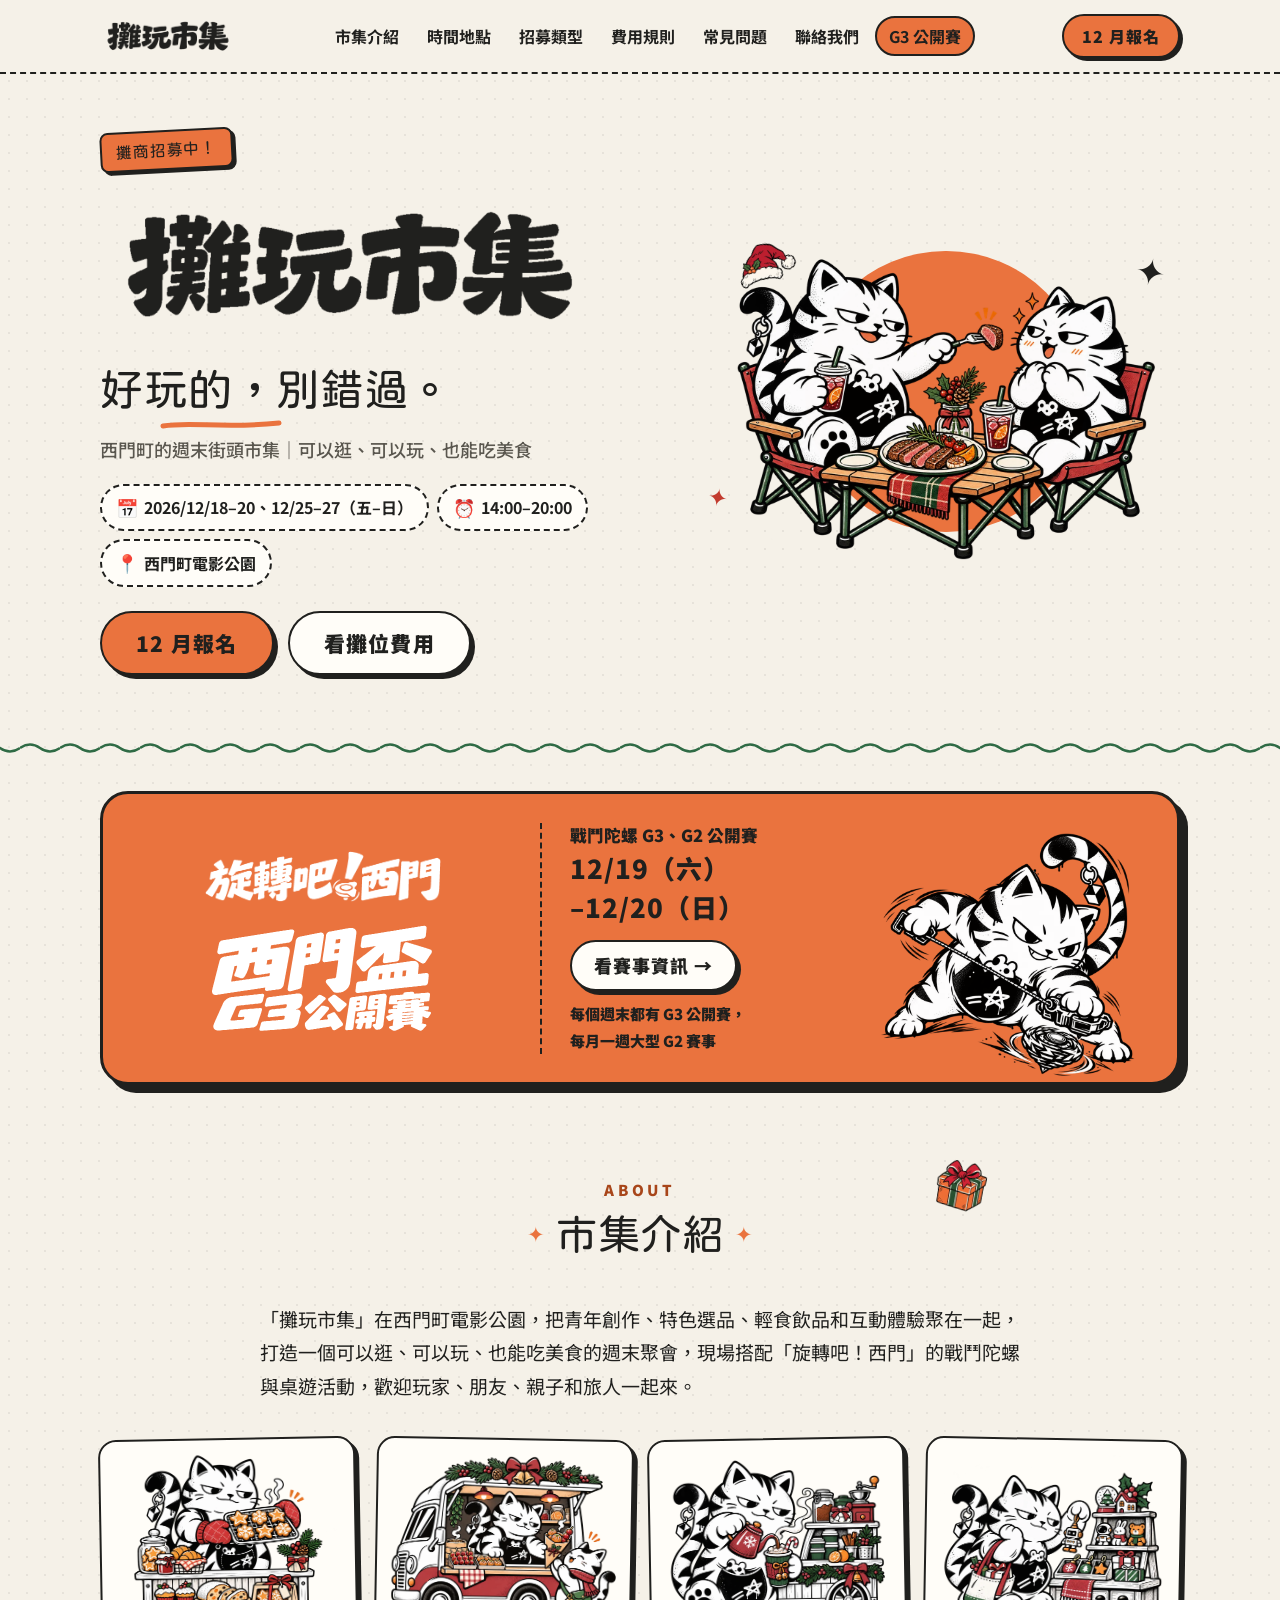
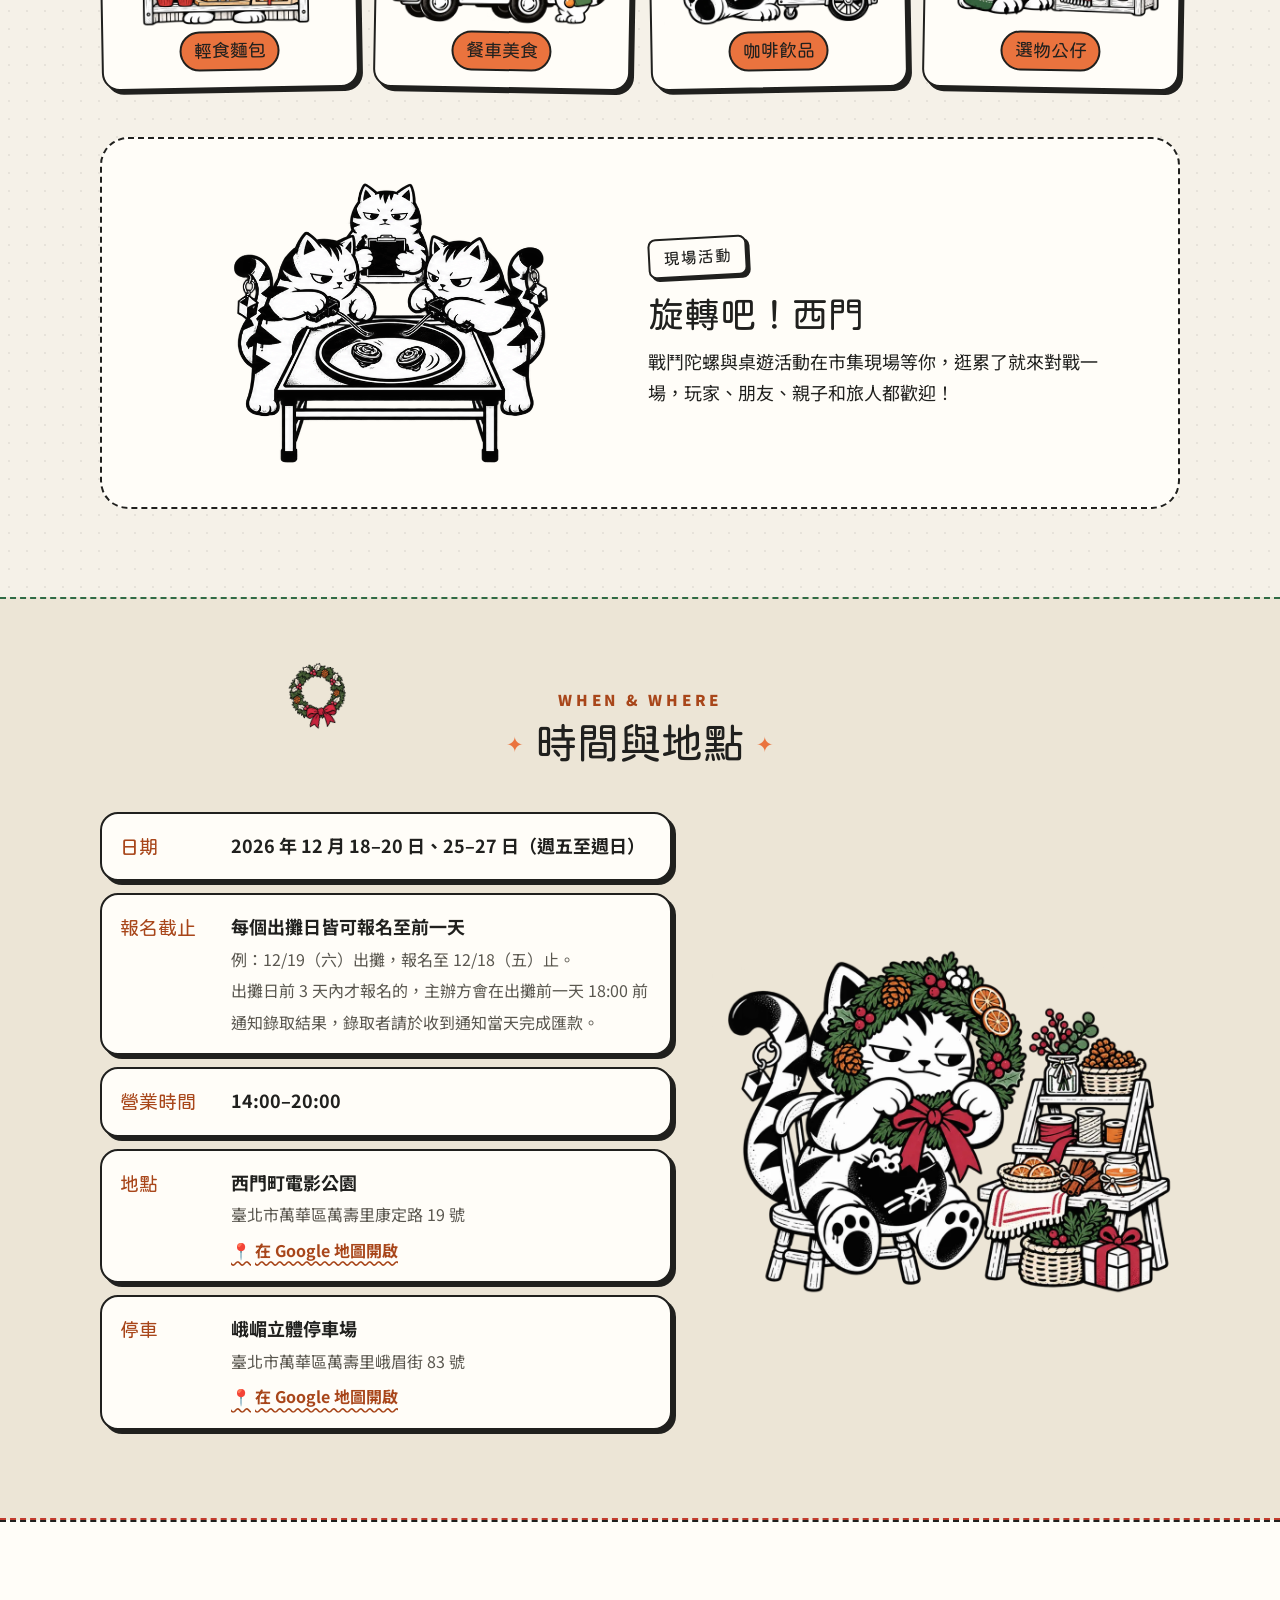
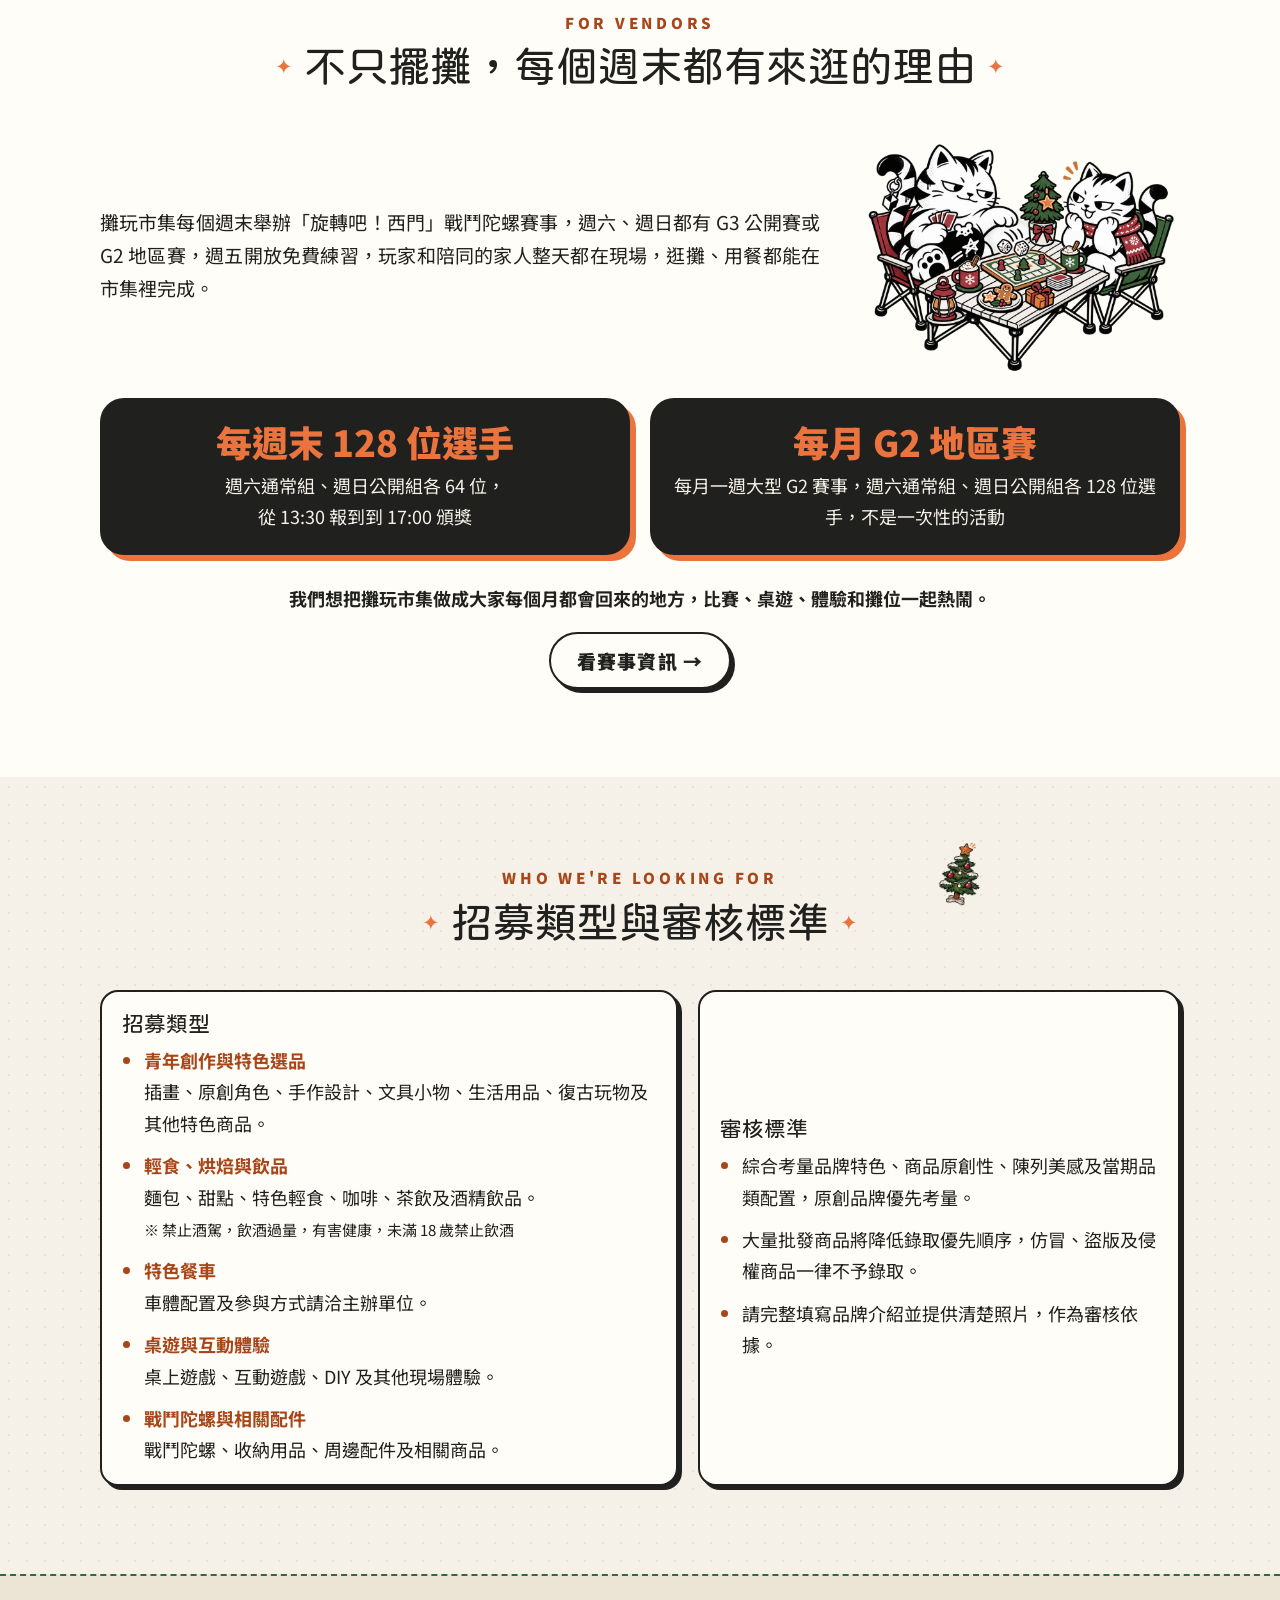
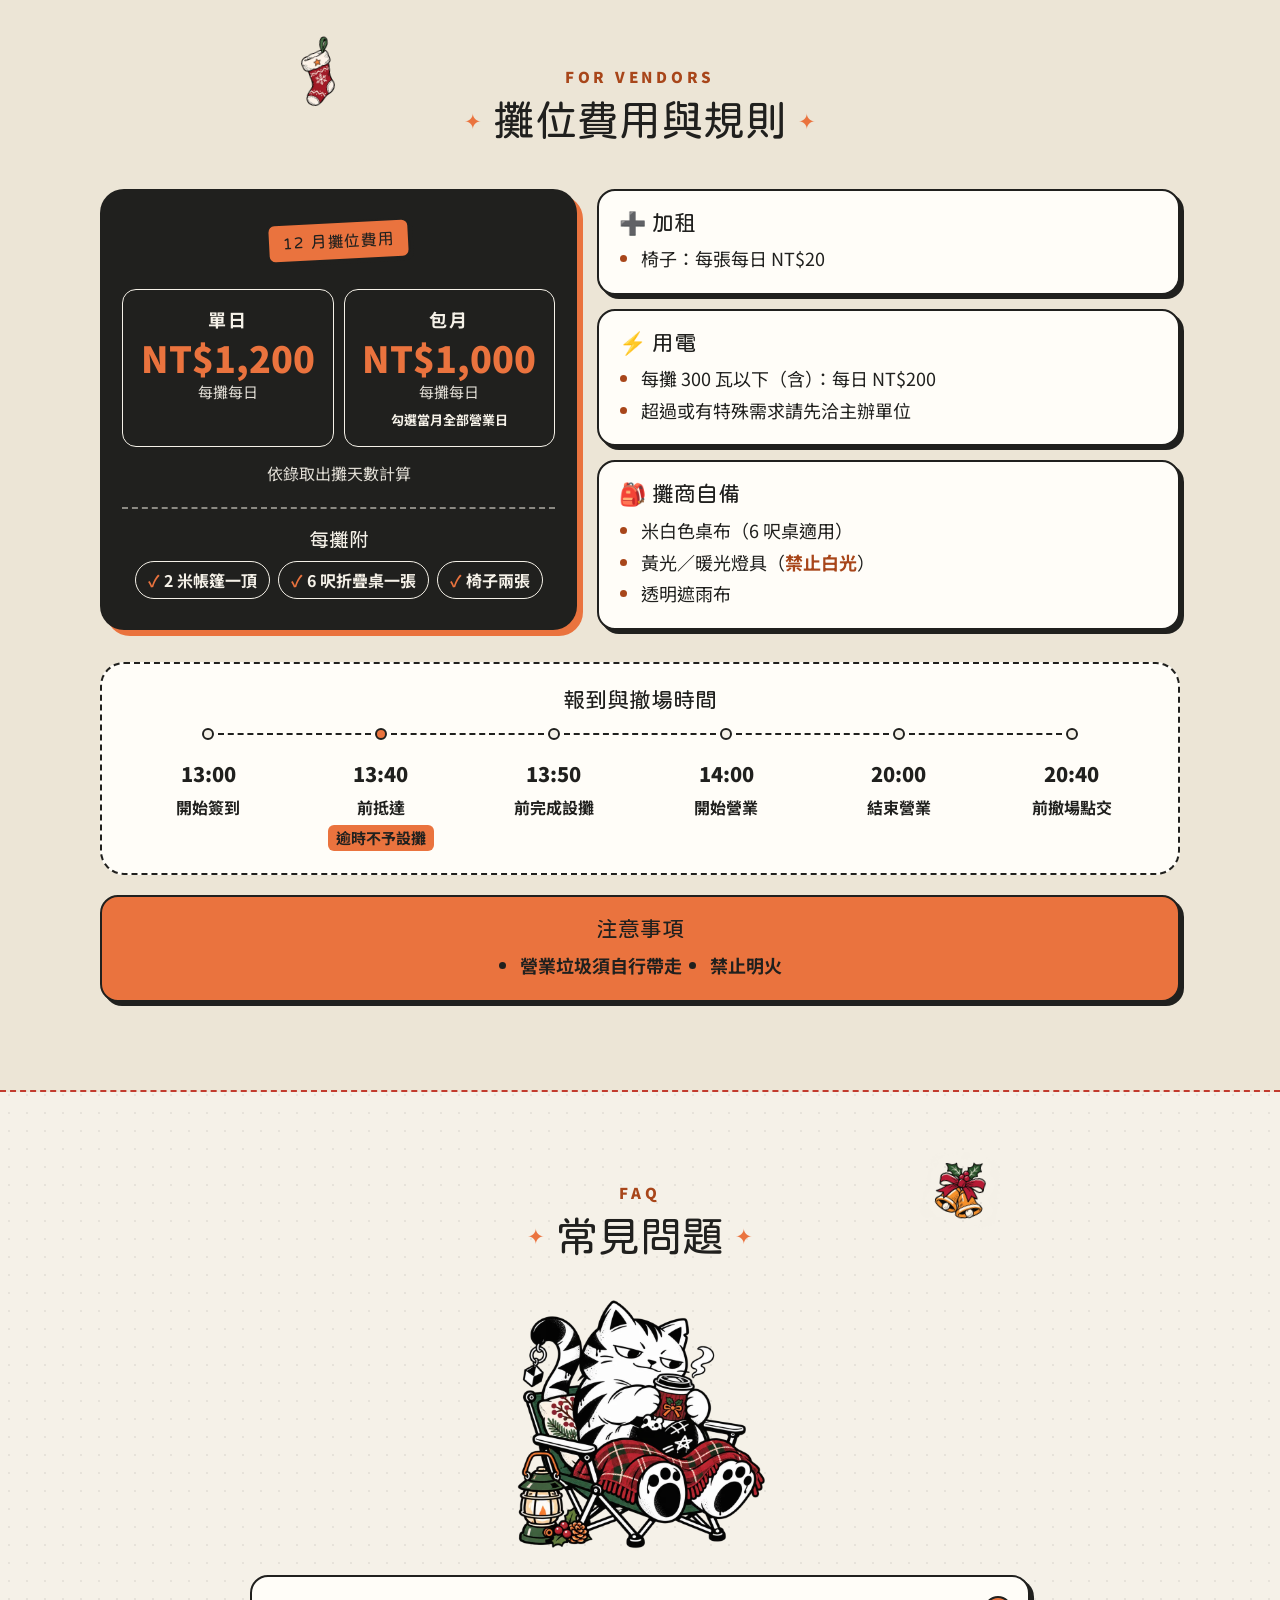
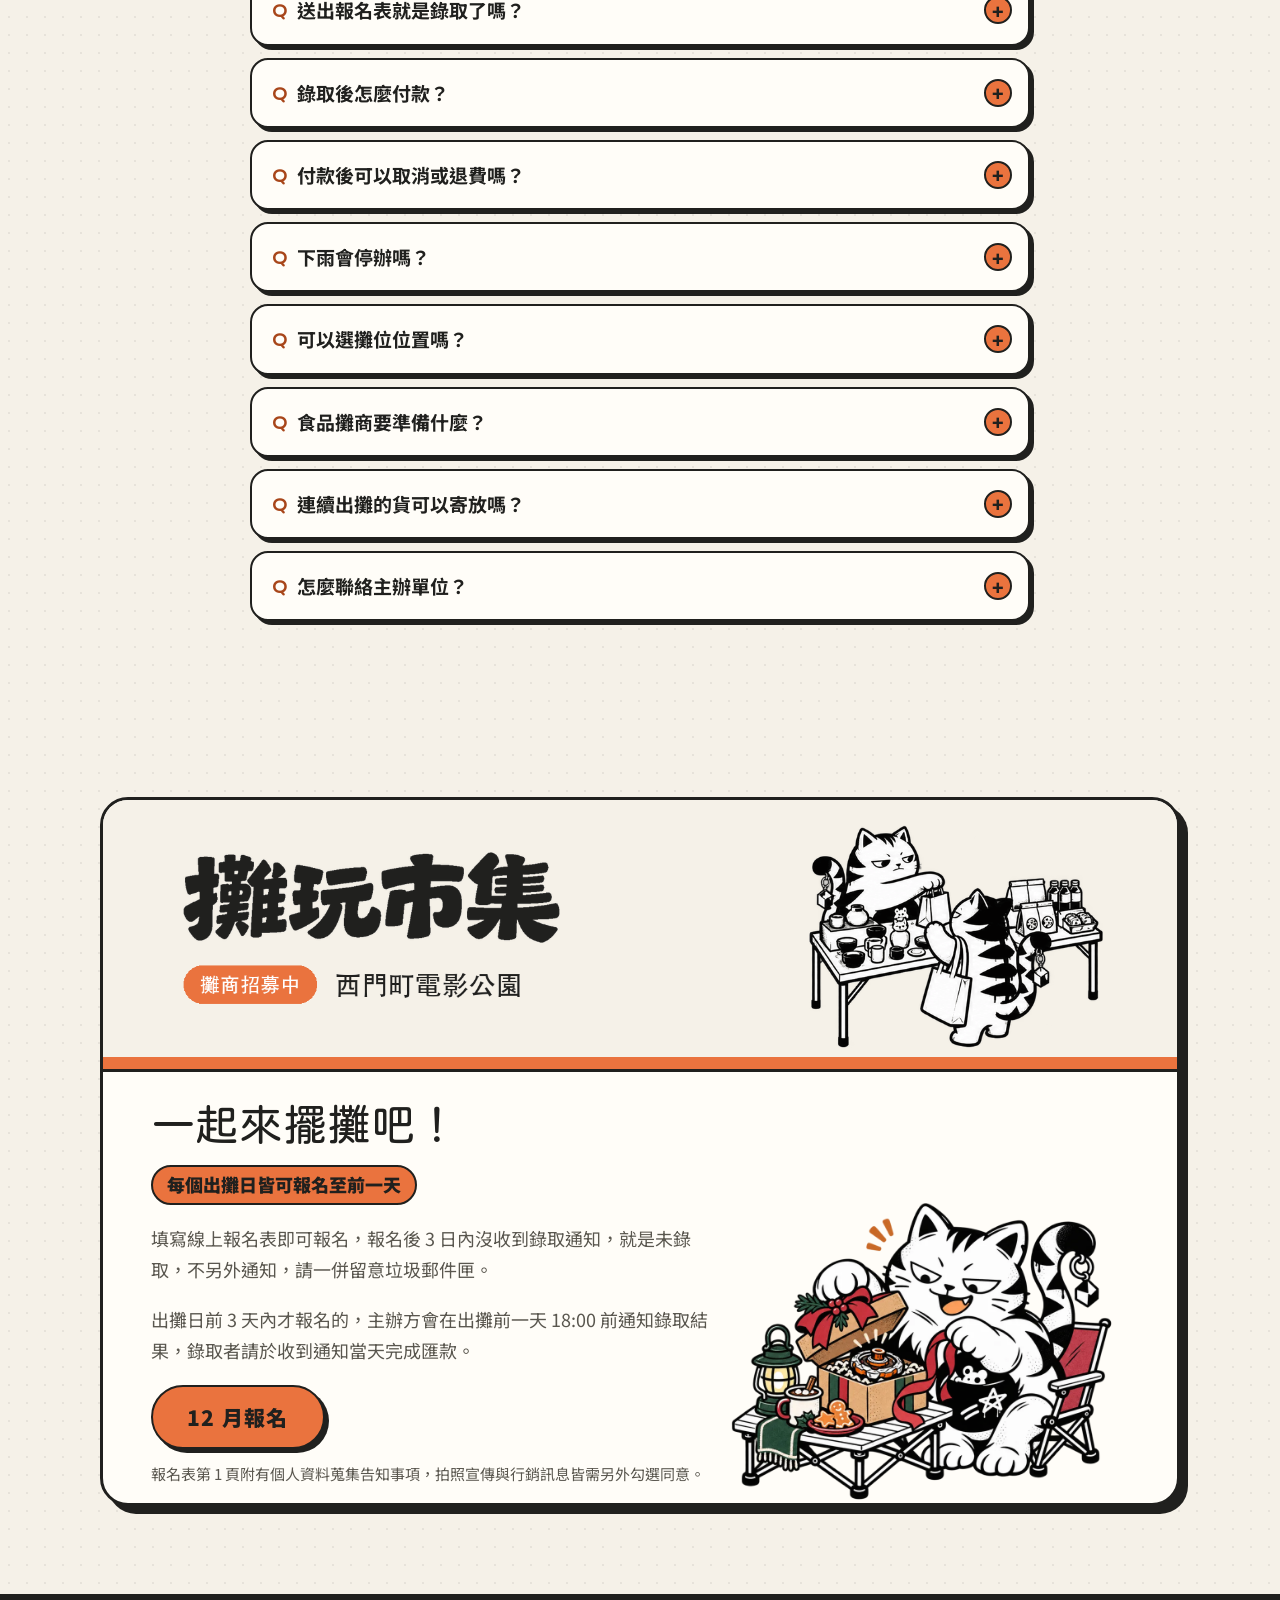
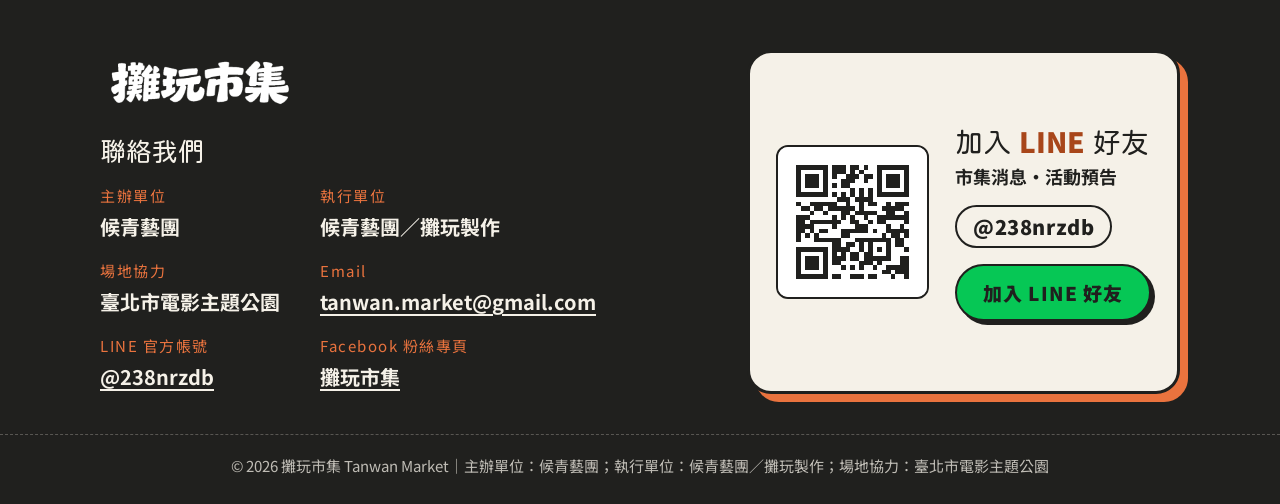
==== index.html @ 35f61343 "常見問題：食品攤商報名附上登錄證明文件 Co-Authored-By: Claude Opus 5.5 <noreply@anthropic.com>" ====
<!doctype html>
<html lang="zh-Hant-TW">
<head>
  <meta charset="utf-8">
  <meta name="viewport" content="width=device-width, initial-scale=1">

  <!-- ✏️ 改日期時：title、description、og:description、twitter:description 一起改 -->
  <title>攤玩市集｜西門町電影公園 12 月週末街頭市集・攤商招募中</title>
  <meta name="description" content="攤玩市集在西門町電影公園，集合青年創作、特色選品、輕食飲品與戰鬥陀螺互動體驗，2026/12/18–20、12/25–27（週五至週日）14:00–20:00，攤商招募中，立即線上報名！">
  <meta name="theme-color" content="#F5F1E8">
  <link rel="canonical" href="https://tanwanmarket.com/">

  <!-- Open Graph（分享到 LINE / Facebook 時顯示）：og:image 必須是完整網址 -->
  <meta property="og:type" content="website">
  <meta property="og:locale" content="zh_TW">
  <meta property="og:site_name" content="攤玩市集">
  <meta property="og:title" content="攤玩市集｜西門町週末街頭市集・攤商招募中">
  <meta property="og:description" content="2026/12/18–20、12/25–27 西門町電影公園｜青年創作、特色選品、輕食飲品，還有「旋轉吧！西門」戰鬥陀螺，攤商招募中，立即報名！">
  <meta property="og:url" content="https://tanwanmarket.com/">
  <meta property="og:image" content="https://tanwanmarket.com/assets/og-image.png">
  <meta property="og:image:width" content="1200">
  <meta property="og:image:height" content="630">
  <meta property="og:image:alt" content="攤玩市集字標與攤玩貓">
  <meta name="twitter:card" content="summary_large_image">
  <meta name="twitter:title" content="攤玩市集｜西門町週末街頭市集・攤商招募中">
  <meta name="twitter:description" content="2026/12/18–20、12/25–27 西門町電影公園｜攤商招募中，立即報名！">
  <meta name="twitter:image" content="https://tanwanmarket.com/assets/og-image.png">

  <link rel="icon" type="image/png" href="assets/favicon.png">
  <link rel="apple-touch-icon" href="assets/favicon.png">

  <link rel="preconnect" href="https://fonts.googleapis.com">
  <link rel="preconnect" href="https://fonts.gstatic.com" crossorigin>
  <link href="https://fonts.googleapis.com/css2?family=Huninn&family=Noto+Sans+TC:wght@400;500;700;900&display=swap" rel="stylesheet">
  <link rel="stylesheet" href="styles.css">
  <script src="scroll-top.js"></script>
</head>
<body class="xmas">
  <a class="skip-link" href="#main">跳到主要內容</a>

  <header class="site-header">
    <div class="container header-inner">
      <a class="header-logo" href="#top" aria-label="攤玩市集 回到頁首">
        <img src="assets/logo-black.png" alt="攤玩市集" width="1200" height="391">
      </a>
      <nav class="header-nav" aria-label="主選單">
        <ul>
          <li><a href="#about">市集介紹</a></li>
          <li><a href="#info">時間地點</a></li>
          <li><a href="#recruit">招募類型</a></li>
          <li><a href="#fees">費用規則</a></li>
          <li><a href="#faq">常見問題</a></li>
          <li><a href="#contact">聯絡我們</a></li>
          <li class="nav-cup"><a href="cup/">G3 公開賽</a></li>
        </ul>
      </nav>
      <a class="btn btn-sm" href="https://forms.gle/8Fhi1L7nHp1qh5zT6" target="_blank" rel="noopener">12 月報名<span class="sr-only">（另開新分頁）</span></a>
    </div>
  </header>

  <main id="main">

    <!-- ===================== 1. 主視覺 ===================== -->
    <section class="hero" id="top">
      <div class="container hero-inner">
        <div class="hero-text">
          <p class="sticker sticker-orange">攤商招募中！</p>
          <h1 class="hero-title">
            <img src="assets/logo-black.png" alt="攤玩市集" width="1200" height="391" fetchpriority="high">
          </h1>
          <p class="hero-tagline">好玩的，別錯過。</p>
          <p class="hero-sub">西門町的週末街頭市集｜可以逛、可以玩、也能吃美食</p>

          <!-- ✏️ 日期地點（主視覺）：改日期時記得這裡也要改 -->
          <ul class="hero-facts">
            <li><span class="fact-icon" aria-hidden="true">📅</span><span><span class="nobr">2026/12/18–20、</span><span class="nobr">12/25–27（五–日）</span></span></li>
            <li><span class="fact-icon" aria-hidden="true">⏰</span>14:00–20:00</li>
            <li><span class="fact-icon" aria-hidden="true">📍</span>西門町電影公園</li>
          </ul>

          <div class="hero-actions">
            <a class="btn btn-lg" href="https://forms.gle/8Fhi1L7nHp1qh5zT6" target="_blank" rel="noopener">12 月報名<span class="sr-only">（另開新分頁）</span></a>
            <a class="btn btn-ghost btn-lg" href="#fees">看攤位費用</a>
          </div>
        </div>
        <div class="hero-art">
          <img src="assets/xmas/cat-xmas-camp-dinner.webp" alt="兩隻攤玩貓在露營桌旁吃聖誕晚餐" width="1200" height="900" fetchpriority="high">
          <img class="xmas-deco xmas-deco-hero" src="assets/xmas/deco-hat.webp" alt="" aria-hidden="true" width="360" height="360">
          <span class="hero-burst" aria-hidden="true">✦</span>
          <span class="hero-burst hero-burst-2" aria-hidden="true">✦</span>
        </div>
      </div>
    </section>

    <!-- ===================== 西門盃橫幅（連到 /cup/） ===================== -->
    <section class="cup-promo" aria-label="西門盃 G3 公開賽">
      <div class="container">
        <a class="cup-promo-card" href="cup/">
          <div class="cup-promo-text">
            <p class="cup-promo-title">
              <img class="cup-promo-event" src="assets/cup/spin-ximen-white.webp" alt="旋轉吧！西門" width="1200" height="346" loading="lazy">
              <picture>
                <source srcset="assets/cup/ximen-cup-g3-white.svg" type="image/svg+xml">
                <img src="assets/cup/ximen-cup-g3-white.webp" alt="西門盃 G3 公開賽" width="1200" height="400" loading="lazy">
              </picture>
            </p>
            <div class="cup-promo-info">
              <p class="cup-promo-meta"><span>戰鬥陀螺 G3、G2 公開賽</span><span class="cup-promo-date"><span class="nobr">12/19（六）</span><span class="nobr">–12/20（日）</span></span></p>
              <span class="cup-promo-cta">看賽事資訊 →</span>
              <p class="cup-promo-monthly"><span class="nobr">每個週末都有 G3 公開賽，</span><span class="nobr">每月一週大型 G2 賽事</span></p>
            </div>
          </div>
          <img class="cup-promo-cat" src="assets/cup/cat-low-launch.webp" alt="" width="800" height="800" loading="lazy">
        </a>
      </div>
    </section>

    <!-- ===================== 2. 市集介紹 ===================== -->
    <section class="section" id="about" aria-labelledby="about-title">
      <div class="container">
        <header class="section-head">
          <p class="eyebrow">ABOUT</p>
          <h2 id="about-title">市集介紹</h2>
          <img class="xmas-deco xmas-deco-right" src="assets/xmas/deco-gift.webp" alt="" aria-hidden="true" width="360" height="360" loading="lazy">
        </header>
        <p class="lead">
          「攤玩市集」在西門町電影公園，把青年創作、特色選品、輕食飲品和互動體驗聚在一起，打造一個可以逛、可以玩、也能吃美食的週末聚會，現場搭配「旋轉吧！西門」的戰鬥陀螺與桌遊活動，歡迎玩家、朋友、親子和旅人一起來。
        </p>

        <ul class="vendor-grid">
          <li class="vendor-card">
            <img src="assets/xmas/cat-xmas-cookies.webp" alt="攤玩貓端出剛出爐的雪花餅乾" width="1000" height="750" loading="lazy">
            <span class="vendor-label">輕食麵包</span>
          </li>
          <li class="vendor-card">
            <img src="assets/xmas/cat-xmas-foodtruck.webp" alt="攤玩貓開著聖誕餐車賣美食" width="1000" height="750" loading="lazy">
            <span class="vendor-label">餐車美食</span>
          </li>
          <li class="vendor-card">
            <img src="assets/xmas/cat-xmas-cocoa.webp" alt="攤玩貓在熱可可攤倒熱可可" width="1000" height="750" loading="lazy">
            <span class="vendor-label">咖啡飲品</span>
          </li>
          <li class="vendor-card">
            <img src="assets/xmas/cat-xmas-gift-shop.webp" alt="攤玩貓在交換禮物選物攤挑禮物" width="1000" height="750" loading="lazy">
            <span class="vendor-label">選物公仔</span>
          </li>
        </ul>

        <div class="feature">
          <div class="feature-art">
            <img src="assets/scene-beyblade.png" alt="三隻攤玩貓圍著對戰盤比賽戰鬥陀螺" width="659" height="590" loading="lazy">
          </div>
          <div class="feature-text">
            <p class="sticker">現場活動</p>
            <h3>旋轉吧！西門</h3>
            <p>戰鬥陀螺與桌遊活動在市集現場等你，逛累了就來對戰一場，玩家、朋友、親子和旅人都歡迎！</p>
          </div>
        </div>
      </div>
    </section>

    <!-- ===================== 3. 時間與地點 ===================== -->
    <!-- ✏️ 日期、營業時間、地點：改這一段 -->
    <section class="section section-alt" id="info" aria-labelledby="info-title">
      <div class="container">
        <header class="section-head">
          <p class="eyebrow">WHEN &amp; WHERE</p>
          <h2 id="info-title">時間與地點</h2>
          <img class="xmas-deco xmas-deco-left" src="assets/xmas/deco-wreath.webp" alt="" aria-hidden="true" width="360" height="360" loading="lazy">
        </header>

        <div class="info-layout">
          <dl class="info-list">
            <div class="info-item">
              <dt>日期</dt>
              <dd>2026 年 12 月 18–20 日、25–27 日（週五至週日）</dd>
            </div>
            <div class="info-item">
              <dt>報名截止</dt>
              <dd>每個出攤日皆可報名至前一天<br><span class="muted">例：12/19（六）出攤，報名至 12/18（五）止。<br>出攤日前 3 天內才報名的，主辦方會在出攤前一天 18:00 前通知錄取結果，錄取者請於收到通知當天完成匯款。</span></dd>
            </div>
            <div class="info-item">
              <dt>營業時間</dt>
              <dd>14:00–20:00</dd>
            </div>
            <div class="info-item">
              <dt>地點</dt>
              <dd>
                西門町電影公園<br>
                <span class="muted">臺北市萬華區萬壽里康定路 19 號</span><br>
                <a class="map-link" href="https://www.google.com/maps/search/?api=1&amp;query=%E8%87%BA%E5%8C%97%E5%B8%82%E8%90%AC%E8%8F%AF%E5%8D%80%E5%BA%B7%E5%AE%9A%E8%B7%AF19%E8%99%9F%20%E8%A5%BF%E9%96%80%E7%94%BA%E9%9B%BB%E5%BD%B1%E5%85%AC%E5%9C%92" target="_blank" rel="noopener">在 Google 地圖開啟<span class="sr-only">（另開新分頁）</span></a>
              </dd>
            </div>
            <div class="info-item">
              <dt>停車</dt>
              <dd>
                峨嵋立體停車場<br>
                <span class="muted">臺北市萬華區萬壽里峨眉街 83 號</span><br>
                <a class="map-link" href="https://www.google.com/maps/search/?api=1&amp;query=%E8%87%BA%E5%8C%97%E5%B8%82%E8%90%AC%E8%8F%AF%E5%8D%80%E5%B3%A8%E7%9C%89%E8%A1%9783%E8%99%9F%20%E5%B3%A8%E5%B5%8B%E7%AB%8B%E9%AB%94%E5%81%9C%E8%BB%8A%E5%A0%B4" target="_blank" rel="noopener">在 Google 地圖開啟<span class="sr-only">（另開新分頁）</span></a>
              </dd>
            </div>
          </dl>
          <div class="info-art">
            <img src="assets/xmas/cat-xmas-wreath.webp" alt="攤玩貓在攤位上手作聖誕花圈" width="1000" height="750" loading="lazy">
          </div>
        </div>
      </div>
    </section>

    <!-- ===================== 給攤商：每個週末都有來逛的理由 ===================== -->
    <section class="section vendors-why" id="vendors-why" aria-labelledby="vendors-why-title">
      <div class="container">
        <header class="section-head">
          <p class="eyebrow">FOR VENDORS</p>
          <h2 id="vendors-why-title"><span class="nobr">不只擺攤，</span><span class="nobr">每個週末都有來逛的理由</span></h2>
        </header>

        <div class="vendors-why-intro">
          <p class="lead">攤玩市集每個週末舉辦「旋轉吧！西門」戰鬥陀螺賽事，週六、週日都有 G3 公開賽或 G2 地區賽，週五開放免費練習，玩家和陪同的家人整天都在現場，逛攤、用餐都能在市集裡完成。</p>
          <img class="vendors-why-cat" src="assets/xmas/cat-xmas-boardgame.webp" alt="" width="1000" height="750" loading="lazy">
        </div>

        <ul class="vendors-why-cards">
          <li class="vendors-why-card">
            <strong>每週末 128 位選手</strong>
            <span>週六通常組、週日公開組各 64 位，<span class="nobr">從 13:30 報到到 17:00 頒獎</span></span>
          </li>
          <li class="vendors-why-card">
            <strong>每月 G2 地區賽</strong>
            <span>每月一週大型 G2 賽事，週六通常組、週日公開組各 128 位選手，<span class="nobr">不是一次性的活動</span></span>
          </li>
        </ul>

        <div class="vendors-why-outro">
          <p><span class="nobr">我們想把攤玩市集做成大家</span><span class="nobr">每個月都會回來的地方，</span><span class="nobr">比賽、桌遊、體驗和攤位一起熱鬧。</span></p>
          <a class="btn btn-ghost" href="cup/">看賽事資訊 →</a>
        </div>
      </div>
    </section>

    <!-- ===================== 4. 招募類型與審核標準 ===================== -->
    <section class="section" id="recruit" aria-labelledby="recruit-title">
      <div class="container">
        <header class="section-head">
          <p class="eyebrow">WHO WE'RE LOOKING FOR</p>
          <h2 id="recruit-title">招募類型與審核標準</h2>
          <img class="xmas-deco xmas-deco-right" src="assets/xmas/deco-tree.webp" alt="" aria-hidden="true" width="360" height="360" loading="lazy">
        </header>

        <div class="recruit-layout">
          <article class="rule-card recruit-card">
            <h3>招募類型</h3>
            <ul class="recruit-list">
              <li><strong>青年創作與特色選品</strong>插畫、原創角色、手作設計、文具小物、生活用品、復古玩物及其他特色商品。</li>
              <li><strong>輕食、烘焙與飲品</strong>麵包、甜點、特色輕食、咖啡、茶飲及酒精飲品。<br><small>※ 禁止酒駕，飲酒過量，有害健康，未滿 18 歲禁止飲酒</small></li>
              <li><strong>特色餐車</strong>車體配置及參與方式請洽主辦單位。</li>
              <li><strong>桌遊與互動體驗</strong>桌上遊戲、互動遊戲、DIY 及其他現場體驗。</li>
              <li><strong>戰鬥陀螺與相關配件</strong>戰鬥陀螺、收納用品、周邊配件及相關商品。</li>
            </ul>
          </article>
          <article class="rule-card recruit-card">
            <h3>審核標準</h3>
            <ul>
              <li>綜合考量品牌特色、商品原創性、陳列美感及當期品類配置，原創品牌優先考量。</li>
              <li>大量批發商品將降低錄取優先順序，仿冒、盜版及侵權商品一律不予錄取。</li>
              <li>請完整填寫品牌介紹並提供清楚照片，作為審核依據。</li>
            </ul>
          </article>
        </div>
      </div>
    </section>

    <!-- ===================== 5. 攤位費用與規則 ===================== -->
    <!-- ✏️ 攤位費用：改這一段（單日／包月價格） -->
    <section class="section section-alt" id="fees" aria-labelledby="fees-title">
      <div class="container">
        <header class="section-head">
          <p class="eyebrow">FOR VENDORS</p>
          <h2 id="fees-title">攤位費用與規則</h2>
          <img class="xmas-deco xmas-deco-left" src="assets/xmas/deco-stocking.webp" alt="" aria-hidden="true" width="360" height="360" loading="lazy">
        </header>

        <div class="fee-layout">
          <div class="price-card">
            <p class="sticker sticker-orange">12 月攤位費用</p>
            <ul class="price-next-list price-plans">
              <li><span class="price-next-plan">單日</span><span class="price-next-amount">NT$1,200</span><span class="price-next-unit">每攤每日</span></li>
              <li><span class="price-next-plan">包月</span><span class="price-next-amount">NT$1,000</span><span class="price-next-unit">每攤每日</span><span class="price-next-cond">勾選當月全部營業日</span></li>
            </ul>
            <p class="price-note">依錄取出攤天數計算</p>
            <div class="price-included">
              <h3>每攤附</h3>
              <ul class="check-list">
                <li>2 米帳篷一頂</li>
                <li>6 呎折疊桌一張</li>
                <li>椅子兩張</li>
              </ul>
            </div>
          </div>

          <div class="rule-cards">
            <article class="rule-card">
              <h3><span aria-hidden="true">➕</span> 加租</h3>
              <ul>
                <li>椅子：每張每日 NT$20</li>
              </ul>
            </article>
            <article class="rule-card">
              <h3><span aria-hidden="true">⚡</span> 用電</h3>
              <ul>
                <li>每攤 300 瓦以下（含）：每日 NT$200</li>
                <li>超過或有特殊需求請先洽主辦單位</li>
              </ul>
            </article>
            <article class="rule-card">
              <h3><span aria-hidden="true">🎒</span> 攤商自備</h3>
              <ul>
                <li>米白色桌布（6 呎桌適用）</li>
                <li>黃光／暖光燈具（<strong>禁止白光</strong>）</li>
                <li>透明遮雨布</li>
              </ul>
            </article>
          </div>
        </div>

        <div class="schedule">
          <h3>報到與撤場時間</h3>
          <ol class="timeline">
            <li><time>13:00</time><span>開始簽到</span></li>
            <li class="is-key"><time>13:40</time><span>前抵達<small>逾時不予設攤</small></span></li>
            <li><time>13:50</time><span>前完成設攤</span></li>
            <li><time>14:00</time><span>開始營業</span></li>
            <li><time>20:00</time><span>結束營業</span></li>
            <li><time>20:40</time><span>前撤場點交</span></li>
          </ol>
        </div>

        <div class="notice">
          <h3>注意事項</h3>
          <ul>
            <li>營業垃圾須自行帶走</li>
            <li>禁止明火</li>
          </ul>
        </div>
      </div>
    </section>

    <!-- ===================== 6. 常見問題 ===================== -->
    <section class="section" id="faq" aria-labelledby="faq-title">
      <div class="container container-narrow">
        <header class="section-head">
          <p class="eyebrow">FAQ</p>
          <h2 id="faq-title">常見問題</h2>
          <img class="xmas-deco xmas-deco-right" src="assets/xmas/deco-bells.webp" alt="" aria-hidden="true" width="360" height="360" loading="lazy">
        </header>
        <img class="faq-art" src="assets/xmas/cat-xmas-camp-chair.webp" alt="攤玩貓蓋著格紋毯坐在露營椅上喝熱飲" width="1000" height="750" loading="lazy">

        <div class="faq-list">
          <details class="faq">
            <summary>送出報名表就是錄取了嗎？</summary>
            <div class="faq-body"><p>不是，報名後 3 日內沒收到錄取通知，就是未錄取，不另外通知，請一併留意垃圾郵件匣。</p><p>出攤日前 3 天內才報名的，會在出攤前一天 18:00 前通知錄取結果；到時沒收到通知，就是未錄取。</p></div>
          </details>
          <details class="faq">
            <summary>錄取後怎麼付款？</summary>
            <div class="faq-body"><p>收到錄取通知後 3 日內匯款，並填寫匯款回傳單。</p><p>出攤日前 3 天內才報名、在出攤前一天收到錄取通知的，請於收到通知當天完成匯款並填寫匯款回傳單。</p></div>
          </details>
          <details class="faq">
            <summary>付款後可以取消或退費嗎？</summary>
            <div class="faq-body"><p>完成匯款後，個人因素不能取消或退費，改期要在出攤日 15 日前申請，限當月調整一次，需主辦方確認。</p></div>
          </details>
          <details class="faq">
            <summary>下雨會停辦嗎？</summary>
            <div class="faq-body"><p>一般降雨照常舉辦，請自備透明遮雨布，只有臺北市政府宣布停班停課時才停辦，這時可以選擇順延或退費。</p></div>
          </details>
          <details class="faq">
            <summary>可以選攤位位置嗎？</summary>
            <div class="faq-body"><p>不行，攤位由主辦方依品類、動線和用電統一安排。</p></div>
          </details>
          <details class="faq">
            <summary>食品攤商要準備什麼？</summary>
            <div class="faq-body"><p>依法應登錄的業者，要完成食品業者登錄才能營業，報名時請附上登錄證明文件（登錄字號與登錄資料截圖的雲端連結），未附者須於錄取前補齊。</p></div>
          </details>
          <details class="faq">
            <summary>連續出攤的貨可以寄放嗎？</summary>
            <div class="faq-body"><p>當週連續出攤的攤商可以免費使用寄物帳篷，20:00–20:30 寄放，隔日 13:45 前領回；週日不提供寄物，寄物空間有限，放滿即不再受理，主辦方不負保管與賠償責任。</p></div>
          </details>
          <details class="faq">
            <summary>怎麼聯絡主辦單位？</summary>
            <div class="faq-body"><p>Email：<a href="mailto:tanwan.market@gmail.com">tanwan.market@gmail.com</a>；LINE 官方帳號：<a href="https://line.me/R/ti/p/@238nrzdb" target="_blank" rel="noopener">@238nrzdb<span class="sr-only">（另開新分頁）</span></a></p></div>
          </details>
        </div>
      </div>
    </section>

    <!-- ===================== 7. 報名區塊 ===================== -->
    <section class="section signup" id="signup" aria-labelledby="signup-title">
      <div class="container">
        <div class="signup-card">
          <img class="signup-banner" src="assets/banner.png" alt="攤玩市集 攤商招募中 西門町電影公園" width="1600" height="400" loading="lazy">
          <div class="signup-body">
            <div class="signup-text">
              <h2 id="signup-title">一起來擺攤吧！</h2>
              <!-- ✏️ 報名截止日 -->
              <p class="signup-deadline">每個出攤日皆可報名至前一天</p>
              <p>填寫線上報名表即可報名，報名後 3 日內沒收到錄取通知，就是未錄取，不另外通知，請一併留意垃圾郵件匣。</p>
              <p>出攤日前 3 天內才報名的，主辦方會在出攤前一天 18:00 前通知錄取結果，錄取者請於收到通知當天完成匯款。</p>
              <div class="signup-actions">
                <a class="btn btn-lg" href="https://forms.gle/8Fhi1L7nHp1qh5zT6" target="_blank" rel="noopener">12 月報名<span class="sr-only">（另開新分頁）</span></a>
              </div>
              <p class="signup-privacy">報名表第 1 頁附有個人資料蒐集告知事項，拍照宣傳與行銷訊息皆需另外勾選同意。</p>
            </div>
            <img class="signup-cat" src="assets/xmas/cat-xmas-unwrap.webp" alt="攤玩貓在露營桌上拆開聖誕禮物" width="1000" height="750" loading="lazy">
          </div>
        </div>
      </div>
    </section>

  </main>

  <!-- ===================== 8. 頁尾／聯絡 ===================== -->
  <footer class="site-footer" id="contact" aria-labelledby="contact-title">
    <div class="container footer-inner">
      <div class="footer-info">
        <img class="footer-logo" src="assets/logo-white.png" alt="攤玩市集" width="1200" height="391" loading="lazy">
        <h2 id="contact-title">聯絡我們</h2>
        <ul class="contact-list">
          <li>
            <span class="contact-label">主辦單位</span>
            <span class="contact-value">候青藝團</span>
          </li>
          <li>
            <span class="contact-label">執行單位</span>
            <span class="contact-value">候青藝團／攤玩製作</span>
          </li>
          <li>
            <span class="contact-label">場地協力</span>
            <span class="contact-value">臺北市電影主題公園</span>
          </li>
          <li>
            <span class="contact-label">Email</span>
            <a href="mailto:tanwan.market@gmail.com">tanwan.market@gmail.com</a>
          </li>
          <li>
            <span class="contact-label">LINE 官方帳號</span>
            <a href="https://line.me/R/ti/p/@238nrzdb" target="_blank" rel="noopener">@238nrzdb<span class="sr-only">（另開新分頁）</span></a>
          </li>
          <li>
            <span class="contact-label">Facebook 粉絲專頁</span>
            <a href="https://www.facebook.com/profile.php?id=61596395473919" target="_blank" rel="noopener">攤玩市集<span class="sr-only">（另開新分頁）</span></a>
          </li>
        </ul>
      </div>
      <!-- LINE 加好友卡片：QR code 內容為 https://lin.ee/N8RTbE3（assets/line-qr-code.svg）；手機版不顯示 QR code -->
      <div class="line-card">
        <img class="line-card-qr" src="assets/line-qr-code.svg" alt="攤玩市集 LINE 官方帳號加好友 QR code，ID：@238nrzdb" width="168" height="168" loading="lazy">
        <div class="line-card-body">
          <p class="line-card-title">加入 <span>LINE</span> 好友</p>
          <p class="line-card-sub">市集消息・活動預告</p>
          <a class="line-card-id" href="https://line.me/R/ti/p/@238nrzdb" target="_blank" rel="noopener">@238nrzdb<span class="sr-only">（另開新分頁）</span></a>
          <a class="btn btn-line" href="https://line.me/R/ti/p/@238nrzdb" target="_blank" rel="noopener">加入 LINE 好友<span class="sr-only">（另開新分頁）</span></a>
        </div>
      </div>
    </div>
    <p class="copyright"><span class="nobr">© 2026 攤玩市集 Tanwan Market</span>｜<span class="nobr">主辦單位：候青藝團；</span><span class="nobr">執行單位：候青藝團／攤玩製作；</span><span class="nobr">場地協力：臺北市電影主題公園</span></p>
  </footer>
</body>
</html>
---- styles.css ----
/* =========================================================
   攤玩市集 — 溫暖、有玩心的街頭市集風
   品牌色：品牌黑 #20201E／暖米白 #F5F1E8／活動橘 #EA733E
   ========================================================= */

:root {
  --ink: #20201E;
  --paper: #F5F1E8;
  --paper-deep: #ECE5D6;
  --white: #FFFDF8;
  --orange: #EA733E;
  --orange-ink: #A8461A;      /* 米白底上的橘色小字，對比 ≥ 4.5 */
  --muted: #5A574F;
  --line: #20201E;

  --font-body: "Noto Sans TC", "PingFang TC", "Microsoft JhengHei", system-ui, sans-serif;
  --font-fun: "Huninn", "Noto Sans TC", "PingFang TC", "Microsoft JhengHei", sans-serif;

  --radius: 18px;
  --shadow: 4px 4px 0 var(--ink);
  --shadow-lg: 6px 6px 0 var(--ink);
  --header-h: 64px;
}

/* ---------- base ---------- */
*,
*::before,
*::after { box-sizing: border-box; }

html {
  scroll-behavior: smooth;
  scroll-padding-top: calc(var(--header-h) + 12px);
  -webkit-text-size-adjust: 100%;
}

body {
  margin: 0;
  background: var(--paper);
  color: var(--ink);
  font-family: var(--font-body);
  font-size: 1.125rem;
  line-height: 1.75;
  /* 淡淡的紙張點點紋理 */
  background-image: radial-gradient(rgba(32, 32, 30, .07) 1px, transparent 1px);
  background-size: 18px 18px;
}

img { max-width: 100%; height: auto; display: block; }

h1, h2, h3 { line-height: 1.3; margin: 0; text-wrap: balance; }
h2, h3 { font-family: var(--font-fun); font-weight: 400; }

p { margin: 0 0 1em; }

a { color: inherit; }

:focus-visible {
  outline: 3px solid var(--orange);
  outline-offset: 3px;
  border-radius: 6px;
}

.sr-only {
  position: absolute !important;
  width: 1px; height: 1px;
  padding: 0; margin: -1px;
  overflow: hidden; clip: rect(0 0 0 0);
  white-space: nowrap; border: 0;
}

.skip-link {
  position: absolute;
  left: 12px; top: -60px;
  z-index: 100;
  background: var(--ink);
  color: var(--paper);
  padding: 10px 16px;
  border-radius: 10px;
  text-decoration: none;
  font-weight: 700;
}
.skip-link:focus { top: 12px; }

.container {
  width: 100%;
  max-width: 1120px;
  margin: 0 auto;
  padding: 0 20px;
}
.container-narrow { max-width: 820px; }

.muted { color: var(--muted); }

/* ---------- buttons ---------- */
.btn {
  display: inline-flex;
  align-items: center;
  justify-content: center;
  gap: .4em;
  min-height: 48px;
  padding: 10px 26px;
  border: 2.5px solid var(--ink);
  border-radius: 999px;
  background: var(--orange);
  color: var(--ink);
  font-family: var(--font-body);
  font-size: 1.1875rem;
  font-weight: 900;
  letter-spacing: .06em;
  text-decoration: none;
  box-shadow: var(--shadow);
  transition: transform .15s ease, box-shadow .15s ease, background-color .15s ease;
}
.btn:hover {
  transform: translate(-2px, -2px);
  box-shadow: var(--shadow-lg);
}
.btn:active {
  transform: translate(3px, 3px);
  box-shadow: 1px 1px 0 var(--ink);
}
.btn-lg { min-height: 56px; padding: 12px 34px; font-size: 1.3125rem; }
.btn-sm { min-height: 40px; padding: 6px 18px; font-size: 1rem; box-shadow: 3px 3px 0 var(--ink); }
.btn-ghost { background: var(--white); }
.btn-line { background: #06C755; color: var(--ink); }
.btn-disabled,
.btn-disabled:hover {
  background: #D9D3C7;
  color: var(--ink);
  box-shadow: none;
  transform: none;
  cursor: not-allowed;
}

/* ---------- sticker label ---------- */
.sticker {
  display: inline-block;
  margin: 0 0 14px;
  padding: 4px 14px;
  background: var(--white);
  border: 2px solid var(--ink);
  border-radius: 8px;
  font-family: var(--font-fun);
  font-size: 1rem;
  letter-spacing: .05em;
  transform: rotate(-3deg);
  box-shadow: 3px 3px 0 var(--ink);
}
.sticker-orange { background: var(--orange); }

/* ---------- header ---------- */
.site-header {
  position: sticky;
  top: 0;
  z-index: 50;
  background: rgba(245, 241, 232, .94);
  backdrop-filter: blur(6px);
  border-bottom: 2px dashed var(--ink);
}
.header-inner {
  display: flex;
  align-items: center;
  justify-content: space-between;
  gap: 16px;
  height: var(--header-h);
}
.header-logo img { width: 120px; }
.header-nav { display: none; }
.header-nav ul {
  display: flex;
  gap: 4px;
  list-style: none;
  margin: 0; padding: 0;
}
.header-nav a {
  display: block;
  padding: 6px 12px;
  border-radius: 999px;
  font-weight: 700;
  font-size: 1rem;
  text-decoration: none;
}
.header-nav a:hover { background: var(--paper-deep); }

/* ---------- hero ---------- */
.hero {
  position: relative;
  padding: 36px 0 56px;
  overflow: hidden;
}
.hero::after {
  /* 底部手繪波浪 */
  content: "";
  position: absolute;
  left: 0; right: 0; bottom: 0;
  height: 14px;
  background: url("data:image/svg+xml,%3Csvg xmlns='http://www.w3.org/2000/svg' width='40' height='14' viewBox='0 0 40 14'%3E%3Cpath d='M0 7 Q10 0 20 7 T40 7' fill='none' stroke='%2320201E' stroke-width='2.5'/%3E%3C/svg%3E") repeat-x center / 40px 14px;
}
.hero-inner {
  display: grid;
  gap: 8px;
  align-items: center;
}
.hero-text { text-align: center; }
.hero-title img {
  width: min(88%, 460px);
  margin: 0 auto;
}
.hero-tagline {
  margin: 14px 0 4px;
  font-family: var(--font-fun);
  font-size: clamp(1.875rem, 6.5vw, 2.75rem);
  line-height: 1.3;
}
.hero-tagline::after {
  content: "";
  display: block;
  width: 5.5em;
  height: 10px;
  margin: 2px auto 0;
  background: url("data:image/svg+xml,%3Csvg xmlns='http://www.w3.org/2000/svg' width='120' height='10' viewBox='0 0 120 10'%3E%3Cpath d='M2 6 C30 1 60 9 118 3' fill='none' stroke='%23EA733E' stroke-width='5' stroke-linecap='round'/%3E%3C/svg%3E") no-repeat center / 100% 100%;
}
.hero-sub {
  color: var(--muted);
  font-weight: 500;
  margin-bottom: 18px;
}
.hero-facts {
  display: flex;
  flex-wrap: wrap;
  justify-content: center;
  gap: 8px;
  list-style: none;
  margin: 0 0 24px;
  padding: 0;
}
.hero-facts li {
  display: inline-flex;
  align-items: center;
  gap: 6px;
  padding: 6px 14px;
  background: var(--white);
  border: 2px dashed var(--ink);
  border-radius: 999px;
  font-weight: 700;
  font-size: 1rem;
}
.fact-icon { font-size: 1.125rem; }
.hero-actions {
  display: flex;
  flex-wrap: wrap;
  justify-content: center;
  gap: 14px;
}
.hero-art {
  position: relative;
  order: -1;
  width: min(72%, 300px);
  margin: 0 auto;
}
.hero-art::before {
  /* 橘色太陽背景，呼應 LINE 海報 */
  content: "";
  position: absolute;
  inset: 10% 6% 4% 10%;
  background: var(--orange);
  border-radius: 50%;
  z-index: -1;
}
.hero-art img { position: relative; }
.hero-burst {
  position: absolute;
  top: 4%;
  right: 0;
  font-size: 2.25rem;
  line-height: 1;
  color: var(--ink);
  transform: rotate(12deg);
}
.hero-burst-2 { top: auto; bottom: 18%; left: -4%; right: auto; font-size: 1.5rem; color: var(--orange-ink); }

/* ---------- 西門盃：字卡徽章（首頁橫幅與 /cup/ 共用） ---------- */
.cup-badge {
  display: inline-flex;
  align-items: center;
  gap: .35em;
  margin: 0;
  padding: 4px 14px 4px 10px;
  background: var(--ink);
  color: var(--paper);
  border: 2px solid var(--ink);
  border-radius: 999px;
  font-weight: 900;
  font-size: .9375rem;
  letter-spacing: .1em;
  transform: rotate(-2deg);
  box-shadow: 3px 3px 0 var(--white);
}
.cup-badge::before { content: "★"; color: var(--orange); letter-spacing: 0; }

/* ---------- 首頁：西門盃橫幅 ---------- */
.cup-promo { padding: 36px 0 4px; }
.cup-promo-card {
  display: grid;
  align-items: center;
  gap: 4px;
  padding: 24px 20px 0;
  background: var(--orange);
  color: var(--ink);
  border: 3px solid var(--ink);
  border-radius: 28px;
  box-shadow: 8px 8px 0 var(--ink);
  text-align: center;
  text-decoration: none;
  overflow: hidden;
  transition: transform .15s ease, box-shadow .15s ease;
}
.cup-promo-card:hover { transform: translate(-2px, -2px); box-shadow: 10px 10px 0 var(--ink); }
.cup-promo-text p { margin: 0; }
.cup-promo-title { margin: 14px auto 6px; }
.cup-promo-title img { width: min(100%, 440px); margin: 0 auto; }
.cup-promo-meta { font-weight: 900; font-size: 1.1875rem; line-height: 1.5; }
.cup-promo-meta > span { display: block; }
.cup-promo-date { font-size: 1.625rem; letter-spacing: .04em; }
.cup-promo-cta {
  display: inline-block;
  margin: 14px 0 10px;
  padding: 8px 22px;
  background: var(--white);
  border: 2.5px solid var(--ink);
  border-radius: 999px;
  box-shadow: var(--shadow);
  font-weight: 900;
  letter-spacing: .06em;
}
.cup-promo-monthly { font-size: .9375rem; font-weight: 900; }
.cup-promo-co { font-size: .9375rem; font-weight: 700; }
.cup-promo-cat { width: min(70%, 260px); margin: 4px auto 0; }
.header-nav .nav-cup a { background: var(--orange); border: 2px solid var(--ink); padding: 4px 12px; }
.header-nav .nav-cup a:hover { background: var(--orange); }

/* ---------- 旋轉吧！西門 活動字標（首頁橫幅） ---------- */
.cup-promo-title .cup-promo-event { width: min(72%, 320px); margin: 0 auto 4px; }

/* 不在中間斷行的文字片段（首頁與 /cup/ 共用） */
.nobr { display: inline-block; }

/* ---------- 首頁：給攤商｜每個週末都有來逛的理由 ---------- */
.vendors-why {
  background-color: var(--white);
  border-top: 2px dashed var(--ink);
}
.vendors-why-intro { display: grid; gap: 12px; align-items: center; margin-bottom: 24px; }
.vendors-why-intro .lead { margin: 0; }
.vendors-why-cat { width: min(55%, 220px); margin: 0 auto; }
.vendors-why-cards {
  list-style: none;
  margin: 0 0 28px;
  padding: 0;
  display: grid;
  grid-auto-rows: 1fr;
  gap: 16px;
}
.vendors-why-card {
  display: flex;
  flex-direction: column;
  justify-content: center;
  gap: 6px;
  padding: 22px 20px;
  background: var(--ink);
  color: var(--paper);
  border-radius: 24px;
  box-shadow: 6px 6px 0 var(--orange);
  text-align: center;
}
.vendors-why-card strong {
  font-weight: 900;
  font-size: clamp(1.75rem, 7vw, 2.25rem);
  line-height: 1.2;
  color: var(--orange);
}
.vendors-why-outro { text-align: center; }
.vendors-why-outro p { font-weight: 700; }
@media (max-width: 959px) {
  .vendors-why .section-head h2 { font-size: min(clamp(1.875rem, 5.5vw, 2.625rem), 7vw); }
}
@media (min-width: 960px) {
  .vendors-why-intro { grid-template-columns: 1fr 220px; gap: 40px; }
  .vendors-why-cat { width: 100%; }
  .vendors-why-cards { grid-template-columns: repeat(2, 1fr); align-items: stretch; gap: 20px; }
}

/* ---------- sections ---------- */
.section { padding: 64px 0; }
.section-alt {
  background-color: var(--paper-deep);
  border-top: 2px dashed var(--ink);
  border-bottom: 2px dashed var(--ink);
}
.section-head { text-align: center; margin-bottom: 28px; }
.eyebrow {
  margin: 0 0 4px;
  color: var(--orange-ink);
  font-weight: 900;
  font-size: .9375rem;
  letter-spacing: .25em;
}
.section-head h2 {
  display: inline-block;
  position: relative;
  font-size: clamp(1.875rem, 5.5vw, 2.625rem);
  padding: 0 .4em;
}
.section-head h2::before,
.section-head h2::after {
  content: "✦";
  position: absolute;
  top: 50%;
  font-size: .5em;
  color: var(--orange);
  transform: translateY(-50%);
}
.section-head h2::before { left: -.6em; }
.section-head h2::after { right: -.6em; }

.lead {
  max-width: 760px;
  margin: 0 auto 36px;
  font-size: 1.1875rem;
  text-align: justify;
}

/* ---------- about: vendors ---------- */
.vendor-grid {
  display: grid;
  grid-template-columns: repeat(2, 1fr);
  gap: 14px;
  list-style: none;
  margin: 0 0 48px;
  padding: 0;
}
.vendor-card {
  position: relative;
  display: flex;
  flex-direction: column;
  align-items: center;
  padding: 14px 12px 16px;
  background: var(--white);
  border: 2.5px solid var(--ink);
  border-radius: var(--radius);
  box-shadow: var(--shadow);
}
.vendor-card:nth-child(odd) { transform: rotate(-1deg); }
.vendor-card:nth-child(even) { transform: rotate(1deg); }
.vendor-card img {
  width: 100%;
  aspect-ratio: 1 / 1;
  object-fit: contain;
}
.vendor-label {
  margin-top: 6px;
  padding: 2px 12px;
  background: var(--orange);
  border: 2px solid var(--ink);
  border-radius: 999px;
  font-family: var(--font-fun);
  font-size: 1.125rem;
}

.feature {
  display: grid;
  gap: 16px;
  align-items: center;
  padding: 24px 20px;
  background: var(--white);
  border: 2.5px dashed var(--ink);
  border-radius: 28px;
}
.feature-art img { width: min(80%, 340px); margin: 0 auto; }
.feature-text { text-align: center; }
.feature-text h3 { font-size: clamp(1.625rem, 5.5vw, 2.25rem); margin-bottom: 8px; }
.feature-text p:last-child { margin-bottom: 0; }

/* ---------- info ---------- */
.info-layout {
  display: grid;
  gap: 24px;
  align-items: center;
}
.info-list {
  margin: 0;
  display: grid;
  gap: 12px;
}
.info-item {
  display: grid;
  grid-template-columns: 5.5em 1fr;
  gap: 12px;
  padding: 16px 18px;
  background: var(--white);
  border: 2.5px solid var(--ink);
  border-radius: var(--radius);
  box-shadow: var(--shadow);
}
.info-item dt {
  font-family: var(--font-fun);
  font-size: 1.1875rem;
  color: var(--orange-ink);
}
.info-item dd { margin: 0; font-weight: 700; }
.info-item .muted { font-weight: 400; font-size: 1rem; }
.map-link {
  display: inline-flex;
  align-items: center;
  gap: 4px;
  margin-top: 6px;
  font-size: 1rem;
  font-weight: 700;
  color: var(--orange-ink);
  text-decoration: underline;
  text-decoration-style: wavy;
  text-underline-offset: 4px;
}
.map-link::before { content: "📍"; text-decoration: none; display: inline-block; }
.info-art img { width: min(80%, 380px); margin: 0 auto; }

/* ---------- fees ---------- */
.fee-layout {
  display: grid;
  gap: 20px;
  margin-bottom: 32px;
}
.price-card {
  position: relative;
  padding: 26px 22px 24px;
  background: var(--ink);
  color: var(--paper);
  border-radius: 24px;
  box-shadow: 6px 6px 0 var(--orange);
  text-align: center;
}
.price-card .sticker { color: var(--ink); align-self: center; }
.price { margin: 4px 0 0; display: flex; flex-direction: column; }
.price-unit { font-weight: 700; letter-spacing: .1em; }
.price-amount {
  font-family: var(--font-body);
  font-weight: 900;
  font-size: clamp(3rem, 13vw, 4rem);
  line-height: 1.1;
  color: var(--orange);
  letter-spacing: .02em;
}
.price-note { margin: 6px 0 20px; font-size: 1rem; opacity: .9; }
.price-next {
  margin-bottom: 20px;
  padding-top: 18px;
  border-top: 2px dashed rgba(245, 241, 232, .5);
}
.price-next h3 { font-size: 1.25rem; margin-bottom: 10px; }
.price-next-list {
  display: grid;
  grid-template-columns: 1fr 1fr;
  gap: 10px;
  list-style: none;
  margin: 0; padding: 0;
}
.price-next-list li {
  display: flex;
  flex-direction: column;
  padding: 10px 8px;
  border: 1.5px solid var(--paper);
  border-radius: 14px;
}
.price-next-plan { font-weight: 700; letter-spacing: .1em; }
.price-next-amount {
  font-weight: 900;
  font-size: 1.625rem;
  line-height: 1.2;
  color: var(--orange);
}
.price-next-unit { font-size: .9375rem; opacity: .9; }
.price-next-cond {
  margin-top: 4px;
  font-size: .9375rem;
  font-weight: 700;
}
.price-next-btn { margin-top: 14px; }
.price-plans { margin-top: 14px; grid-template-columns: repeat(2, minmax(0, 1fr)); }
.price-plans li { padding: 14px 8px; }
.price-plans .price-next-amount { font-size: clamp(1.5rem, 6.8vw, 2.25rem); }
.price-plans + .price-note { margin-top: 12px; }
.price-plans .price-next-cond { font-size: .8125rem; }
.price-included {
  padding-top: 18px;
  border-top: 2px dashed rgba(245, 241, 232, .5);
}
.price-included h3 { font-size: 1.25rem; margin-bottom: 8px; }
.check-list {
  display: flex;
  flex-wrap: wrap;
  justify-content: center;
  gap: 8px;
  list-style: none;
  margin: 0; padding: 0;
}
.check-list li {
  padding: 4px 12px;
  border: 1.5px solid var(--paper);
  border-radius: 999px;
  font-weight: 700;
  font-size: 1rem;
}
.check-list li::before { content: "✓ "; color: var(--orange); }

/* ---------- recruit ---------- */
.recruit-layout { display: grid; gap: 20px; }
.recruit-card h3 { margin-bottom: 10px; }
.recruit-card li + li { margin-top: .6em; }
.recruit-list strong { display: block; }

.rule-cards { display: grid; gap: 14px; }
.rule-card {
  padding: 18px 20px;
  background: var(--white);
  border: 2.5px solid var(--ink);
  border-radius: var(--radius);
  box-shadow: var(--shadow);
}
.rule-card h3 { font-size: 1.375rem; margin-bottom: 6px; }
.rule-card ul, .notice ul {
  margin: 0;
  padding-left: 1.2em;
}
.rule-card li::marker, .notice li::marker { color: var(--orange-ink); }
.rule-card strong { color: var(--orange-ink); }

.schedule {
  padding: 22px 20px;
  margin-bottom: 20px;
  background: var(--white);
  border: 2.5px dashed var(--ink);
  border-radius: 24px;
}
.schedule h3, .notice h3 { font-size: 1.375rem; margin-bottom: 14px; text-align: center; }
.timeline {
  list-style: none;
  margin: 0; padding: 0;
  display: grid;
  gap: 0;
  position: relative;
}
.timeline li {
  position: relative;
  display: grid;
  grid-template-columns: 4.2em 1fr;
  gap: 12px;
  align-items: baseline;
  padding: 8px 0 8px 22px;
}
.timeline li::before {
  /* 小圓點 */
  content: "";
  position: absolute;
  left: 0; top: 50%;
  width: 12px; height: 12px;
  margin-top: -6px;
  background: var(--paper);
  border: 2.5px solid var(--ink);
  border-radius: 50%;
}
.timeline li:not(:last-child)::after {
  /* 虛線連接 */
  content: "";
  position: absolute;
  left: 5px; top: calc(50% + 8px);
  height: calc(100% - 16px);
  border-left: 2px dashed var(--ink);
}
.timeline time {
  font-weight: 900;
  font-size: 1.25rem;
  font-variant-numeric: tabular-nums;
}
.timeline span { font-weight: 700; }
.timeline small {
  display: inline-block;
  margin-left: 8px;
  padding: 0 8px;
  background: var(--orange);
  border-radius: 6px;
  font-size: .9375rem;
  font-weight: 700;
}
.timeline .is-key::before { background: var(--orange); }

.notice {
  padding: 18px 20px;
  background: var(--orange);
  border: 2.5px solid var(--ink);
  border-radius: var(--radius);
  box-shadow: var(--shadow);
}
.notice h3 { margin-bottom: 6px; }
.notice ul {
  display: flex;
  flex-wrap: wrap;
  justify-content: center;
  gap: 4px 28px;
  font-weight: 700;
}
.notice li::marker { color: var(--ink); }

/* ---------- FAQ ---------- */
.faq-list { display: grid; gap: 12px; }
.faq {
  background: var(--white);
  border: 2.5px solid var(--ink);
  border-radius: var(--radius);
  box-shadow: var(--shadow);
  overflow: hidden;
}
.faq summary {
  position: relative;
  display: block;
  padding: 16px 52px 16px 20px;
  font-weight: 700;
  font-size: 1.1875rem;
  cursor: pointer;
  list-style: none;
}
.faq summary::-webkit-details-marker { display: none; }
.faq summary::before {
  content: "Q";
  margin-right: 10px;
  font-family: var(--font-fun);
  color: var(--orange-ink);
}
.faq summary::after {
  content: "+";
  position: absolute;
  right: 16px; top: 50%;
  width: 28px; height: 28px;
  margin-top: -14px;
  display: grid;
  place-items: center;
  background: var(--orange);
  border: 2px solid var(--ink);
  border-radius: 50%;
  font-weight: 900;
  line-height: 1;
  transition: transform .2s ease;
}
.faq[open] summary::after { transform: rotate(45deg); }
.faq summary:focus-visible { outline-offset: -4px; }
.faq-body {
  margin: 0 20px;
  padding: 12px 0 16px;
  border-top: 2px dashed var(--paper-deep);
}
.faq-body p { margin: 0; }
.faq-body p + p { margin-top: .6em; }
.faq-body a { color: var(--orange-ink); font-weight: 700; }

/* ---------- signup ---------- */
.signup-card {
  overflow: hidden;
  background: var(--white);
  border: 3px solid var(--ink);
  border-radius: 28px;
  box-shadow: 8px 8px 0 var(--ink);
}
.signup-banner {
  width: 100%;
  border-bottom: 3px solid var(--ink);
}
.signup-body {
  display: grid;
  gap: 8px;
  align-items: center;
  padding: 28px 22px 8px;
}
.signup-text { text-align: center; }
.signup-text h2 { font-size: clamp(1.875rem, 6.5vw, 2.75rem); margin-bottom: 12px; }
.signup-text p { color: var(--muted); }
.signup-text .signup-deadline {
  display: inline-block;
  padding: 2px 14px;
  background: var(--orange);
  border: 2px solid var(--ink);
  border-radius: 999px;
  color: var(--ink);
  font-weight: 900;
}
.signup-actions {
  display: flex;
  flex-wrap: wrap;
  justify-content: center;
  gap: 14px;
}
.signup-text .signup-privacy { margin-top: 12px; font-size: .9375rem; }
.signup-cat { width: min(70%, 280px); margin: 0 auto; }

/* ---------- footer ---------- */
.site-footer {
  background: var(--ink);
  color: var(--paper);
  padding: 56px 0 24px;
}
.footer-inner {
  display: grid;
  gap: 32px;
  align-items: center;
}
.footer-info { text-align: center; }
.footer-logo { width: 200px; margin: 0 auto 20px; }
.site-footer h2 { font-size: 1.625rem; margin-bottom: 14px; }
.contact-list {
  list-style: none;
  margin: 0 0 22px; padding: 0;
  display: grid;
  gap: 10px;
}
.contact-label {
  display: block;
  font-size: .9375rem;
  letter-spacing: .1em;
  color: var(--orange);
}
.contact-list a,
.contact-value {
  font-size: 1.25rem;
  font-weight: 700;
  color: var(--paper);
  text-underline-offset: 4px;
  word-break: break-all;
}
.line-card {
  display: flex;
  align-items: center;
  justify-content: center;
  gap: 28px;
  padding: 26px 22px;
  background: var(--paper);
  color: var(--ink);
  border: 3px solid var(--ink);
  border-radius: 24px;
  box-shadow: 8px 8px 0 var(--orange);
}
.line-card-qr { display: none; }
.line-card-body { text-align: center; }
.line-card-body p { margin: 0; }
.line-card-title {
  font-family: var(--font-fun);
  font-size: 1.75rem;
  line-height: 1.3;
}
.line-card-title span { color: var(--orange-ink); font-family: var(--font-body); font-weight: 900; }
.line-card-sub { margin-top: 4px; font-weight: 700; }
.line-card-id {
  display: inline-block;
  margin: 12px 0 16px !important;
  padding: 2px 16px;
  border: 2px solid var(--ink);
  border-radius: 999px;
  font-weight: 900;
  font-size: 1.25rem;
  letter-spacing: .03em;
  color: var(--ink);
  text-decoration: none;
  transition: background-color .15s ease;
}
.line-card-id:hover { background: var(--white); text-decoration: underline; text-underline-offset: 3px; }
.line-card .btn-line { display: flex; width: fit-content; margin: 0 auto; white-space: nowrap; }
.line-card-title { white-space: nowrap; }
.copyright {
  margin: 40px 0 0;
  padding-top: 18px;
  padding-left: 16px;
  padding-right: 16px;
  border-top: 1px dashed rgba(245, 241, 232, .35);
  text-align: center;
  font-size: .9375rem;
  opacity: .75;
}

/* =========================================================
   平板以上
   ========================================================= */
@media (min-width: 640px) {
  .vendor-grid { grid-template-columns: repeat(4, 1fr); gap: 18px; }
  .rule-cards { grid-template-columns: repeat(3, 1fr); }
  .timeline {
    grid-template-columns: repeat(6, 1fr);
    text-align: center;
  }
  .timeline li {
    grid-template-columns: 1fr;
    align-content: start;
    gap: 2px;
    padding: 28px 4px 0;
  }
  .timeline li::before { left: 50%; top: 0; margin: 0 0 0 -6px; }
  .timeline li:not(:last-child)::after {
    left: calc(50% + 10px); top: 5px;
    width: calc(100% - 20px); height: 0;
    border-left: 0;
    border-top: 2px dashed var(--ink);
  }
  .timeline small { display: block; margin: 4px auto 0; width: fit-content; }
  .timeline span { font-size: 1rem; }
}

/* =========================================================
   桌機
   ========================================================= */
@media (min-width: 960px) {
  :root { --header-h: 72px; }
  .header-logo img { width: 136px; }
  .header-nav { display: block; }

  .hero { padding: 56px 0 80px; }
  .hero-inner { grid-template-columns: 1.1fr .9fr; gap: 40px; }
  .hero-text { text-align: left; }
  .hero-title img { margin: 0; width: 500px; }
  .hero-tagline::after { margin-left: 0; }
  .hero-facts, .hero-actions { justify-content: flex-start; }
  .hero-art { order: 0; width: 100%; max-width: 460px; }

  .section { padding: 88px 0; }
  .section-head { margin-bottom: 40px; }

  .feature { grid-template-columns: 1fr 1fr; padding: 32px 48px; }
  .feature-text { text-align: left; }

  .cup-promo-card { grid-template-columns: 1fr 260px; gap: 24px; padding: 28px 40px 0; text-align: left; }
  .cup-promo-text {
    display: grid;
    grid-template-columns: 1.15fr 1fr;
    grid-template-areas: "badge badge" "title info";
    column-gap: 36px;
    align-items: center;
    padding-bottom: 28px;
  }
  .cup-promo-text .cup-badge { grid-area: badge; justify-self: start; }
  .cup-promo-title { grid-area: title; margin: 10px 0 0; }
  .cup-promo-title img { margin: 0; }
  .cup-promo-info { grid-area: info; padding-left: 28px; border-left: 2.5px dashed var(--ink); }
  .cup-promo-meta > span:first-child { white-space: nowrap; font-size: clamp(1rem, 1.3vw, 1.1875rem); }
  .cup-promo-cat { width: 100%; margin: 0; align-self: end; }
  .info-layout { grid-template-columns: 1.1fr .9fr; gap: 40px; }
  .info-art img { width: min(100%, 520px); }

  .recruit-layout { grid-template-columns: 1.2fr 1fr; align-items: stretch; }
  .recruit-card { display: flex; flex-direction: column; justify-content: center; }
  .fee-layout { grid-template-columns: .9fr 1.1fr; align-items: stretch; }
  .price-card { display: flex; flex-direction: column; justify-content: center; }
  .rule-cards { grid-template-columns: 1fr; }
  .rule-card { display: flex; flex-direction: column; justify-content: center; }

  .signup-body {
    grid-template-columns: 1.3fr .7fr;
    padding: 24px 48px 0;
  }
  .signup-text { text-align: left; }
  .signup-actions { justify-content: flex-start; }

  .footer-inner { grid-template-columns: minmax(0, 1fr) auto; align-items: stretch; gap: clamp(24px, 4vw, 56px); }
  .footer-info { text-align: left; }
  .footer-logo { margin-left: 0; }
  .contact-list { grid-template-columns: repeat(2, max-content); gap: 14px 40px; margin-bottom: 0; }
  .line-card { justify-content: flex-start; gap: clamp(18px, 2vw, 28px); padding: 24px clamp(20px, 2vw, 28px); }
  .line-card-qr {
    display: block;
    flex: none;
    width: clamp(140px, 12vw, 168px);
    height: clamp(140px, 12vw, 168px);
    border: 2px solid var(--ink);
    border-radius: 12px;
  }
  .line-card-body { text-align: left; }
  .line-card .btn-line { margin: 0; }
}

@media (prefers-reduced-motion: reduce) {
  html { scroll-behavior: auto; }
  *, *::before, *::after { transition: none !important; }
}

/* =========================================================
   聖誕版（只套用首頁 body.xmas；/cup/ 不受影響）
   聖誕節後：拿掉 index.html 的 class="xmas" 並換回原圖即可
   ========================================================= */
.xmas {
  --xmas-red: #C23B2E;
  --xmas-green: #2F6B45;
}
/* 少量紅綠點綴：主視覺波浪改綠、區塊分隔線上綠下紅 */
.xmas .hero::after {
  background-image: url("data:image/svg+xml,%3Csvg xmlns='http://www.w3.org/2000/svg' width='40' height='14' viewBox='0 0 40 14'%3E%3Cpath d='M0 7 Q10 0 20 7 T40 7' fill='none' stroke='%232F6B45' stroke-width='2.5'/%3E%3C/svg%3E");
}
.xmas .section-alt {
  border-top-color: var(--xmas-green);
  border-bottom-color: var(--xmas-red);
}
.xmas .hero-burst-2 { color: var(--xmas-red); }

/* 主視覺：4:3 橫式插畫 */
.xmas .hero-art { width: min(94%, 440px); }
.xmas .hero-art::before {
  inset: auto;
  left: 18%;
  top: 4%;
  width: 64%;
  aspect-ratio: 1 / 1;
}

/* 小配件：段落標題旁的角落點綴，不擋文字 */
.xmas .section-head { position: relative; }
.xmas-deco { position: absolute; pointer-events: none; }
.xmas .section-head .xmas-deco {
  top: -52px;
  width: 46px;
}
.xmas .xmas-deco-right { right: 2%; transform: rotate(10deg); }
.xmas .xmas-deco-left { left: 2%; transform: rotate(-10deg); }
.xmas .hero-art .xmas-deco-hero {
  position: absolute;
  top: -4%;
  left: 0;
  width: 17%;
  transform: rotate(-16deg);
}

/* 市集介紹：攤位卡改 4:3 */
.xmas .vendor-card img { aspect-ratio: 4 / 3; }

/* 給攤商、報名區、FAQ 插畫 */
.xmas .vendors-why-cat { width: min(80%, 320px); }
.xmas .signup-cat { width: min(88%, 360px); }
.faq-art { width: min(80%, 340px); margin: -8px auto 24px; }

@media (min-width: 960px) {
  .xmas .hero-art { max-width: 560px; }
  .xmas .section-head .xmas-deco { top: -30px; width: 76px; }
  .xmas .xmas-deco-right { right: calc(50% - 360px); }
  .xmas .xmas-deco-left { left: calc(50% - 360px); }
  .xmas .vendors-why-intro { grid-template-columns: 1fr 320px; }
  .xmas .vendors-why-cat { width: 100%; }
  .xmas .signup-body { grid-template-columns: 1.15fr .85fr; }
  .xmas .signup-cat { width: 100%; align-self: end; }
}
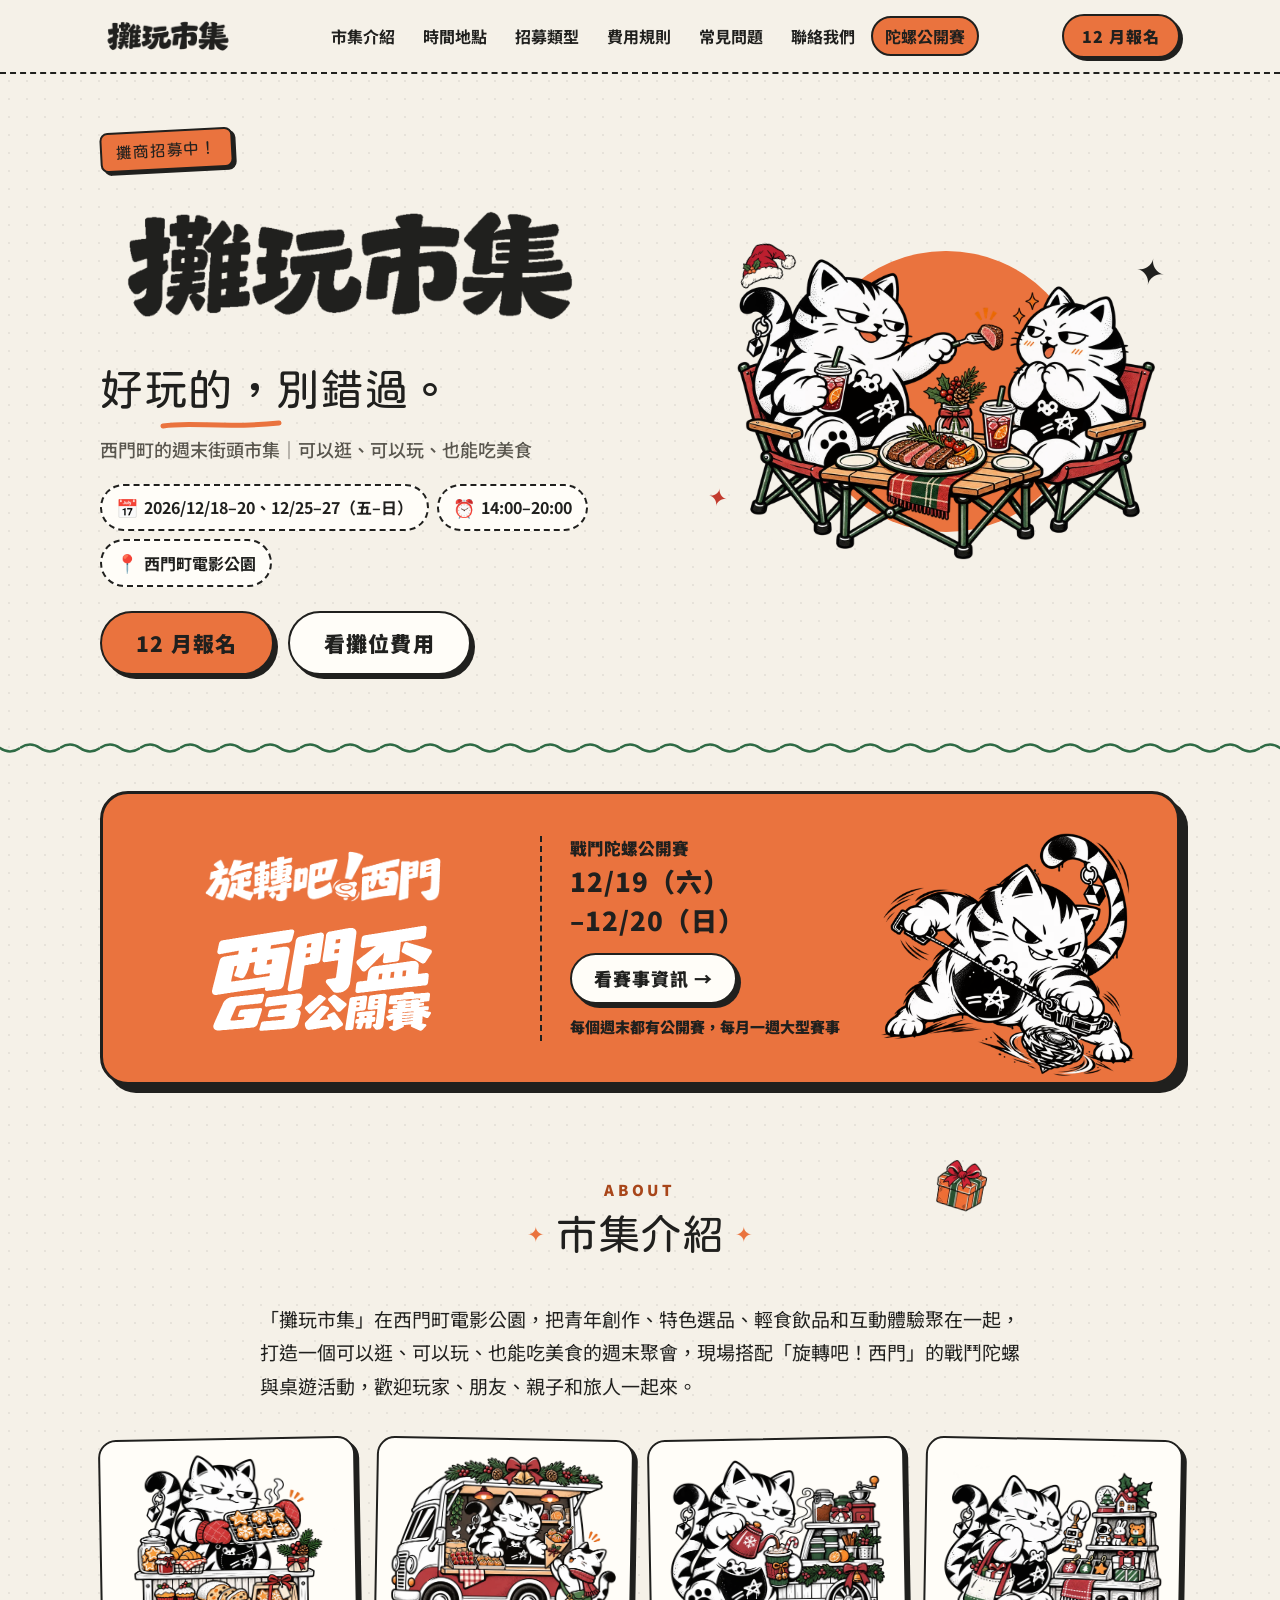
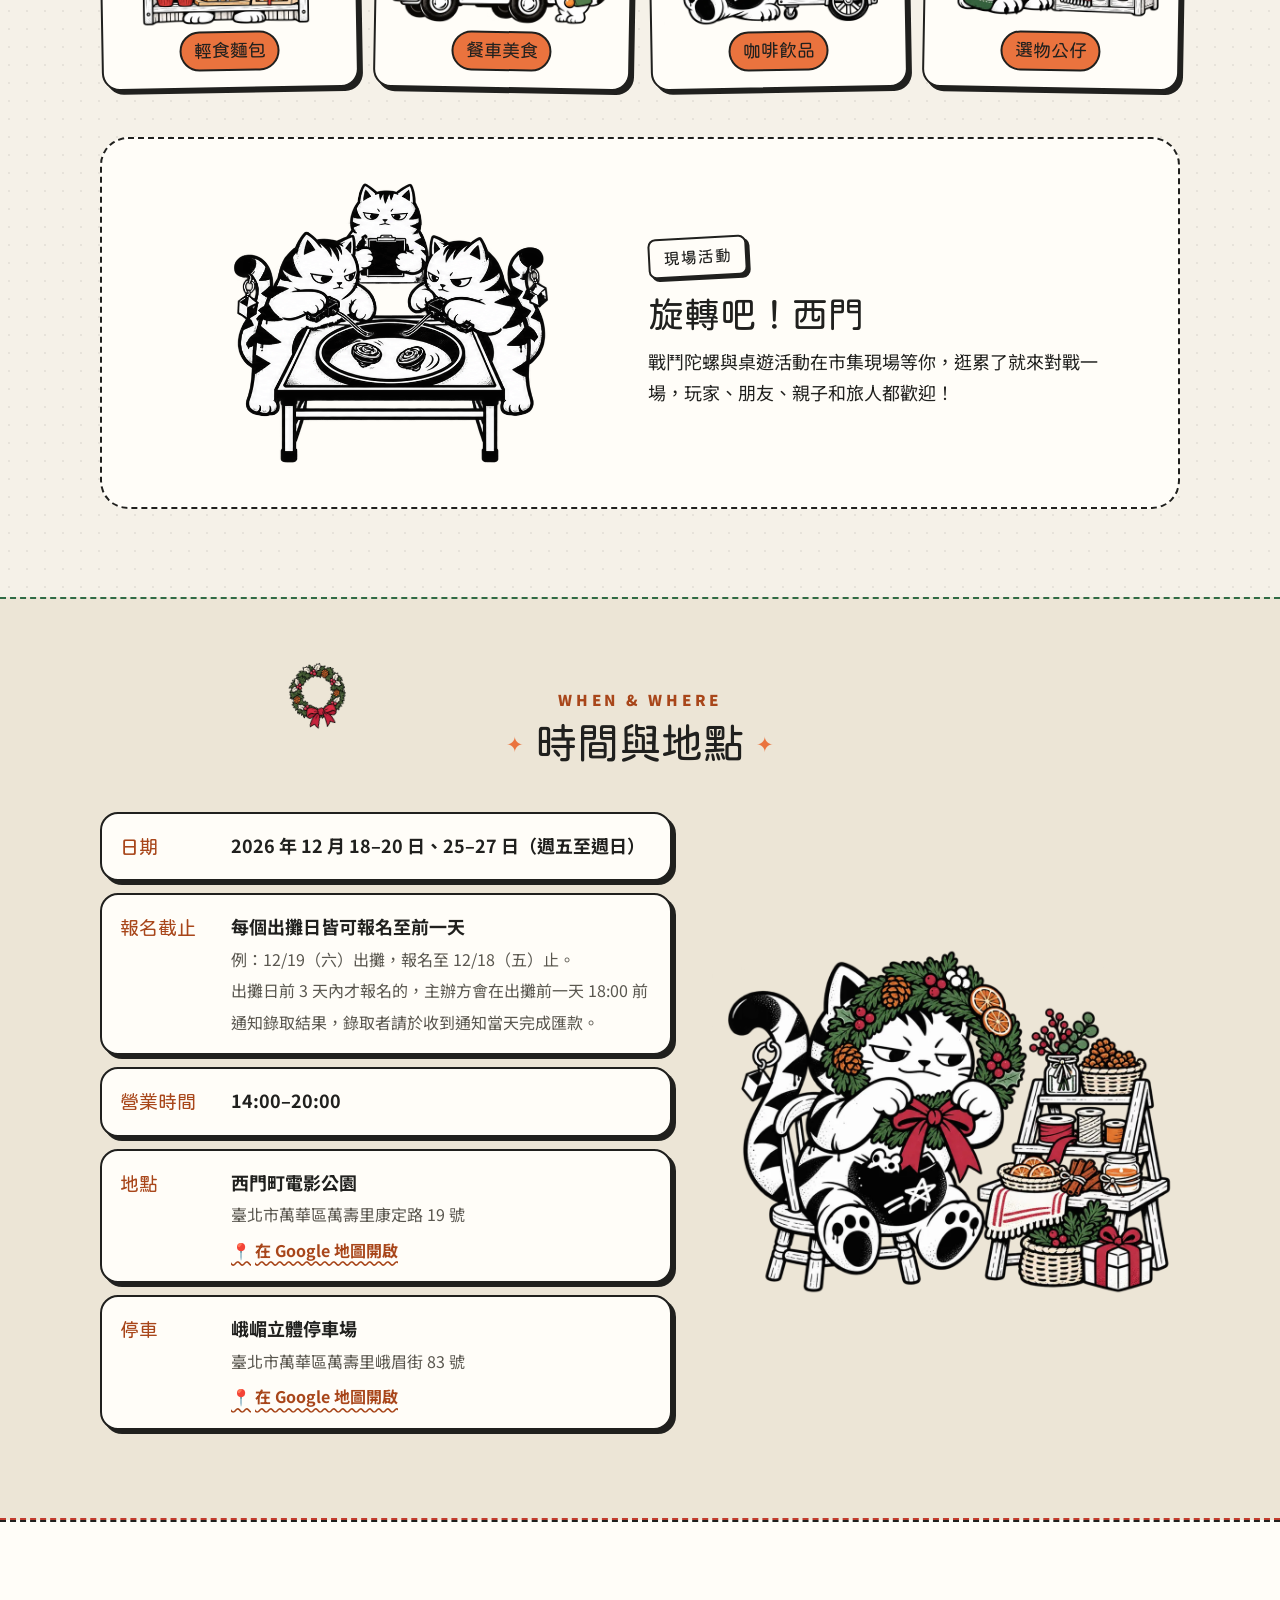
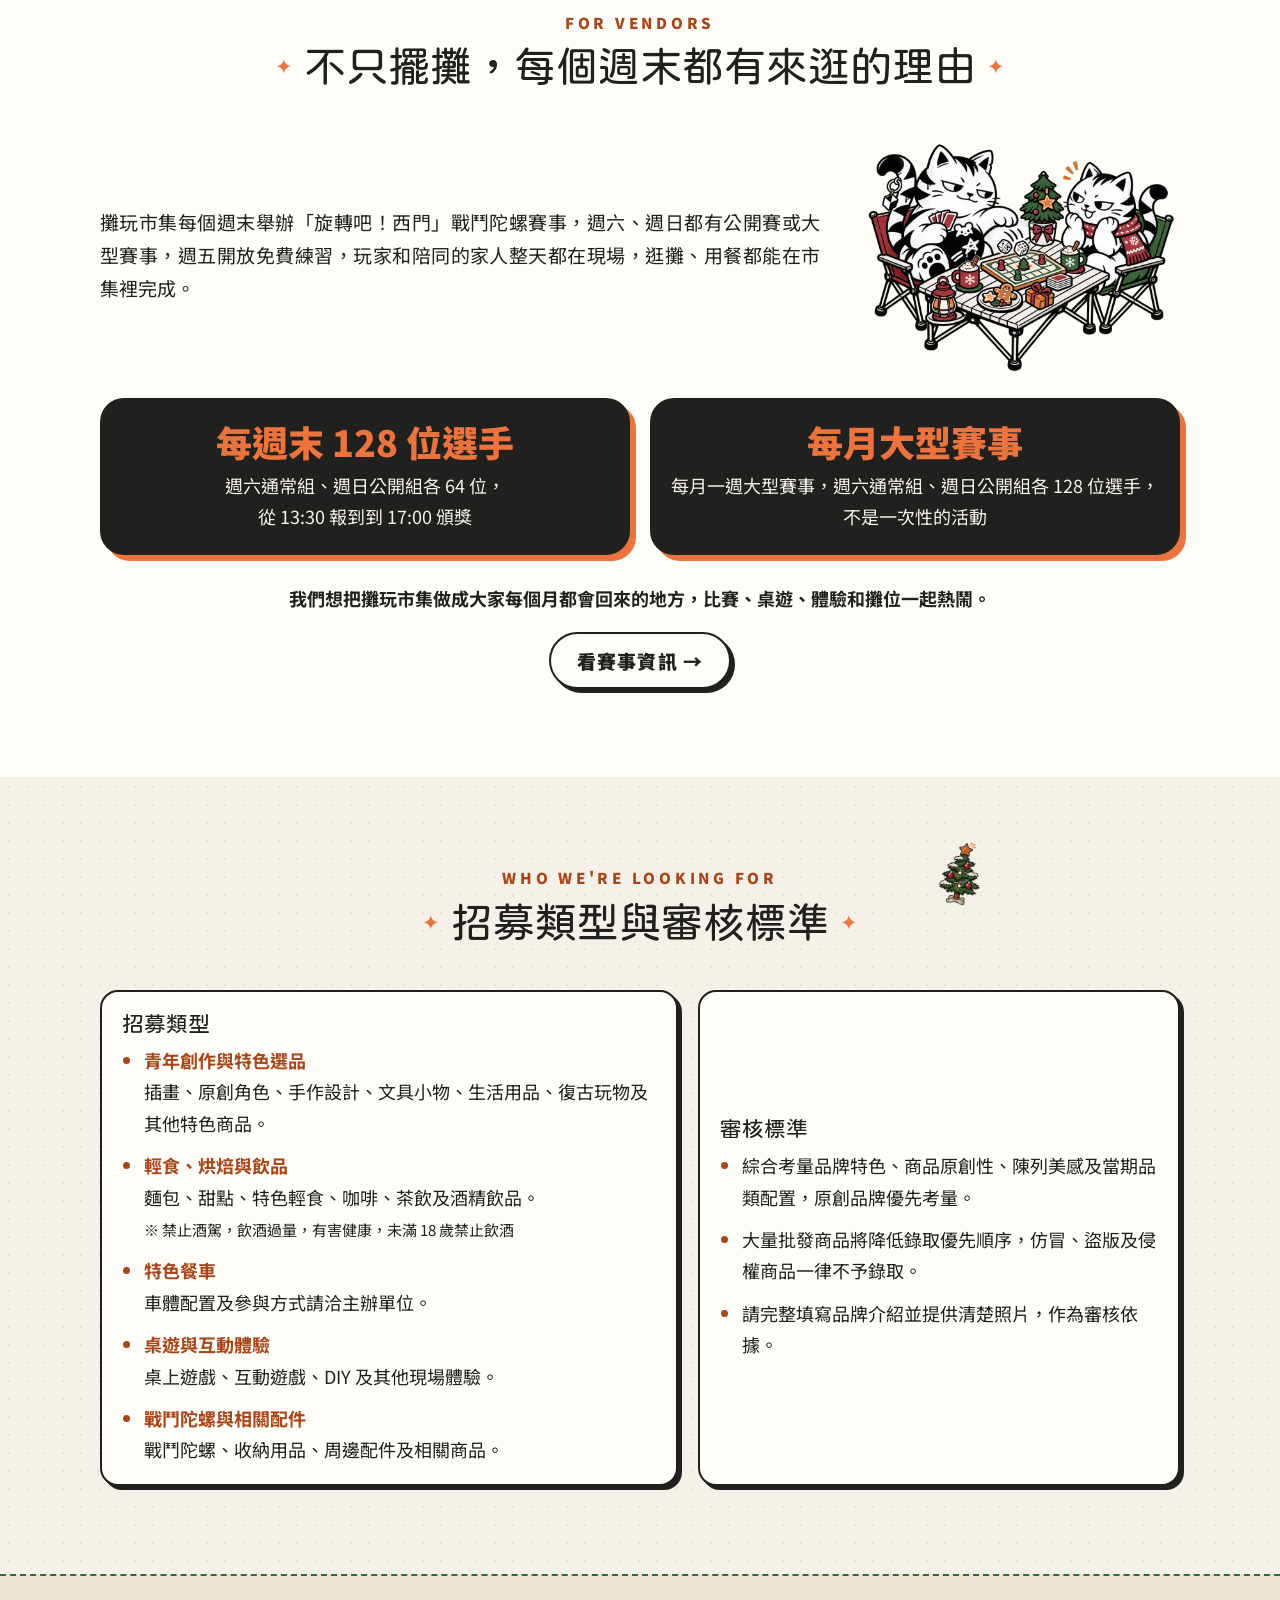
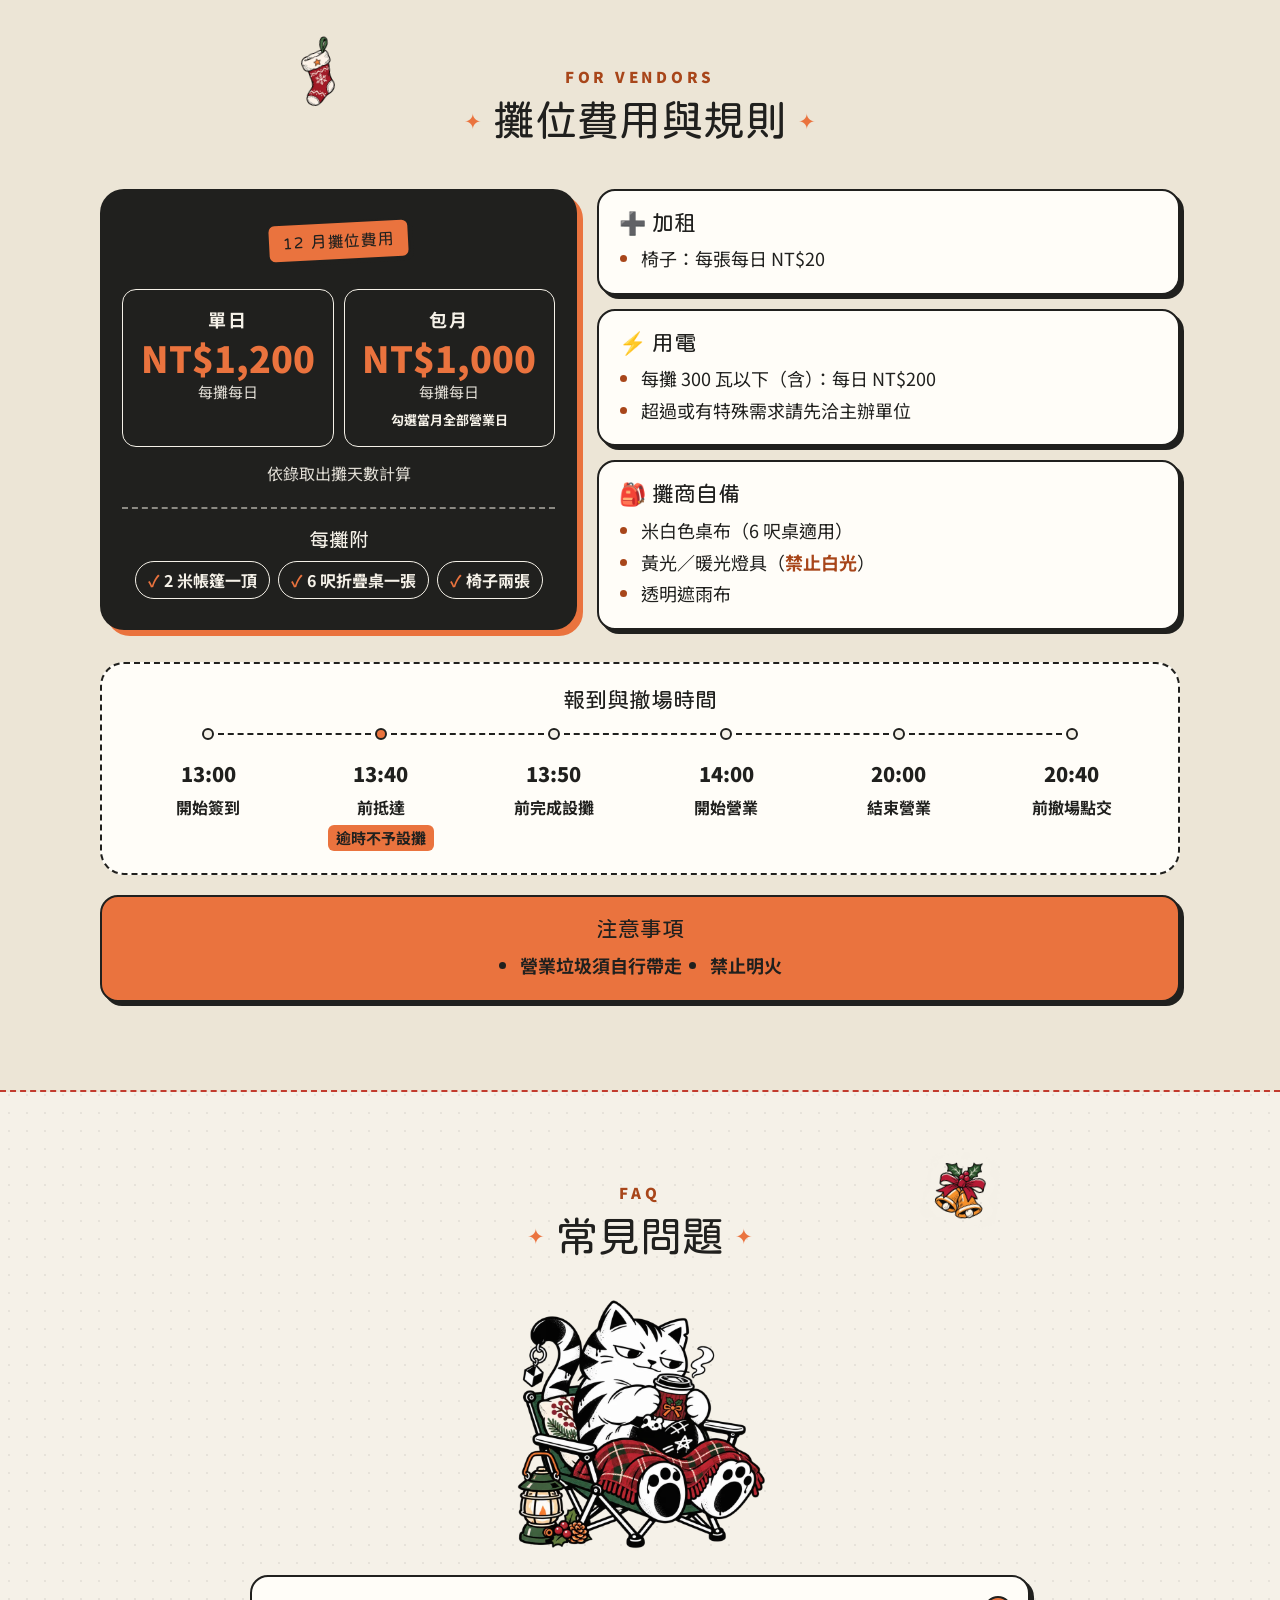
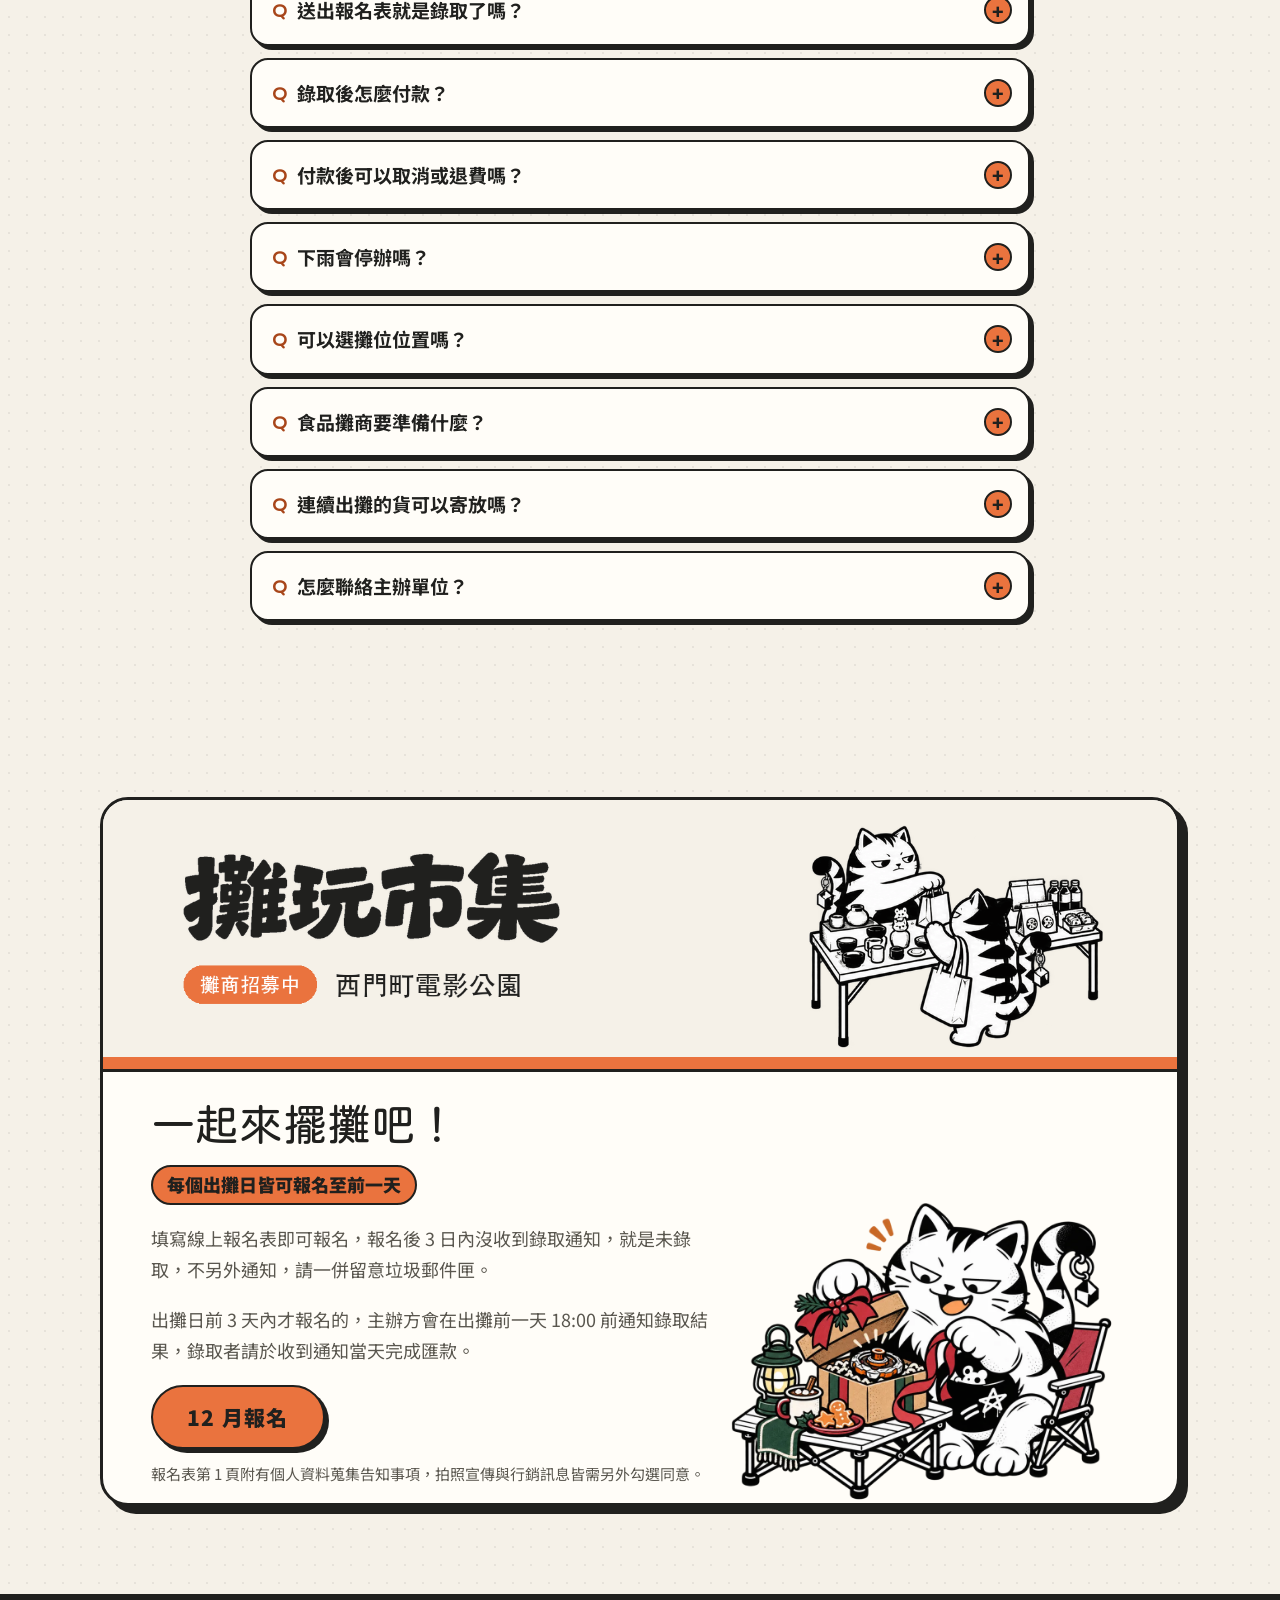
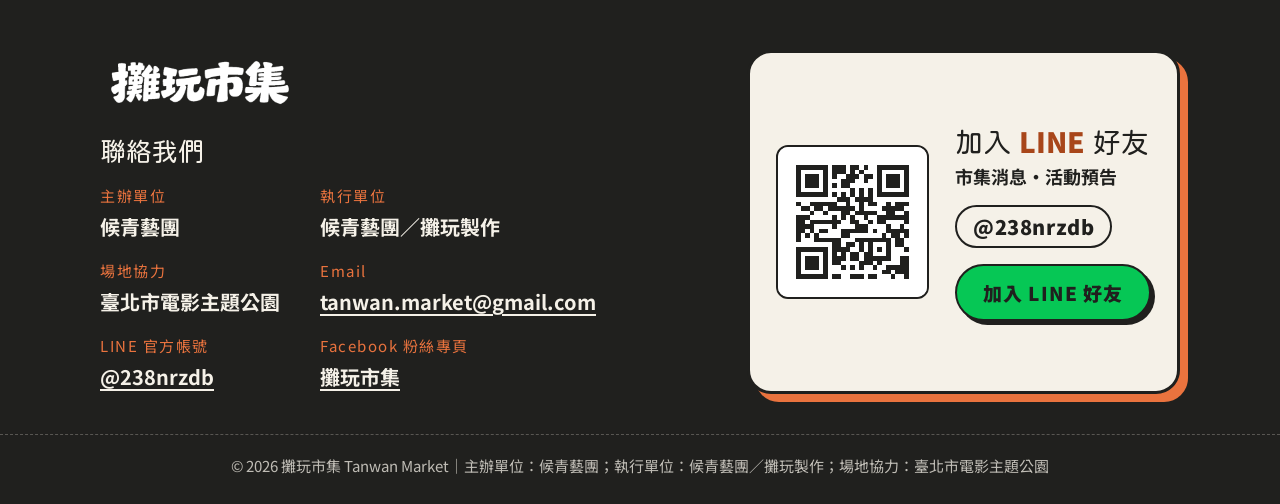
==== commit 3111b144: "賽事名稱改為公開賽、大型賽事 Co-Authored-By: Claude Opus 5.5 <noreply@anthropic.com>" ====
--- a/index.html
+++ b/index.html
@@ -51,7 +51,7 @@
           <li><a href="#fees">費用規則</a></li>
           <li><a href="#faq">常見問題</a></li>
           <li><a href="#contact">聯絡我們</a></li>
-          <li class="nav-cup"><a href="cup/">G3 公開賽</a></li>
+          <li class="nav-cup"><a href="cup/">陀螺公開賽</a></li>
         </ul>
       </nav>
       <a class="btn btn-sm" href="https://forms.gle/8Fhi1L7nHp1qh5zT6" target="_blank" rel="noopener">12 月報名<span class="sr-only">（另開新分頁）</span></a>
@@ -93,7 +93,7 @@
     </section>
 
     <!-- ===================== 西門盃橫幅（連到 /cup/） ===================== -->
-    <section class="cup-promo" aria-label="西門盃 G3 公開賽">
+    <section class="cup-promo" aria-label="西門盃公開賽">
       <div class="container">
         <a class="cup-promo-card" href="cup/">
           <div class="cup-promo-text">
@@ -101,13 +101,13 @@
               <img class="cup-promo-event" src="assets/cup/spin-ximen-white.webp" alt="旋轉吧！西門" width="1200" height="346" loading="lazy">
               <picture>
                 <source srcset="assets/cup/ximen-cup-g3-white.svg" type="image/svg+xml">
-                <img src="assets/cup/ximen-cup-g3-white.webp" alt="西門盃 G3 公開賽" width="1200" height="400" loading="lazy">
+                <img src="assets/cup/ximen-cup-g3-white.webp" alt="西門盃公開賽" width="1200" height="400" loading="lazy">
               </picture>
             </p>
             <div class="cup-promo-info">
-              <p class="cup-promo-meta"><span>戰鬥陀螺 G3、G2 公開賽</span><span class="cup-promo-date"><span class="nobr">12/19（六）</span><span class="nobr">–12/20（日）</span></span></p>
+              <p class="cup-promo-meta"><span>戰鬥陀螺公開賽</span><span class="cup-promo-date"><span class="nobr">12/19（六）</span><span class="nobr">–12/20（日）</span></span></p>
               <span class="cup-promo-cta">看賽事資訊 →</span>
-              <p class="cup-promo-monthly"><span class="nobr">每個週末都有 G3 公開賽，</span><span class="nobr">每月一週大型 G2 賽事</span></p>
+              <p class="cup-promo-monthly"><span class="nobr">每個週末都有公開賽，</span><span class="nobr">每月一週大型賽事</span></p>
             </div>
           </div>
           <img class="cup-promo-cat" src="assets/cup/cat-low-launch.webp" alt="" width="800" height="800" loading="lazy">
@@ -216,7 +216,7 @@
         </header>
 
         <div class="vendors-why-intro">
-          <p class="lead">攤玩市集每個週末舉辦「旋轉吧！西門」戰鬥陀螺賽事，週六、週日都有 G3 公開賽或 G2 地區賽，週五開放免費練習，玩家和陪同的家人整天都在現場，逛攤、用餐都能在市集裡完成。</p>
+          <p class="lead">攤玩市集每個週末舉辦「旋轉吧！西門」戰鬥陀螺賽事，週六、週日都有公開賽或大型賽事，週五開放免費練習，玩家和陪同的家人整天都在現場，逛攤、用餐都能在市集裡完成。</p>
           <img class="vendors-why-cat" src="assets/xmas/cat-xmas-boardgame.webp" alt="" width="1000" height="750" loading="lazy">
         </div>
 
@@ -226,8 +226,8 @@
             <span>週六通常組、週日公開組各 64 位，<span class="nobr">從 13:30 報到到 17:00 頒獎</span></span>
           </li>
           <li class="vendors-why-card">
-            <strong>每月 G2 地區賽</strong>
-            <span>每月一週大型 G2 賽事，週六通常組、週日公開組各 128 位選手，<span class="nobr">不是一次性的活動</span></span>
+            <strong>每月大型賽事</strong>
+            <span>每月一週大型賽事，週六通常組、週日公開組各 128 位選手，<span class="nobr">不是一次性的活動</span></span>
           </li>
         </ul>
 
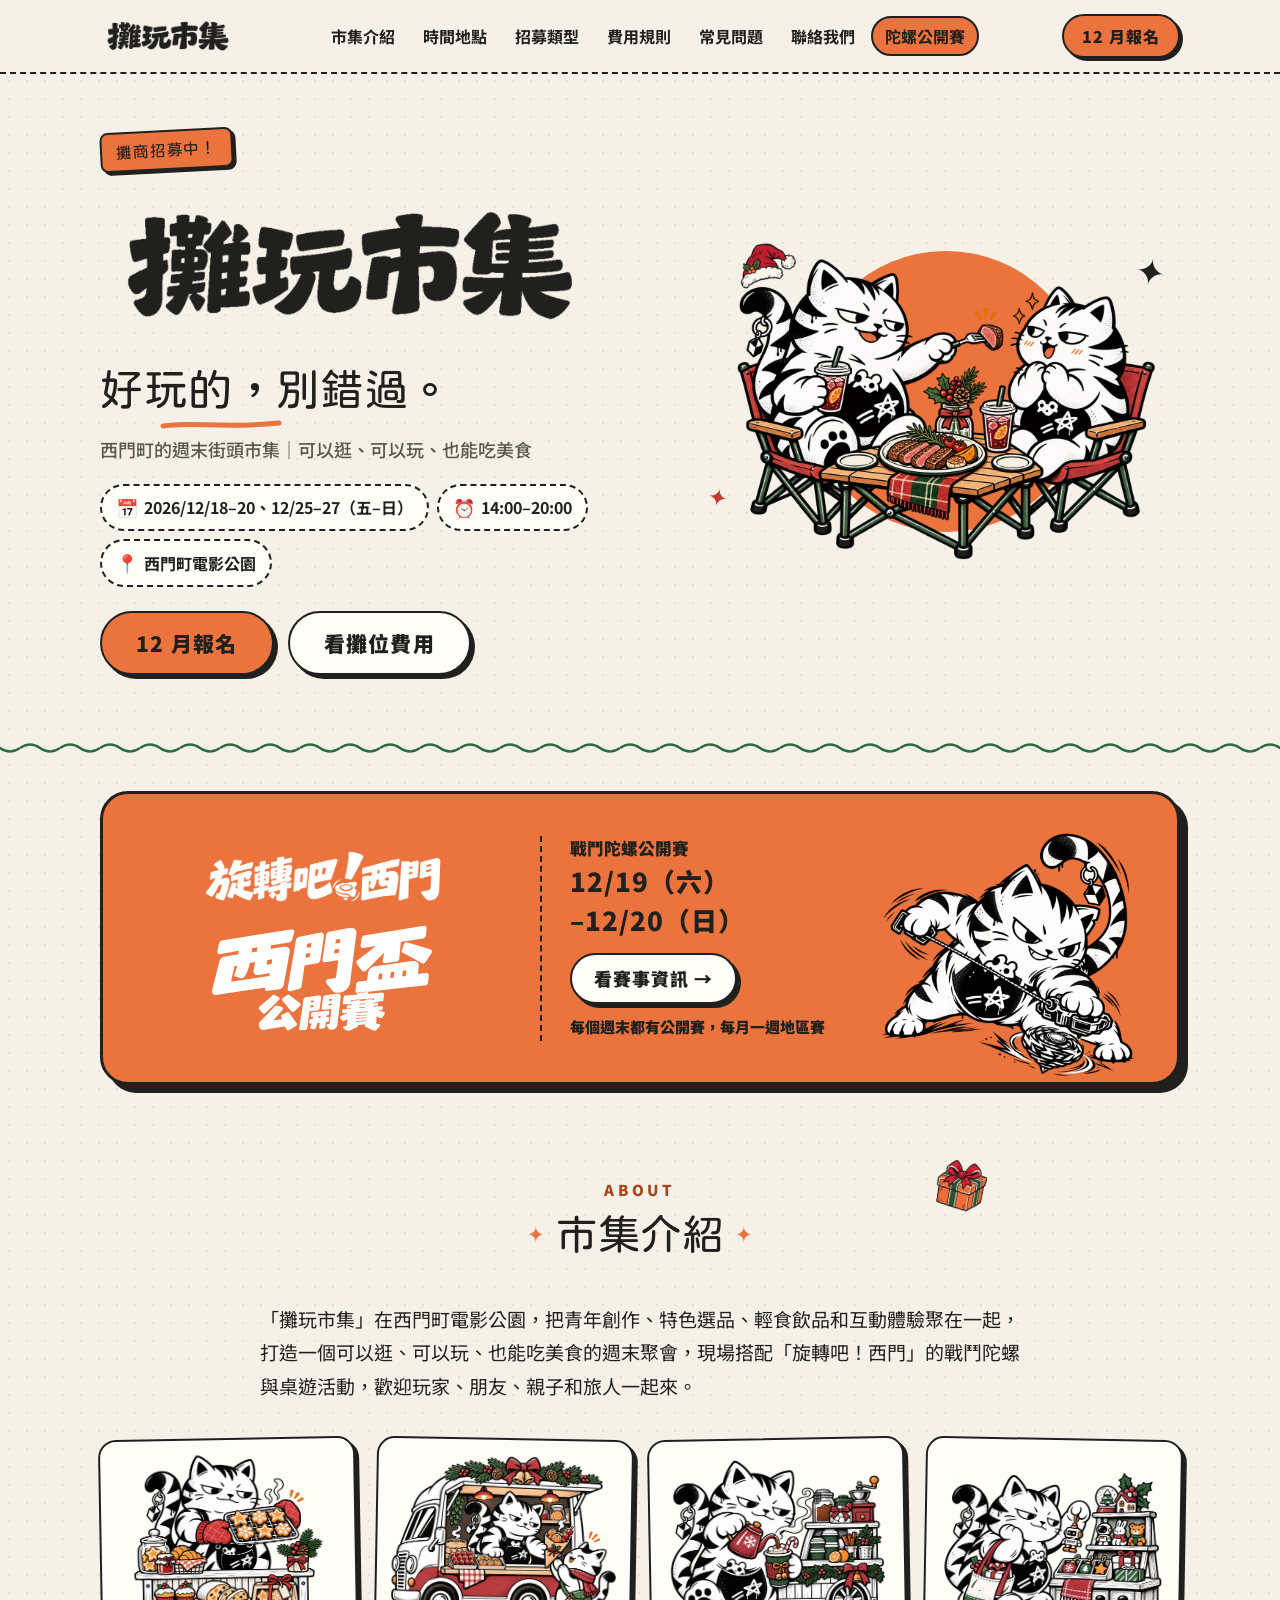
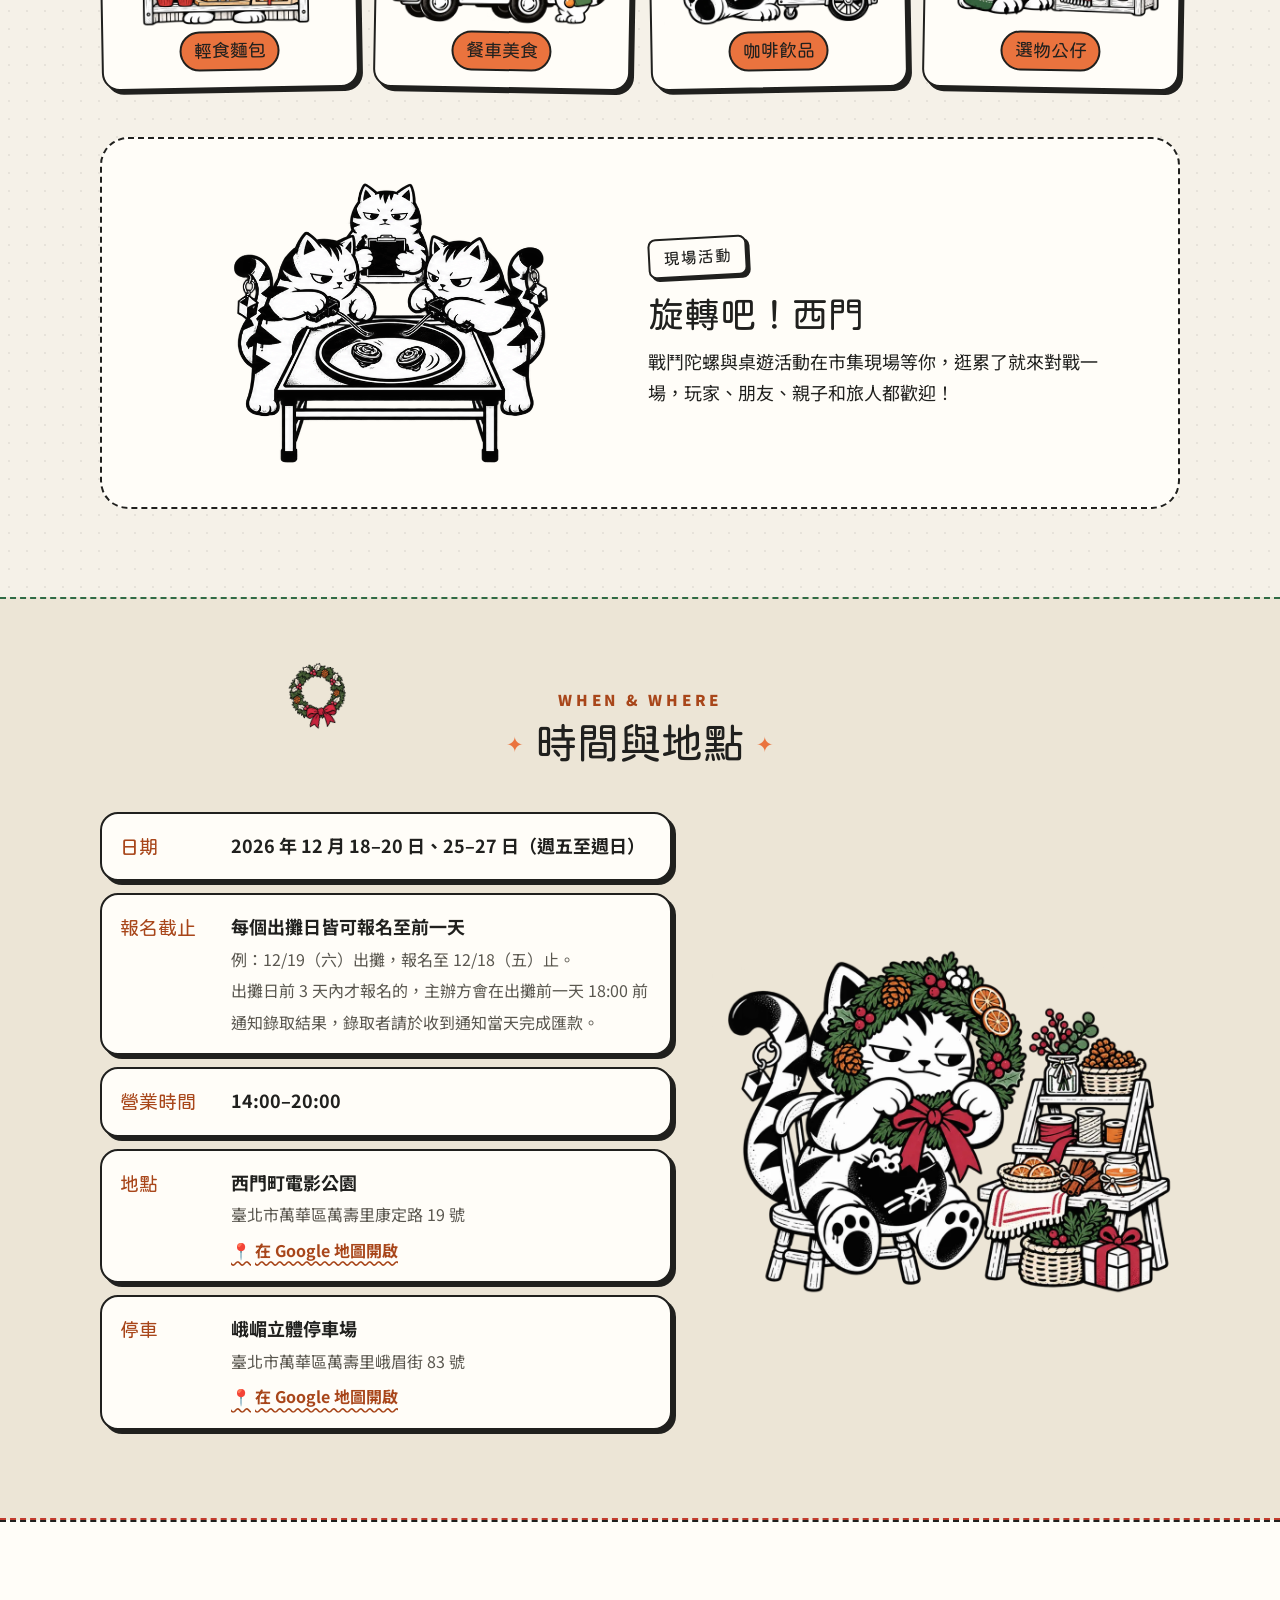
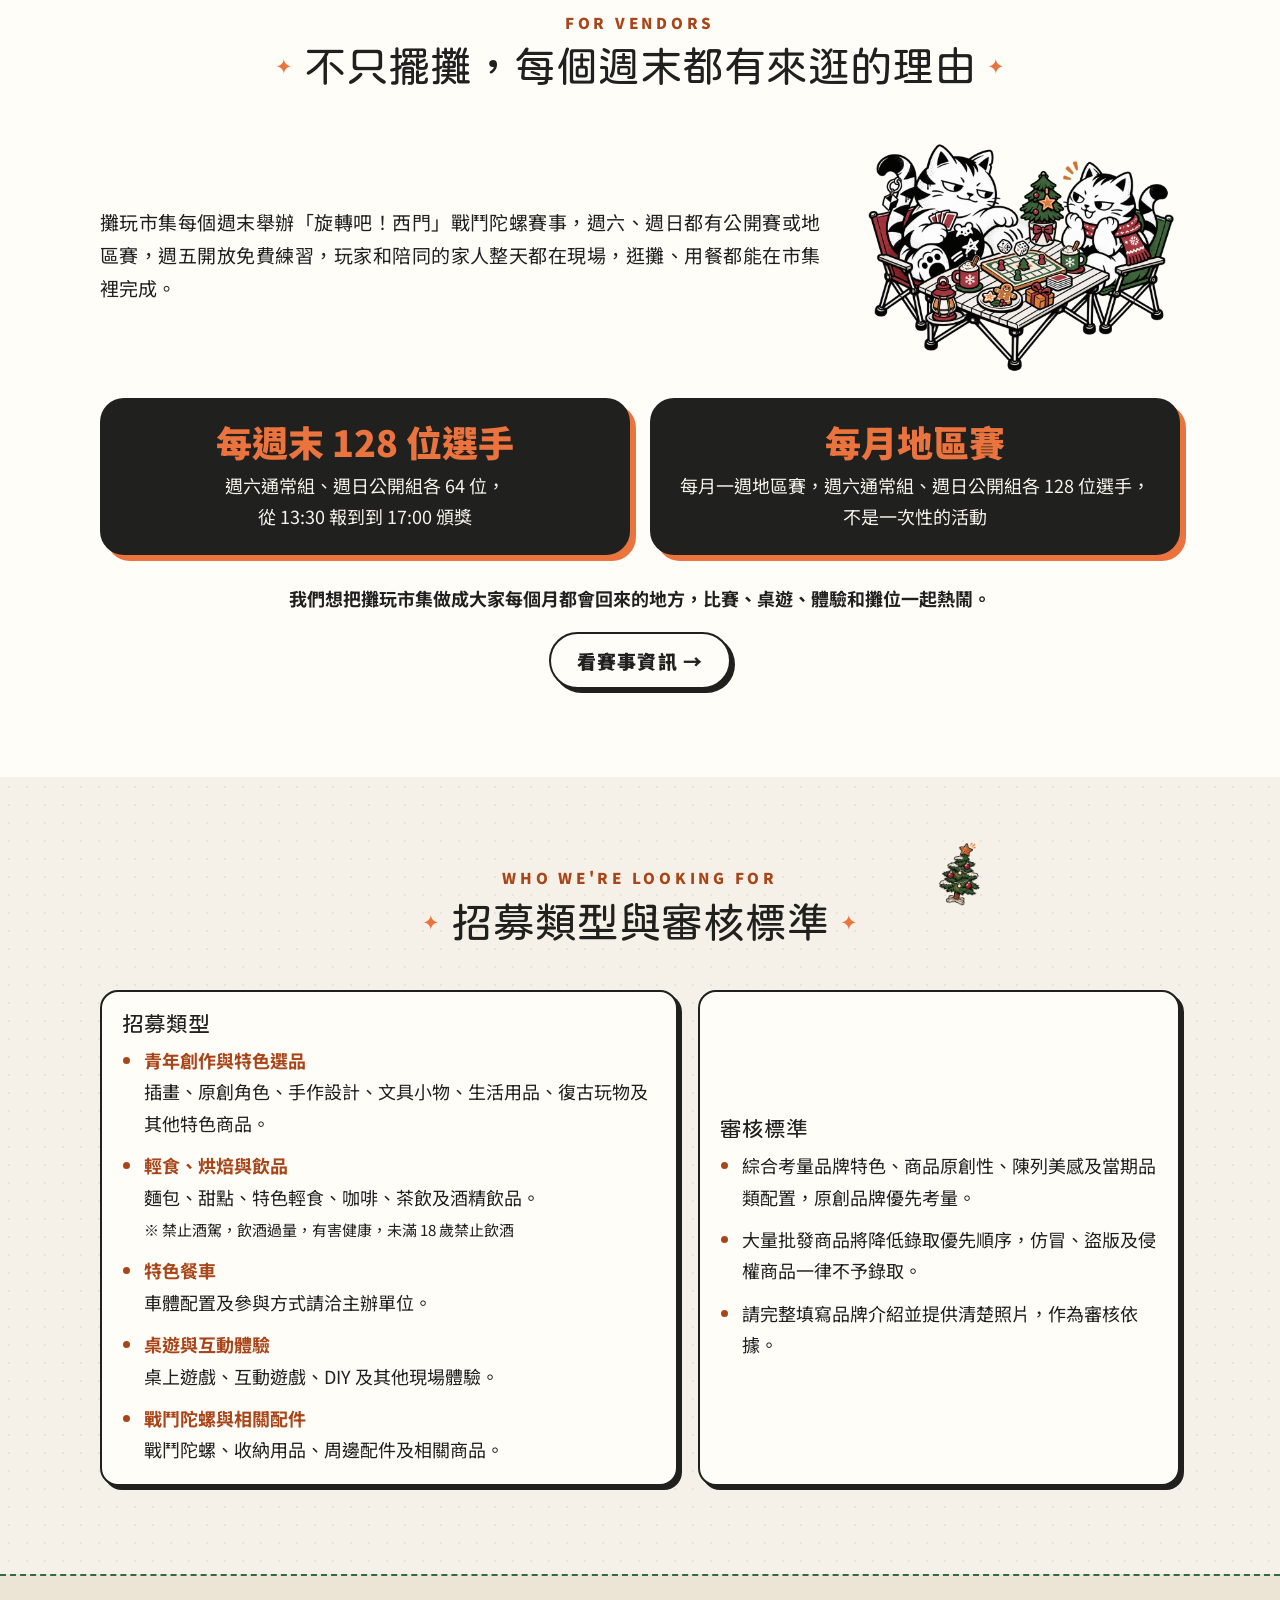
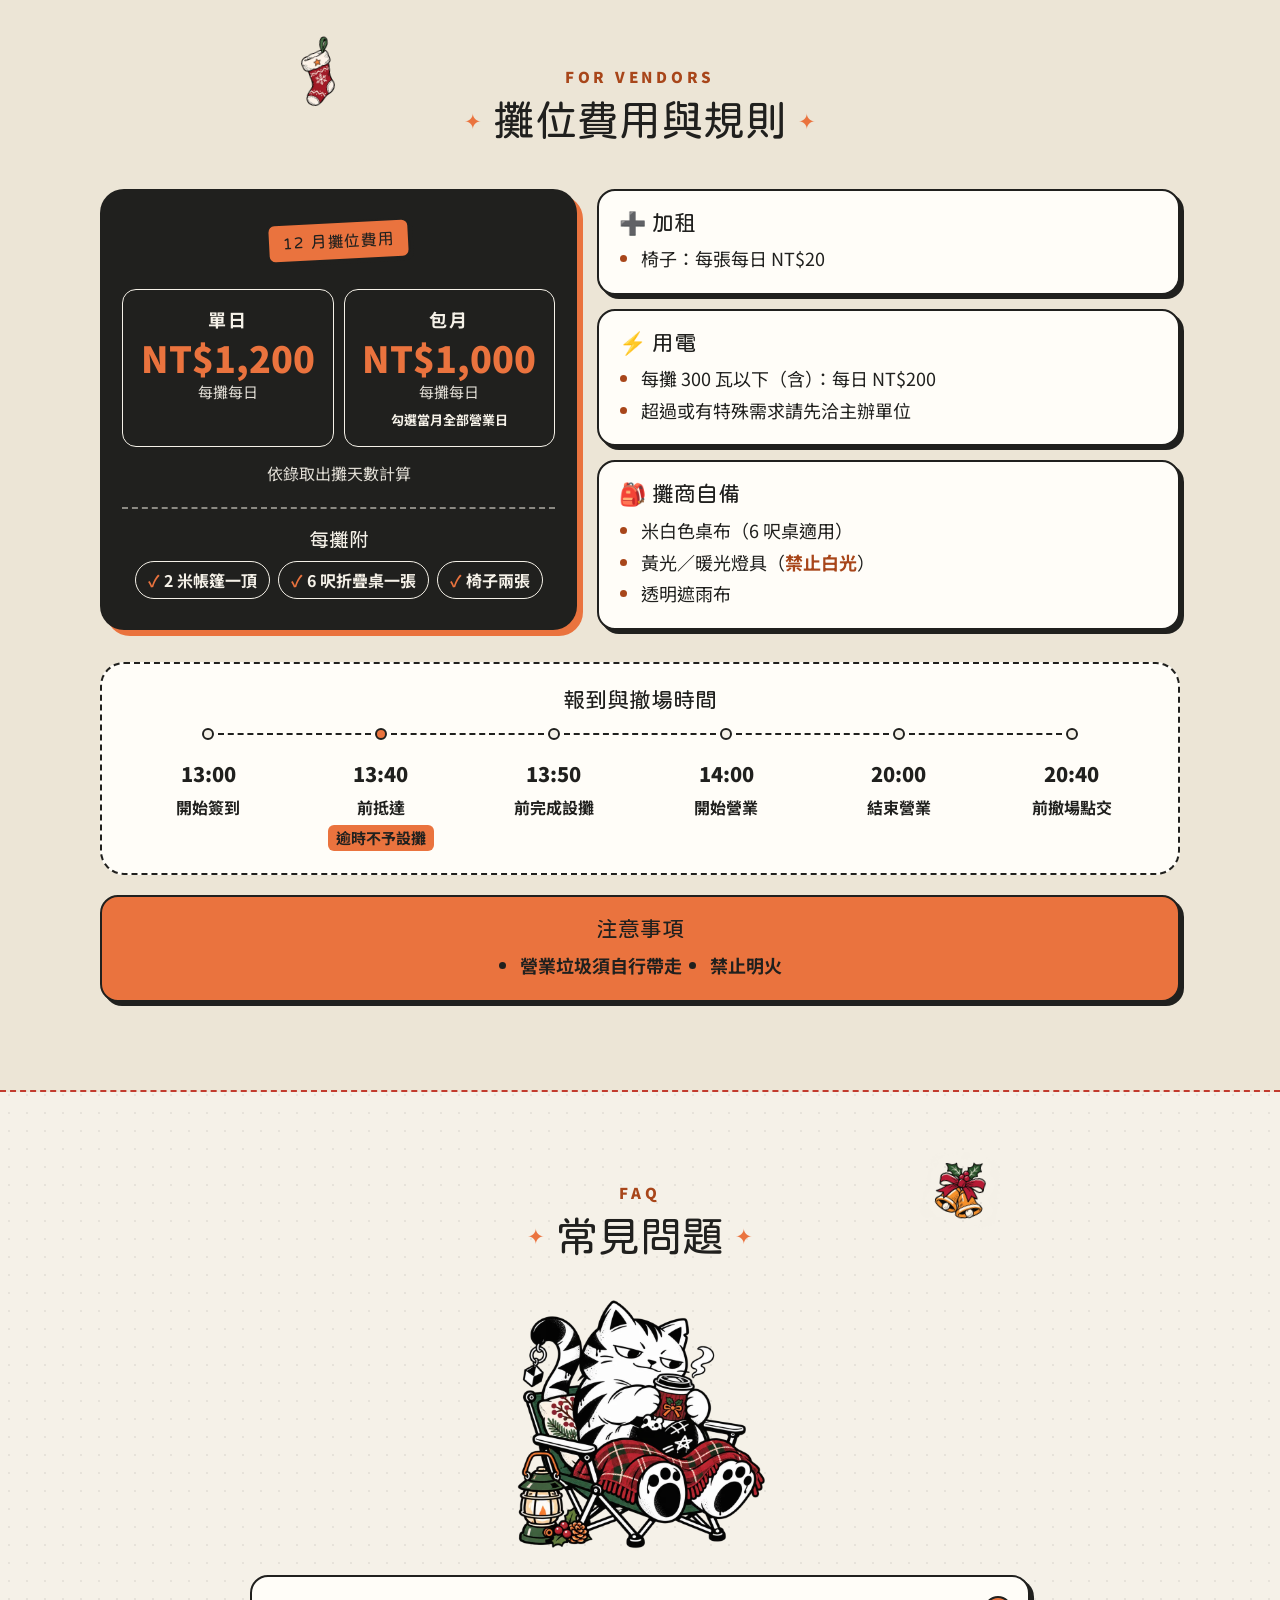
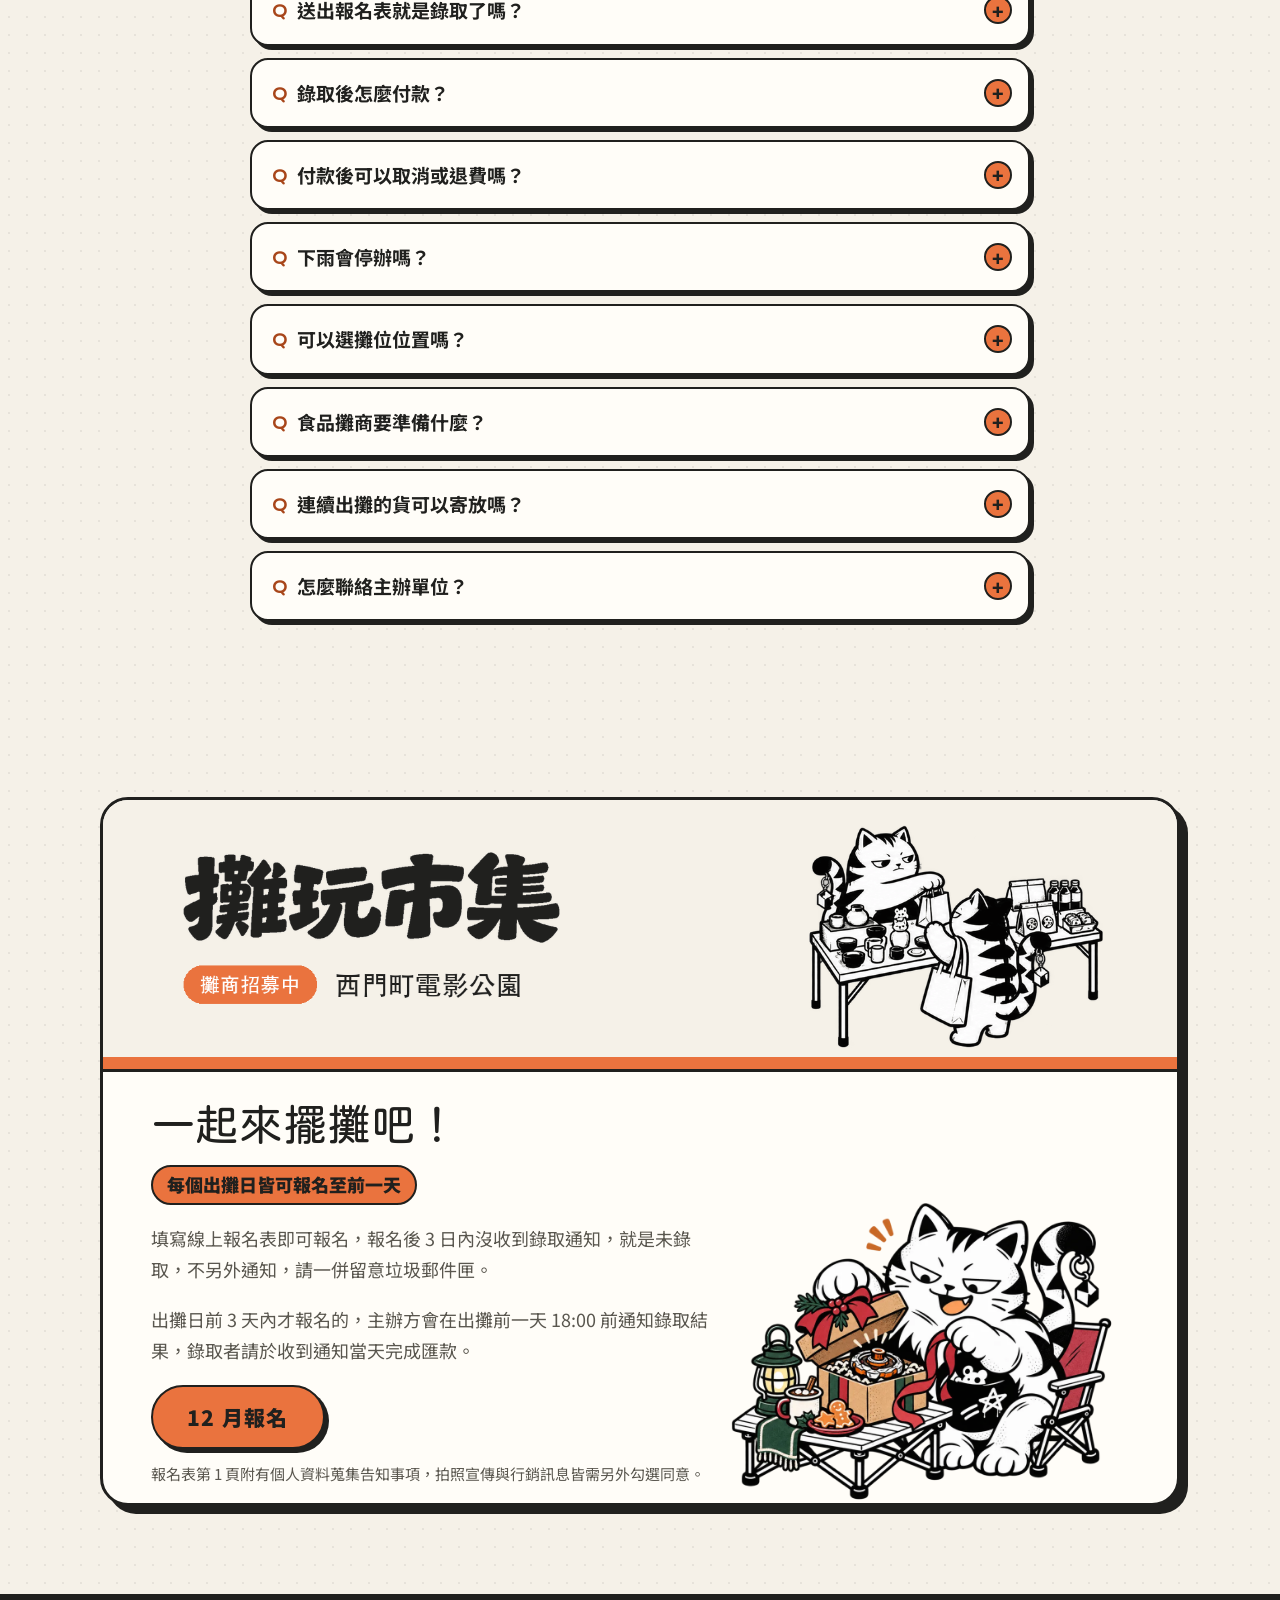
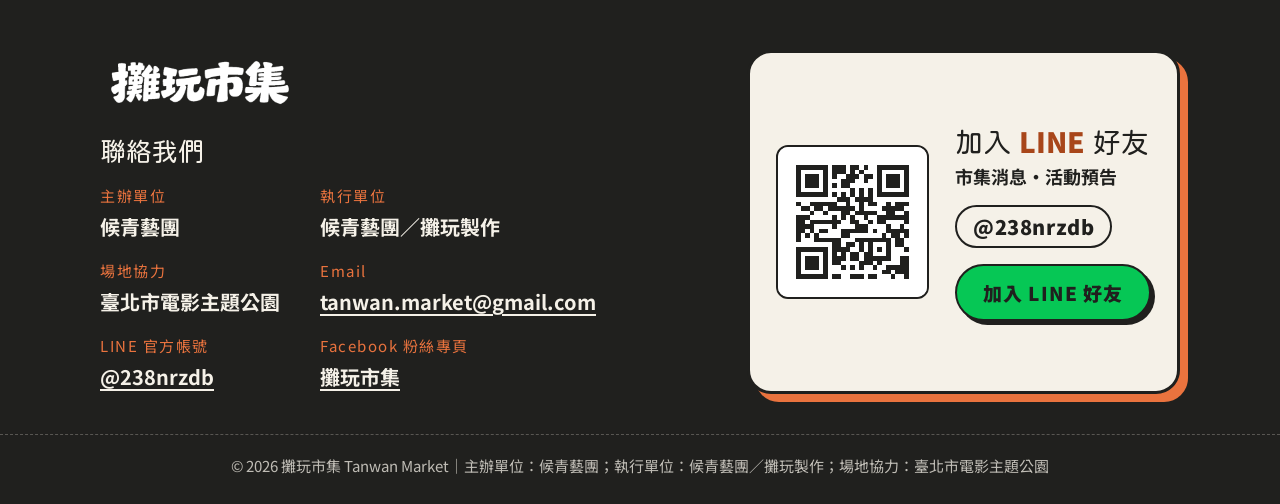
==== commit 29ff14dc: "換上公開賽、地區賽新字卡與分享預覽圖 Co-Authored-By: Claude Opus 5.5 <noreply@anthropic.com>" ====
--- a/index.html
+++ b/index.html
@@ -107,7 +107,7 @@
             <div class="cup-promo-info">
               <p class="cup-promo-meta"><span>戰鬥陀螺公開賽</span><span class="cup-promo-date"><span class="nobr">12/19（六）</span><span class="nobr">–12/20（日）</span></span></p>
               <span class="cup-promo-cta">看賽事資訊 →</span>
-              <p class="cup-promo-monthly"><span class="nobr">每個週末都有公開賽，</span><span class="nobr">每月一週大型賽事</span></p>
+              <p class="cup-promo-monthly"><span class="nobr">每個週末都有公開賽，</span><span class="nobr">每月一週地區賽</span></p>
             </div>
           </div>
           <img class="cup-promo-cat" src="assets/cup/cat-low-launch.webp" alt="" width="800" height="800" loading="lazy">
@@ -216,7 +216,7 @@
         </header>
 
         <div class="vendors-why-intro">
-          <p class="lead">攤玩市集每個週末舉辦「旋轉吧！西門」戰鬥陀螺賽事，週六、週日都有公開賽或大型賽事，週五開放免費練習，玩家和陪同的家人整天都在現場，逛攤、用餐都能在市集裡完成。</p>
+          <p class="lead">攤玩市集每個週末舉辦「旋轉吧！西門」戰鬥陀螺賽事，週六、週日都有公開賽或地區賽，週五開放免費練習，玩家和陪同的家人整天都在現場，逛攤、用餐都能在市集裡完成。</p>
           <img class="vendors-why-cat" src="assets/xmas/cat-xmas-boardgame.webp" alt="" width="1000" height="750" loading="lazy">
         </div>
 
@@ -226,8 +226,8 @@
             <span>週六通常組、週日公開組各 64 位，<span class="nobr">從 13:30 報到到 17:00 頒獎</span></span>
           </li>
           <li class="vendors-why-card">
-            <strong>每月大型賽事</strong>
-            <span>每月一週大型賽事，週六通常組、週日公開組各 128 位選手，<span class="nobr">不是一次性的活動</span></span>
+            <strong>每月地區賽</strong>
+            <span>每月一週地區賽，週六通常組、週日公開組各 128 位選手，<span class="nobr">不是一次性的活動</span></span>
           </li>
         </ul>
 
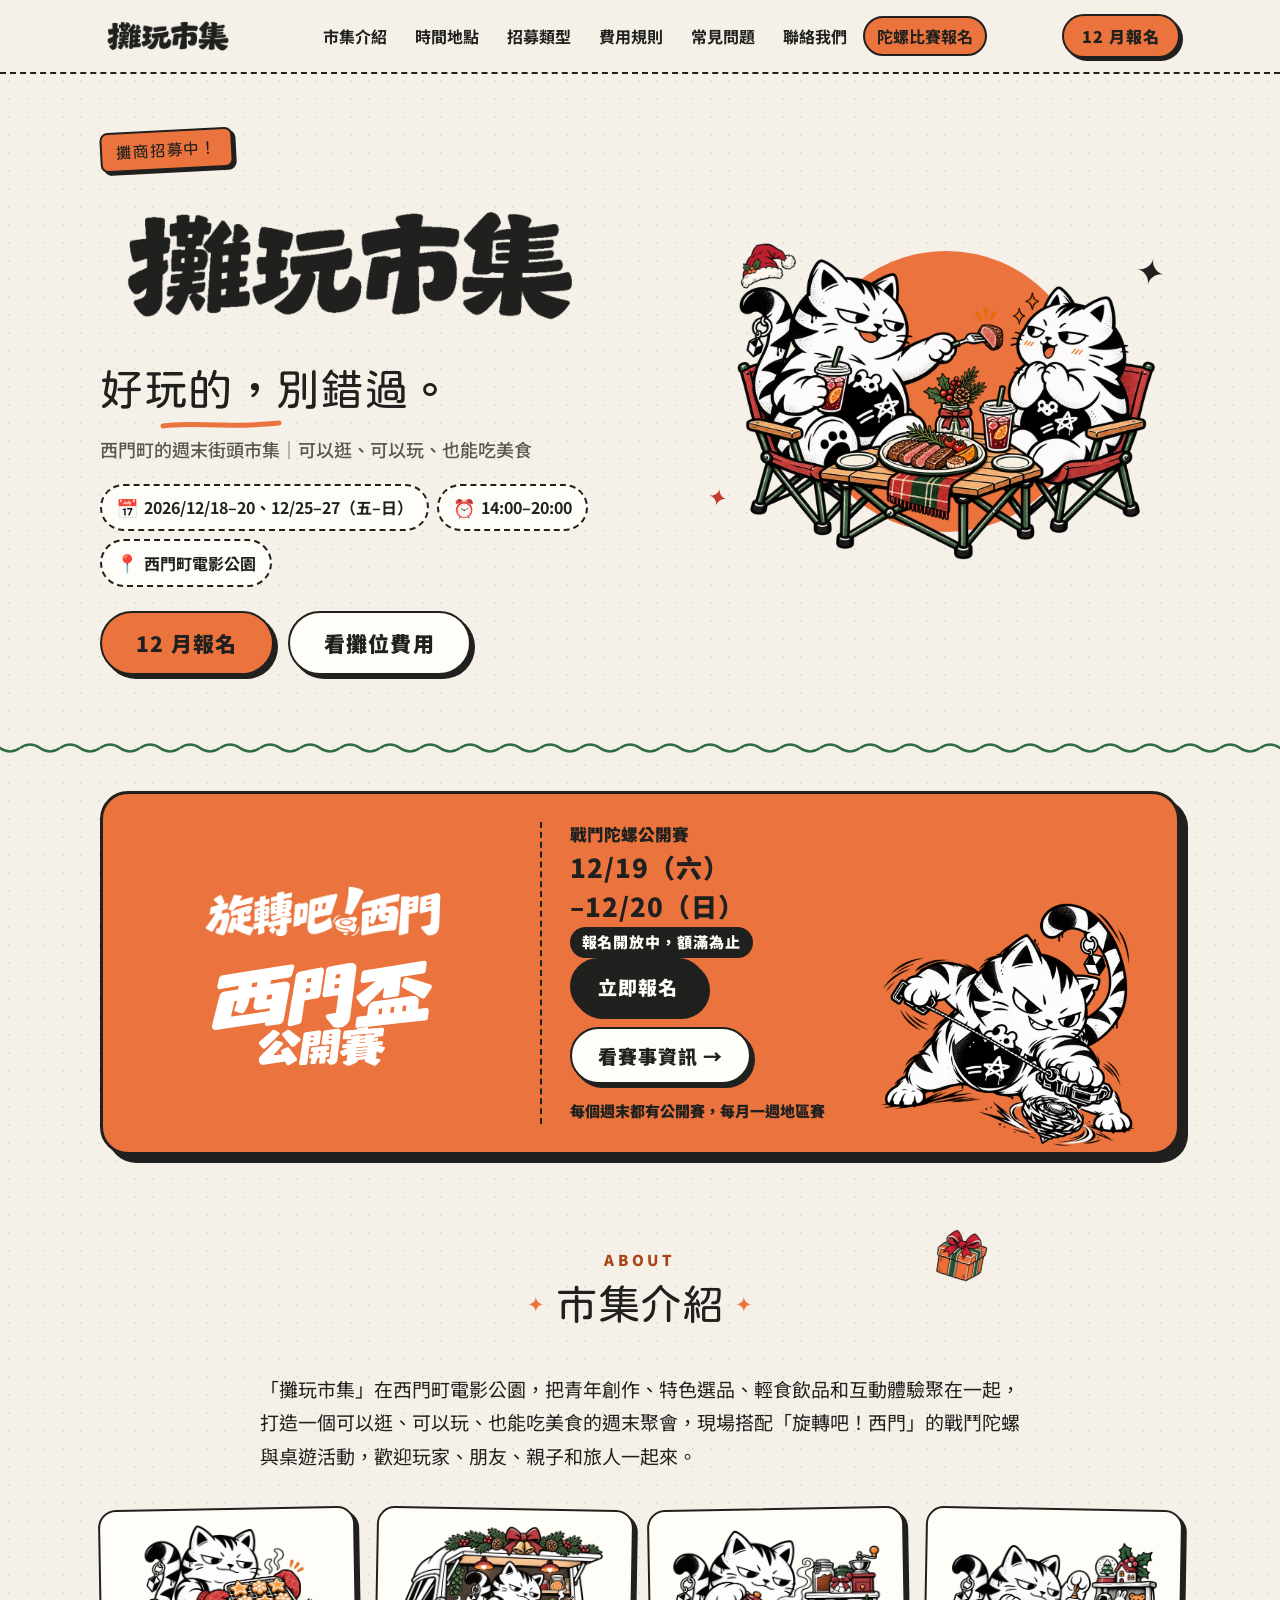
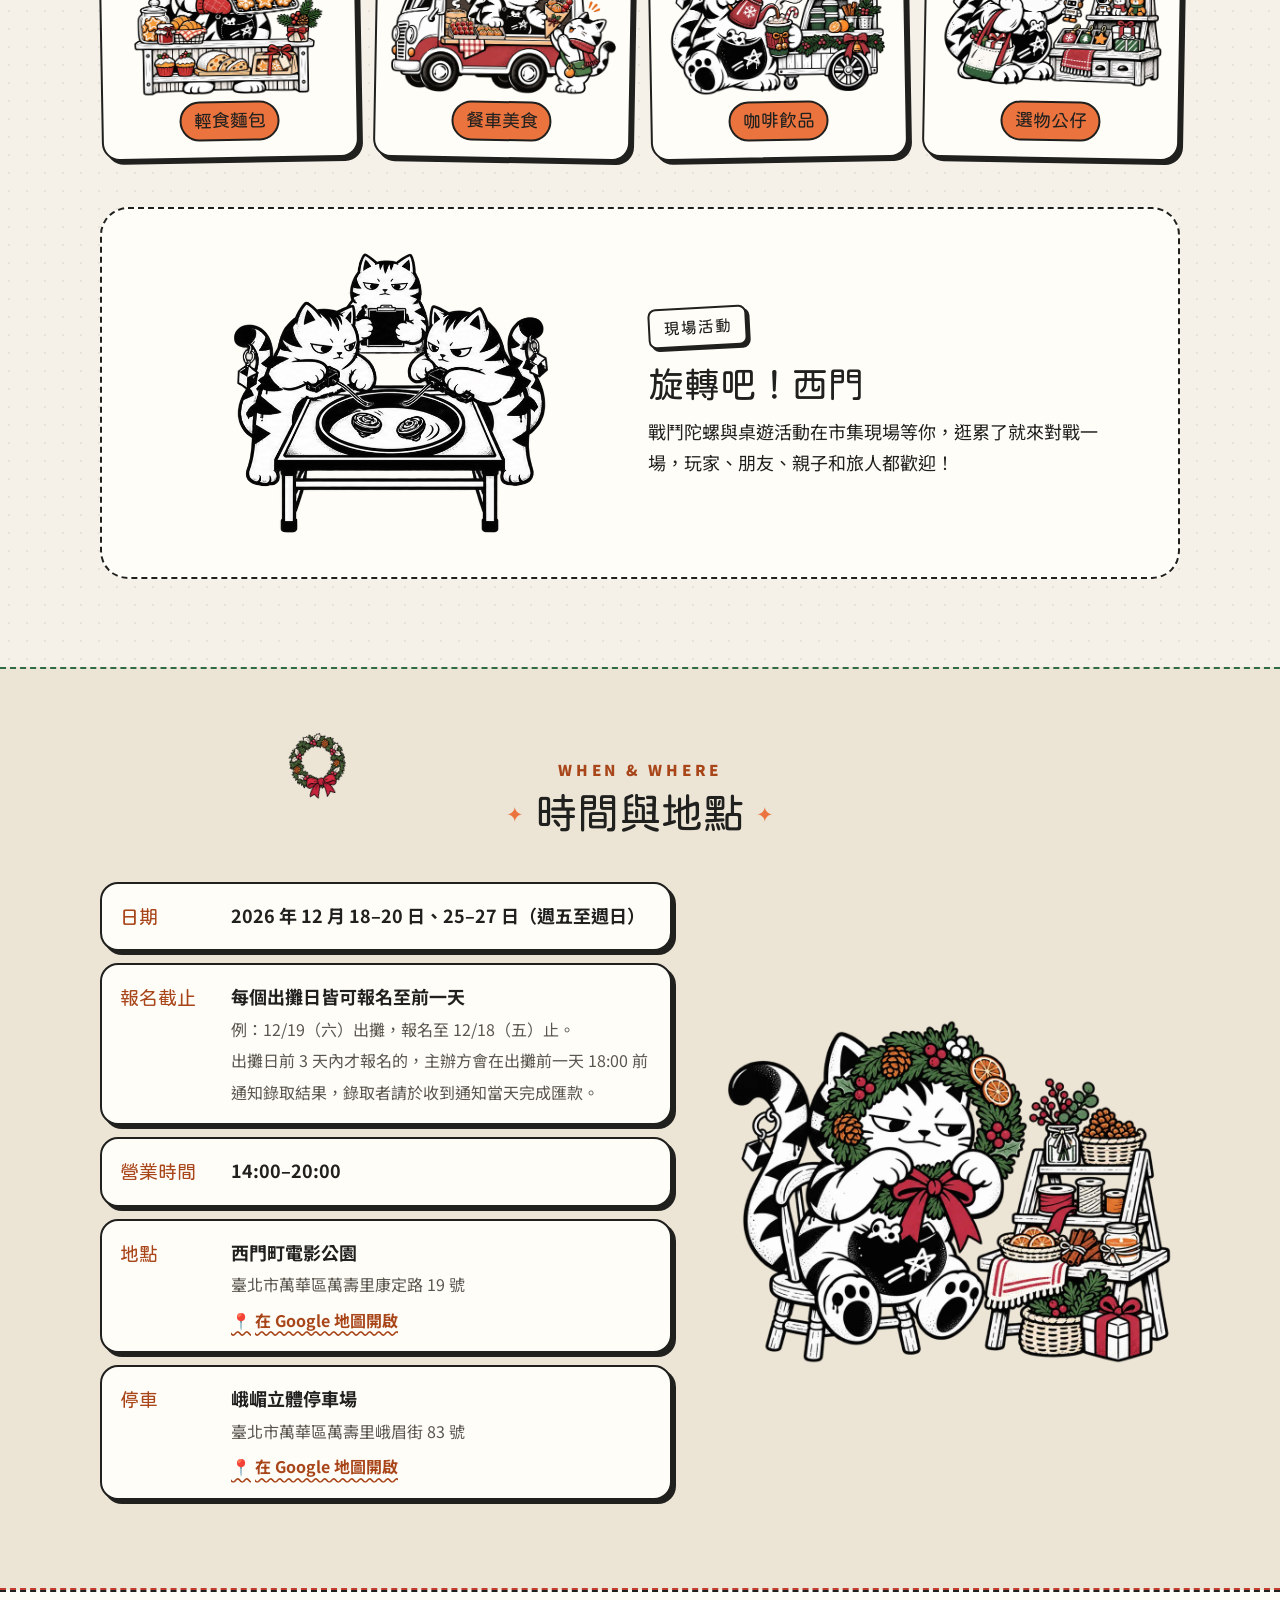
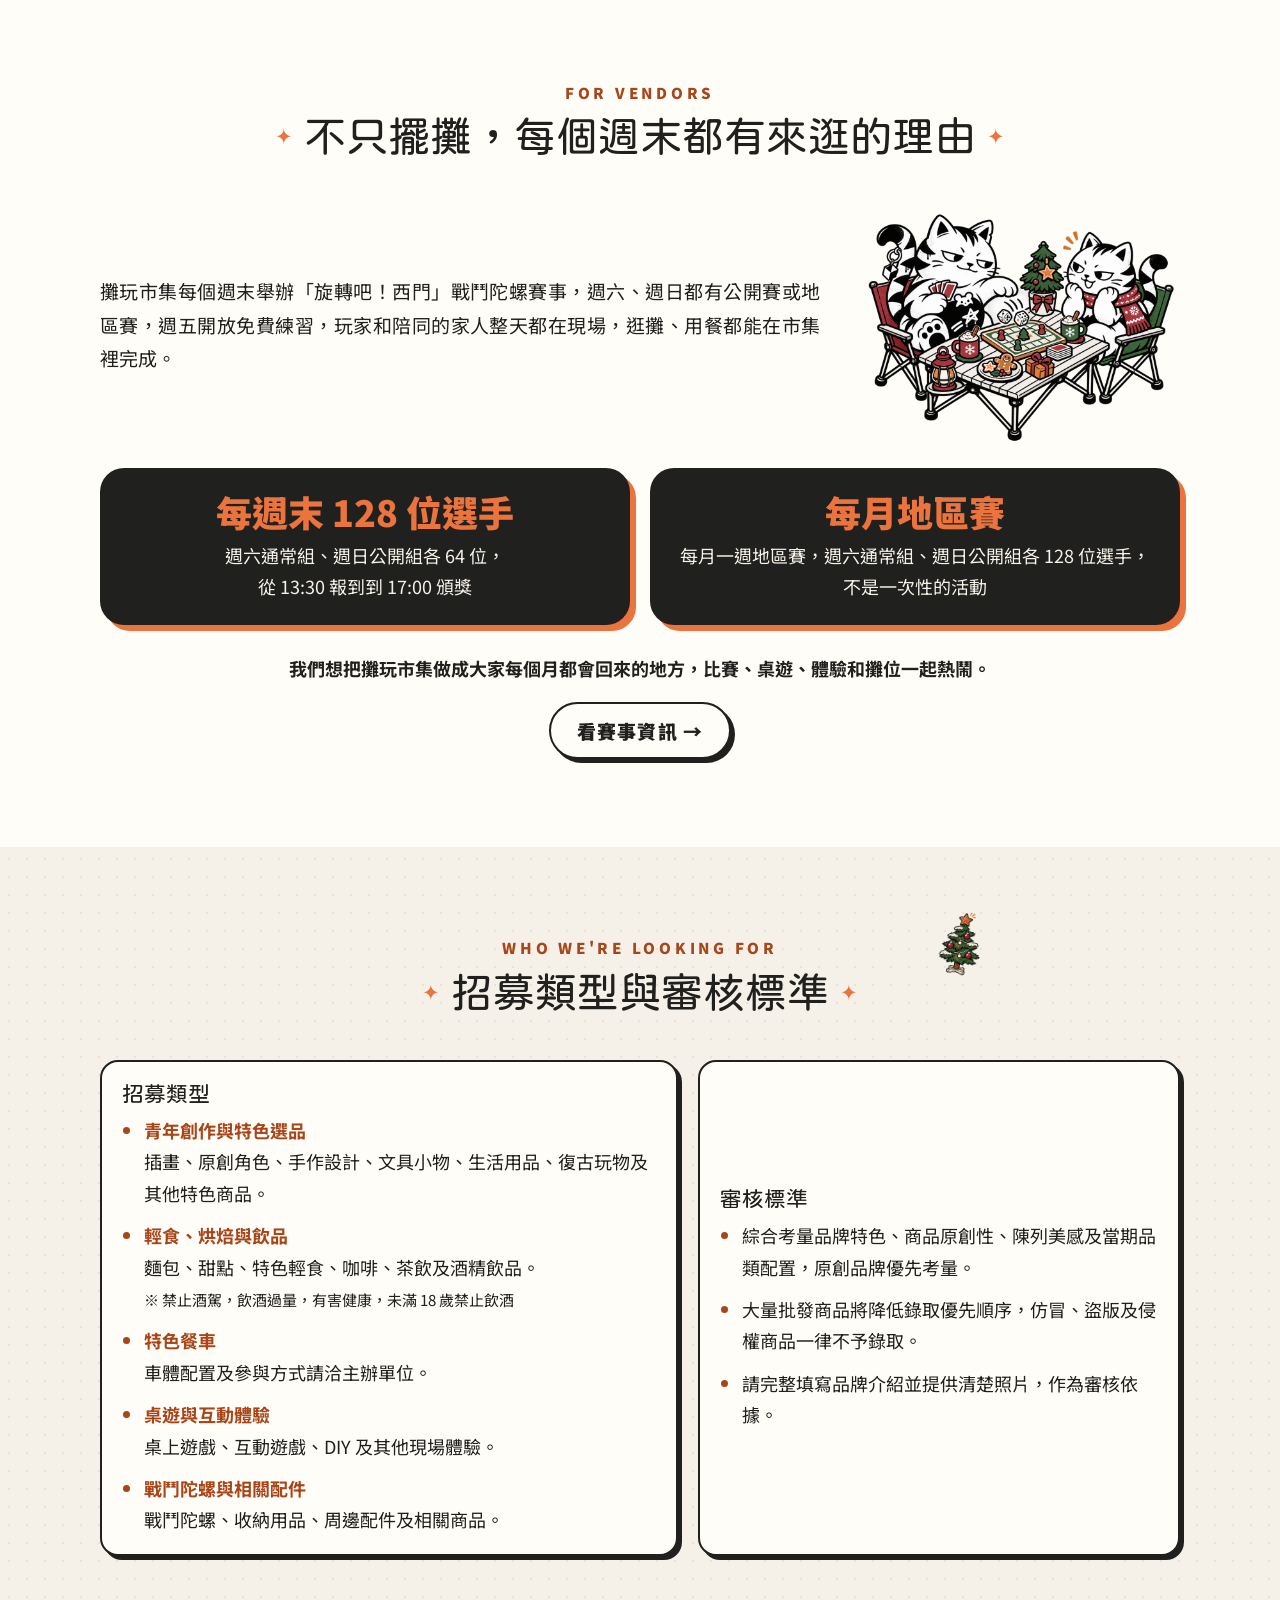
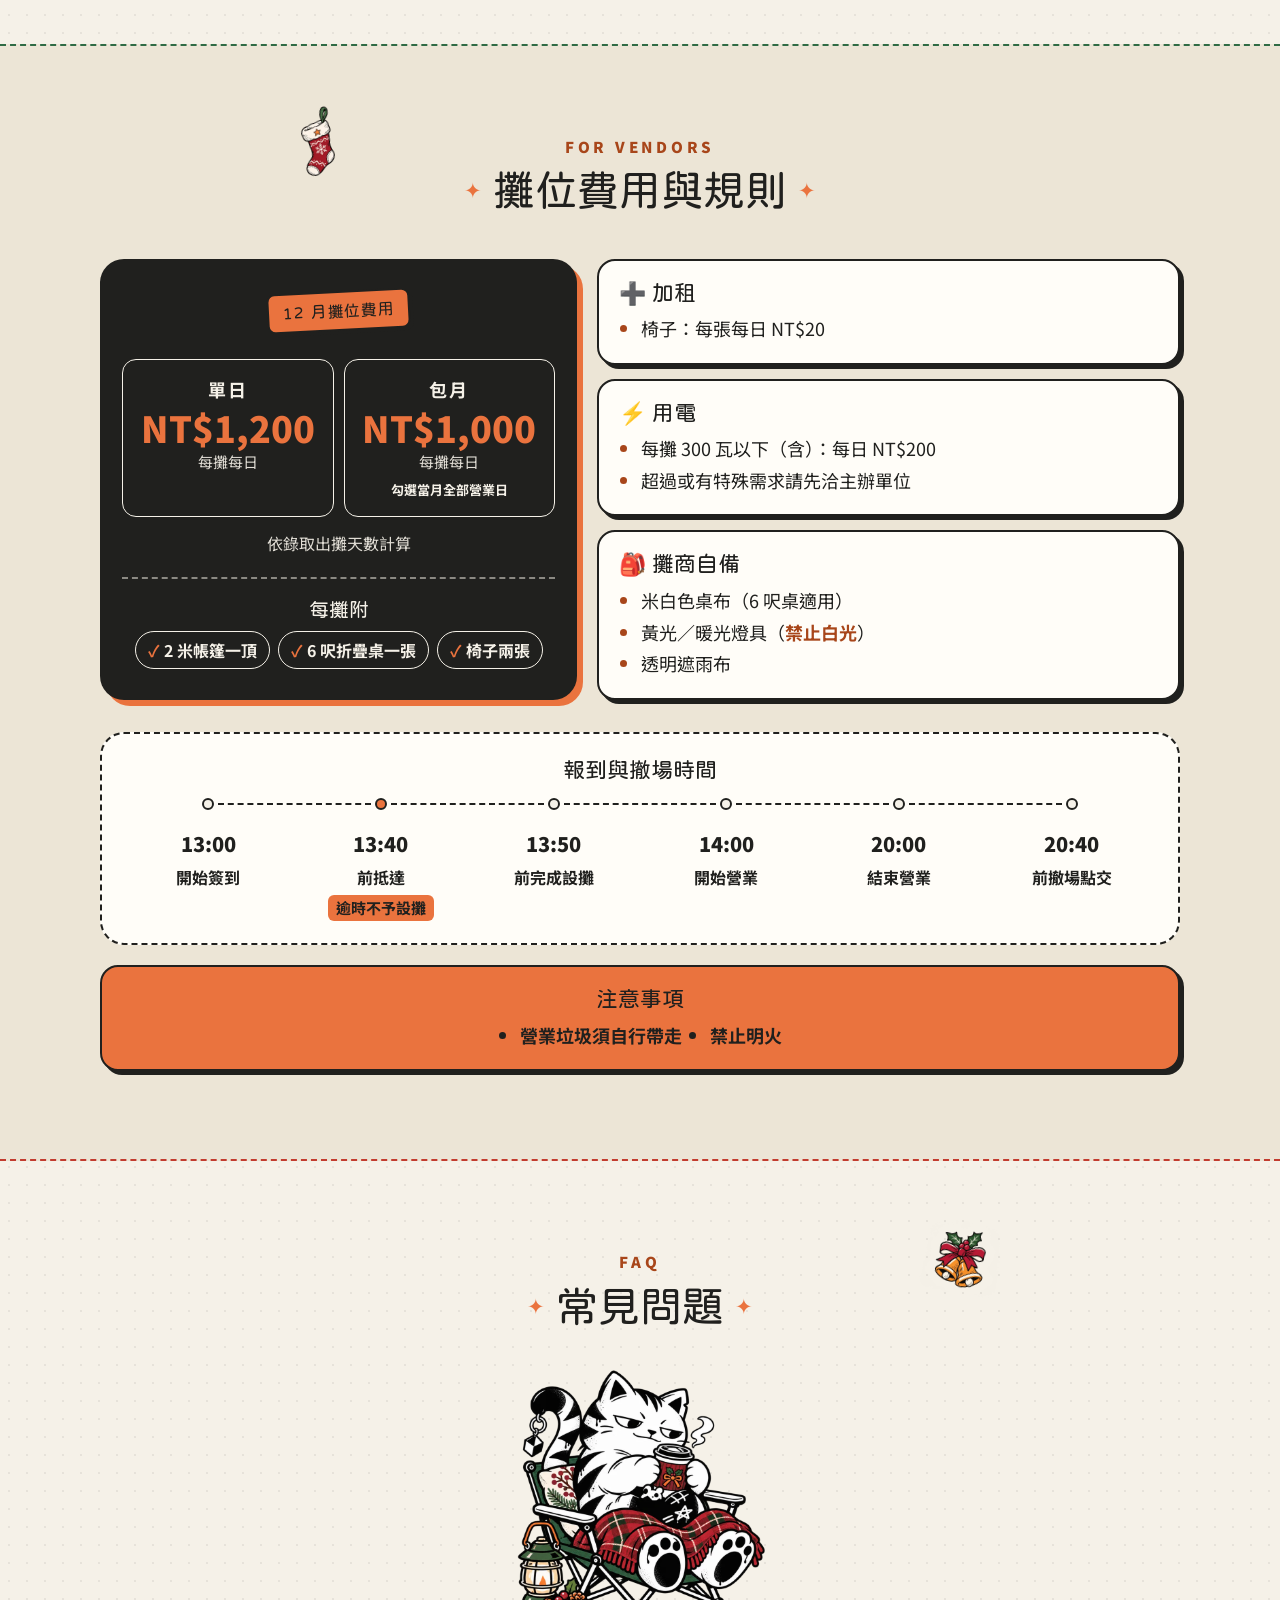
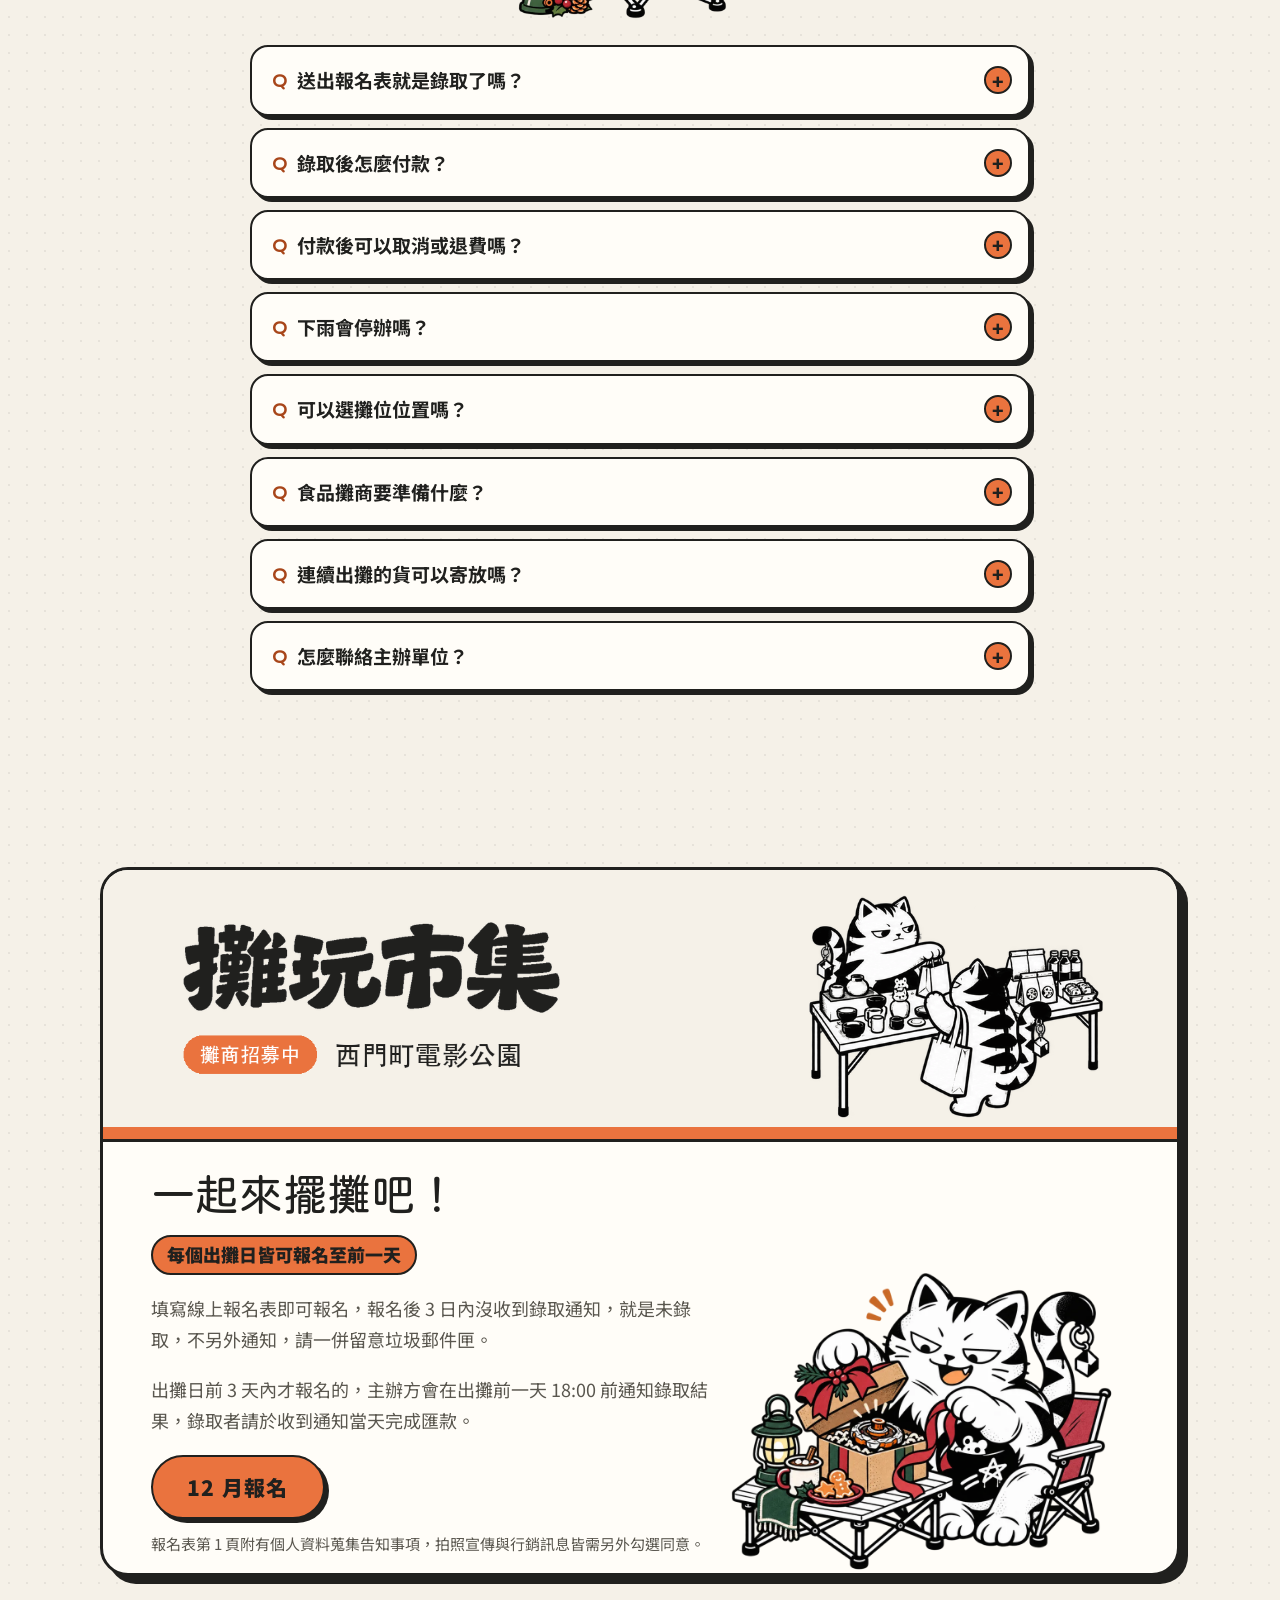
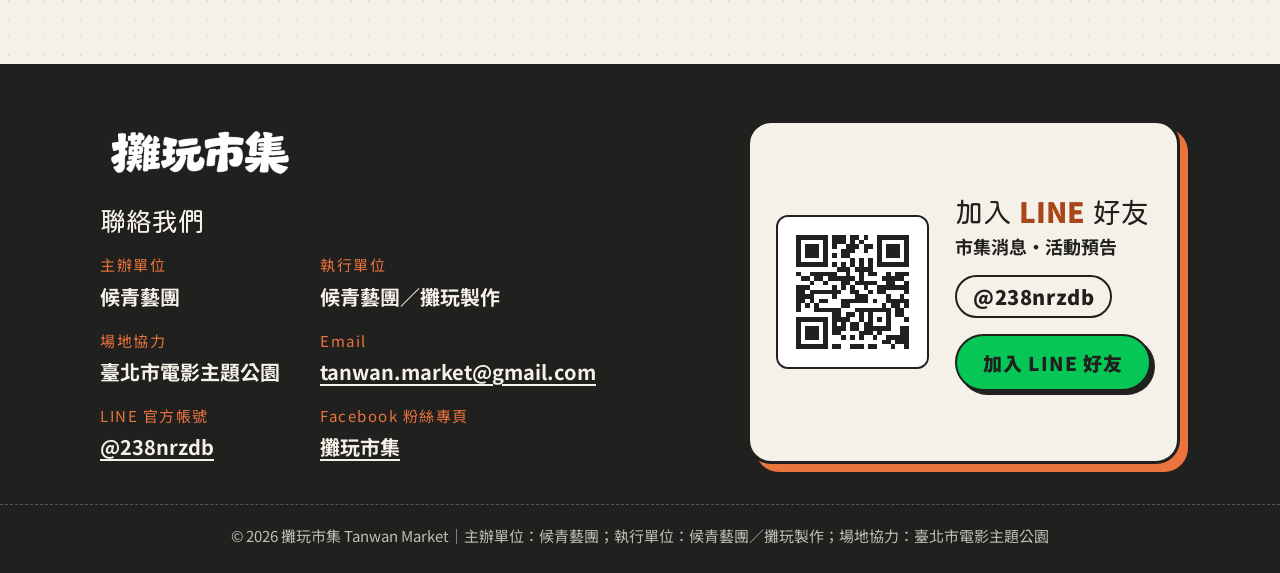
==== commit 27643351: "首頁陀螺區塊加上立即報名按鈕 Co-Authored-By: Claude Opus 5.5 <noreply@anthropic.com>" ====
--- a/index.html
+++ b/index.html
@@ -51,7 +51,7 @@
           <li><a href="#fees">費用規則</a></li>
           <li><a href="#faq">常見問題</a></li>
           <li><a href="#contact">聯絡我們</a></li>
-          <li class="nav-cup"><a href="cup/">陀螺公開賽</a></li>
+          <li class="nav-cup"><a href="cup/">陀螺比賽報名</a></li>
         </ul>
       </nav>
       <a class="btn btn-sm" href="https://forms.gle/8Fhi1L7nHp1qh5zT6" target="_blank" rel="noopener">12 月報名<span class="sr-only">（另開新分頁）</span></a>
@@ -95,7 +95,7 @@
     <!-- ===================== 西門盃橫幅（連到 /cup/） ===================== -->
     <section class="cup-promo" aria-label="西門盃公開賽">
       <div class="container">
-        <a class="cup-promo-card" href="cup/">
+        <div class="cup-promo-card">
           <div class="cup-promo-text">
             <p class="cup-promo-title">
               <img class="cup-promo-event" src="assets/cup/spin-ximen-white.webp" alt="旋轉吧！西門" width="1200" height="346" loading="lazy">
@@ -106,12 +106,16 @@
             </p>
             <div class="cup-promo-info">
               <p class="cup-promo-meta"><span>戰鬥陀螺公開賽</span><span class="cup-promo-date"><span class="nobr">12/19（六）</span><span class="nobr">–12/20（日）</span></span></p>
-              <span class="cup-promo-cta">看賽事資訊 →</span>
+              <p class="cup-promo-open">報名開放中，額滿為止</p>
+              <div class="cup-promo-actions">
+                <a class="btn cup-promo-signup" href="https://www.accupass.com/go/ximencup" target="_blank" rel="noopener">立即報名<span class="sr-only">（另開新分頁）</span></a>
+                <a class="btn btn-ghost" href="cup/">看賽事資訊 →</a>
+              </div>
               <p class="cup-promo-monthly"><span class="nobr">每個週末都有公開賽，</span><span class="nobr">每月一週地區賽</span></p>
             </div>
           </div>
           <img class="cup-promo-cat" src="assets/cup/cat-low-launch.webp" alt="" width="800" height="800" loading="lazy">
-        </a>
+        </div>
       </div>
     </section>
 
--- a/styles.css
+++ b/styles.css
@@ -315,7 +315,20 @@
   overflow: hidden;
   transition: transform .15s ease, box-shadow .15s ease;
 }
-.cup-promo-card:hover { transform: translate(-2px, -2px); box-shadow: 10px 10px 0 var(--ink); }
+.cup-promo-open {
+  display: inline-block;
+  margin: 14px 0 8px;
+  padding: 2px 12px;
+  background: var(--ink);
+  color: var(--white);
+  border-radius: 999px;
+  font-size: .9375rem;
+  font-weight: 900;
+  letter-spacing: .06em;
+}
+.cup-promo-actions { display: flex; flex-wrap: wrap; gap: 12px; justify-content: center; margin: 0 0 14px; }
+.cup-promo-signup { background: var(--ink); color: var(--white); }
+.cup-promo-signup:hover { background: var(--ink); color: var(--white); }
 .cup-promo-text p { margin: 0; }
 .cup-promo-title { margin: 14px auto 6px; }
 .cup-promo-title img { width: min(100%, 440px); margin: 0 auto; }
@@ -945,6 +958,7 @@
   .cup-promo-title { grid-area: title; margin: 10px 0 0; }
   .cup-promo-title img { margin: 0; }
   .cup-promo-info { grid-area: info; padding-left: 28px; border-left: 2.5px dashed var(--ink); }
+  .cup-promo-actions { justify-content: flex-start; }
   .cup-promo-meta > span:first-child { white-space: nowrap; font-size: clamp(1rem, 1.3vw, 1.1875rem); }
   .cup-promo-cat { width: 100%; margin: 0; align-self: end; }
   .info-layout { grid-template-columns: 1.1fr .9fr; gap: 40px; }
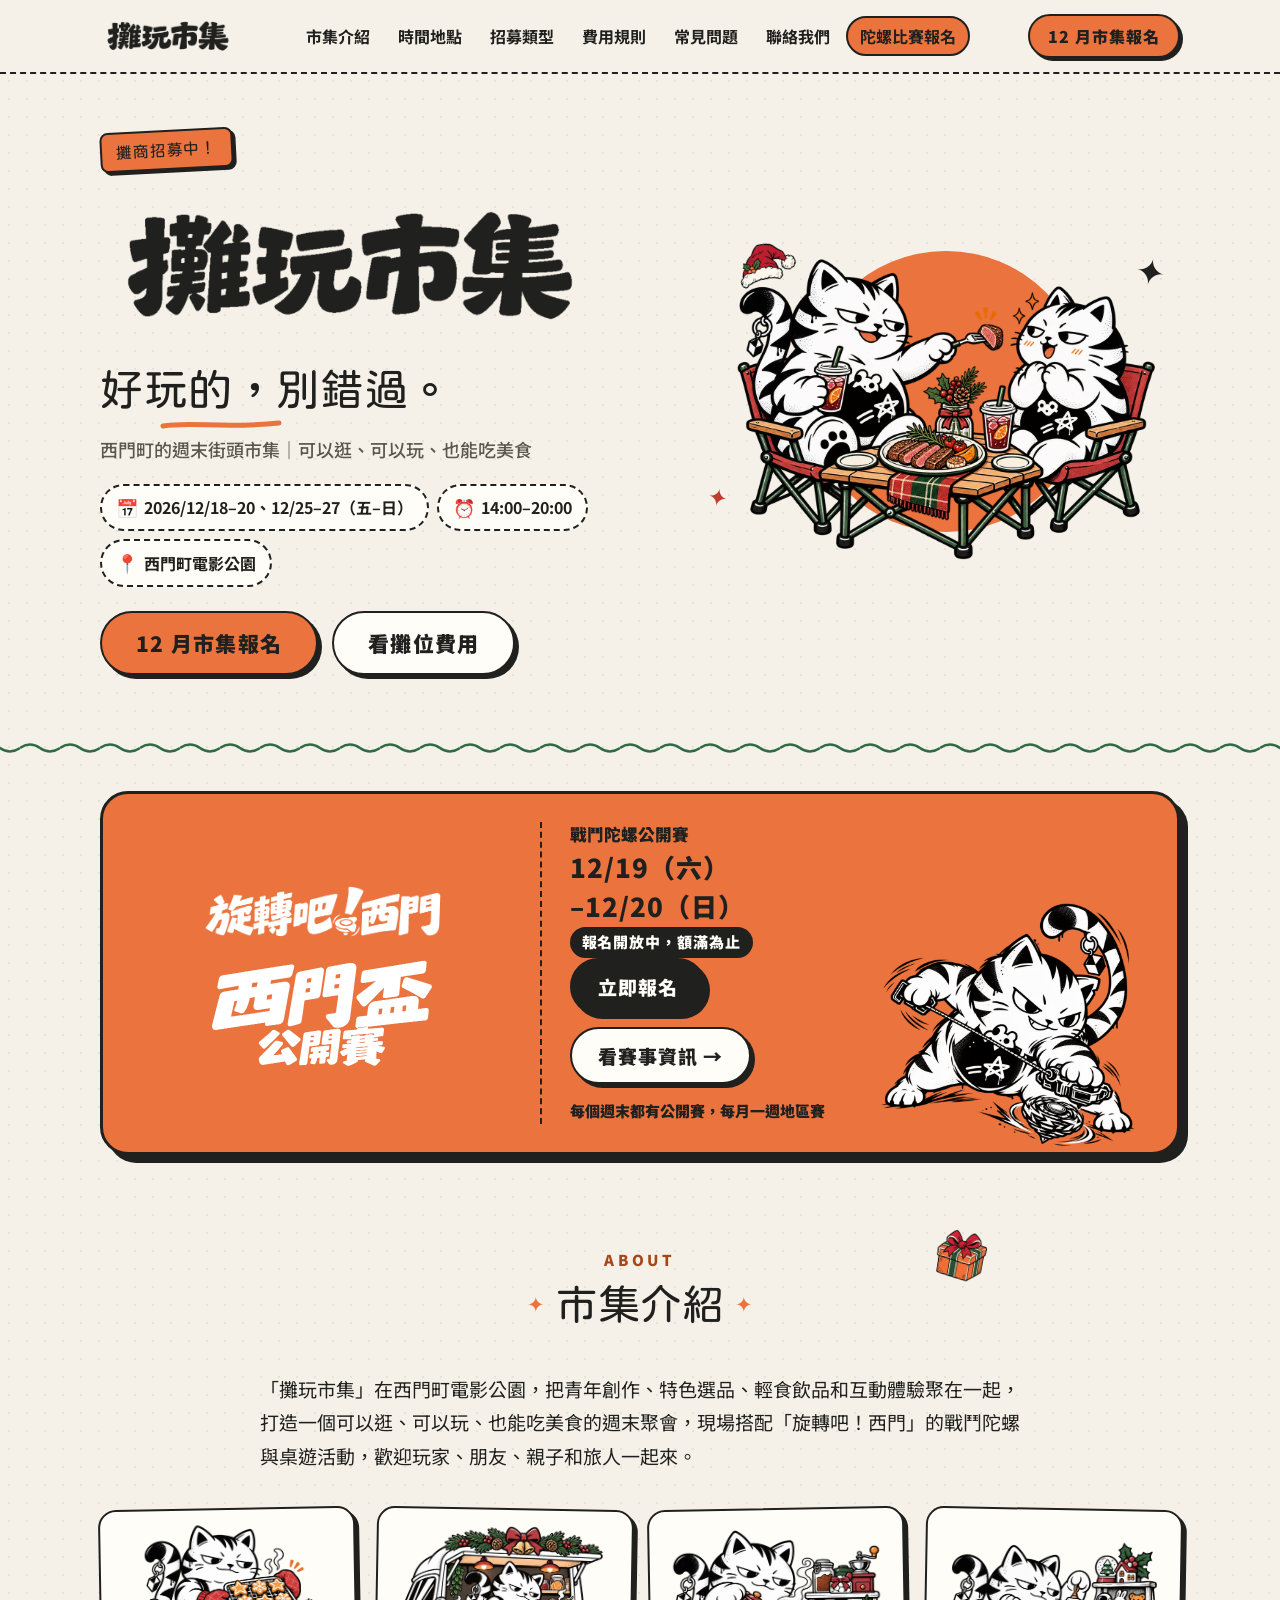
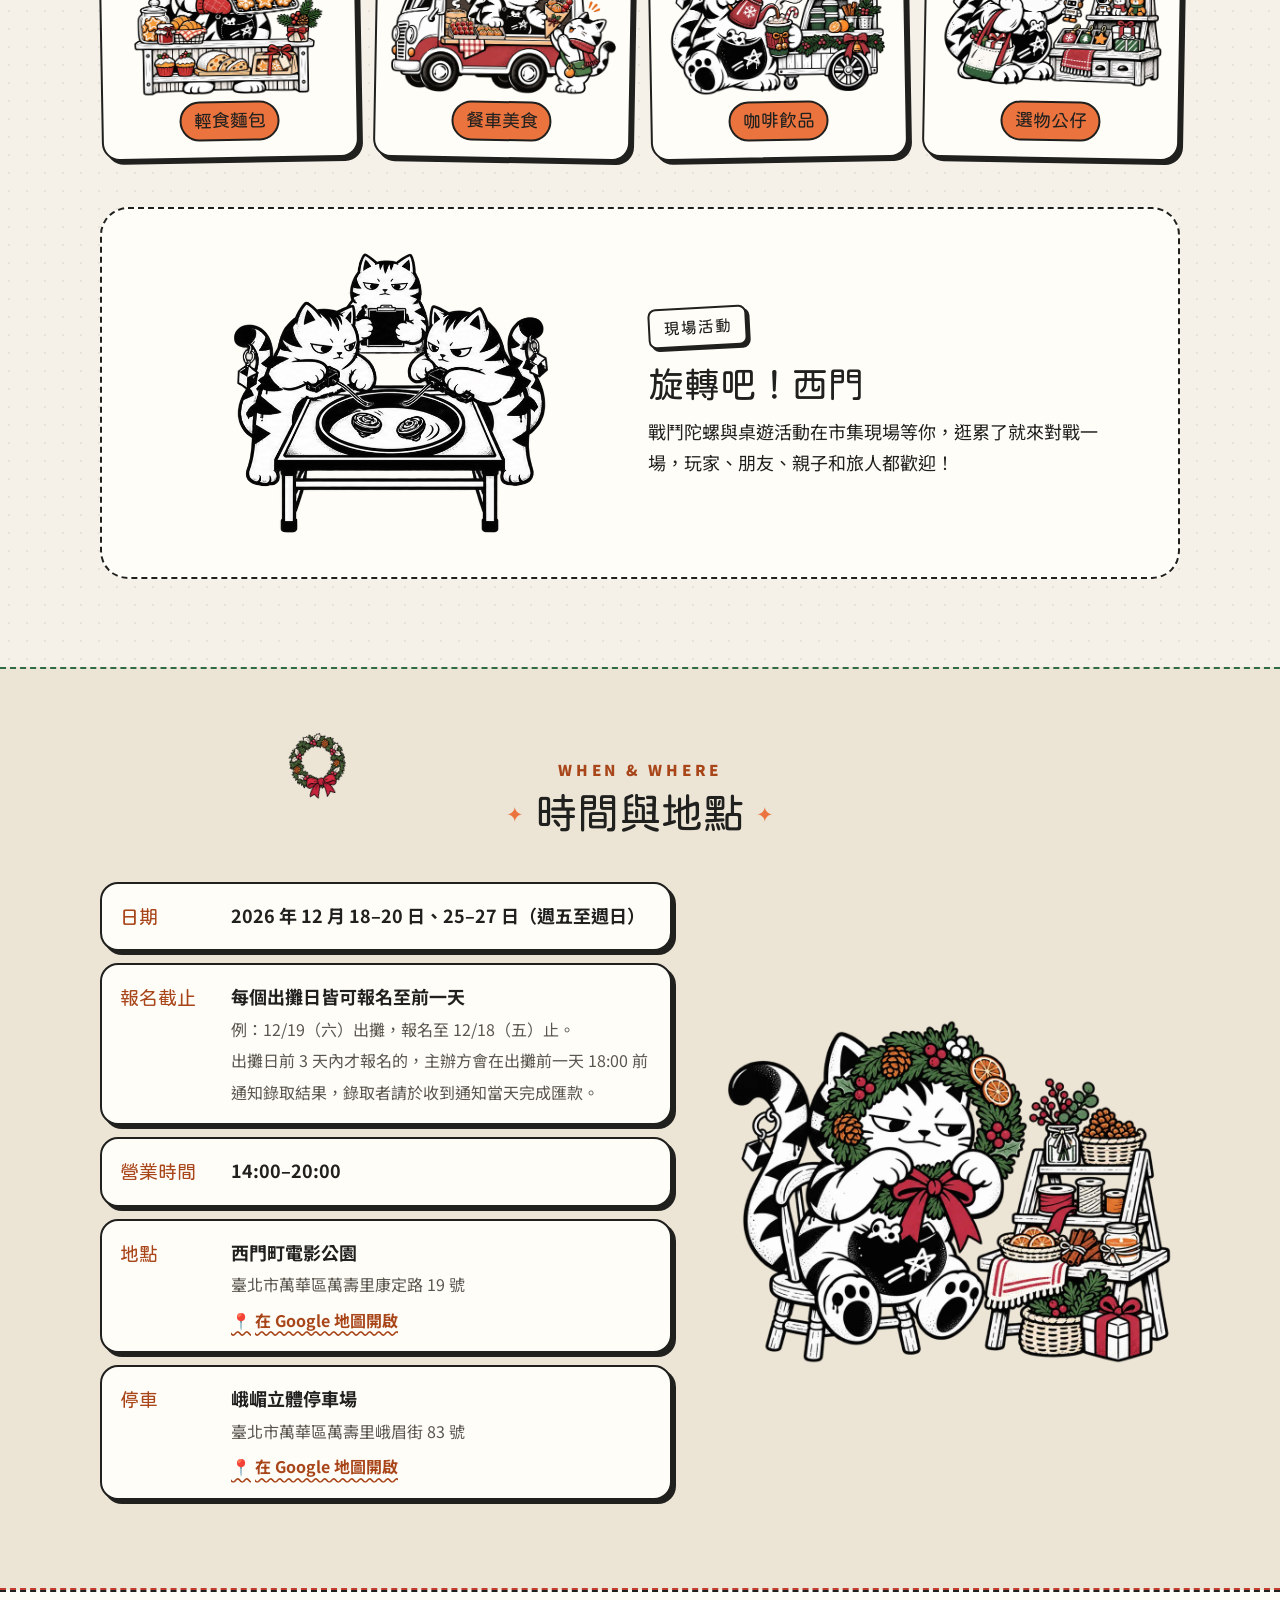
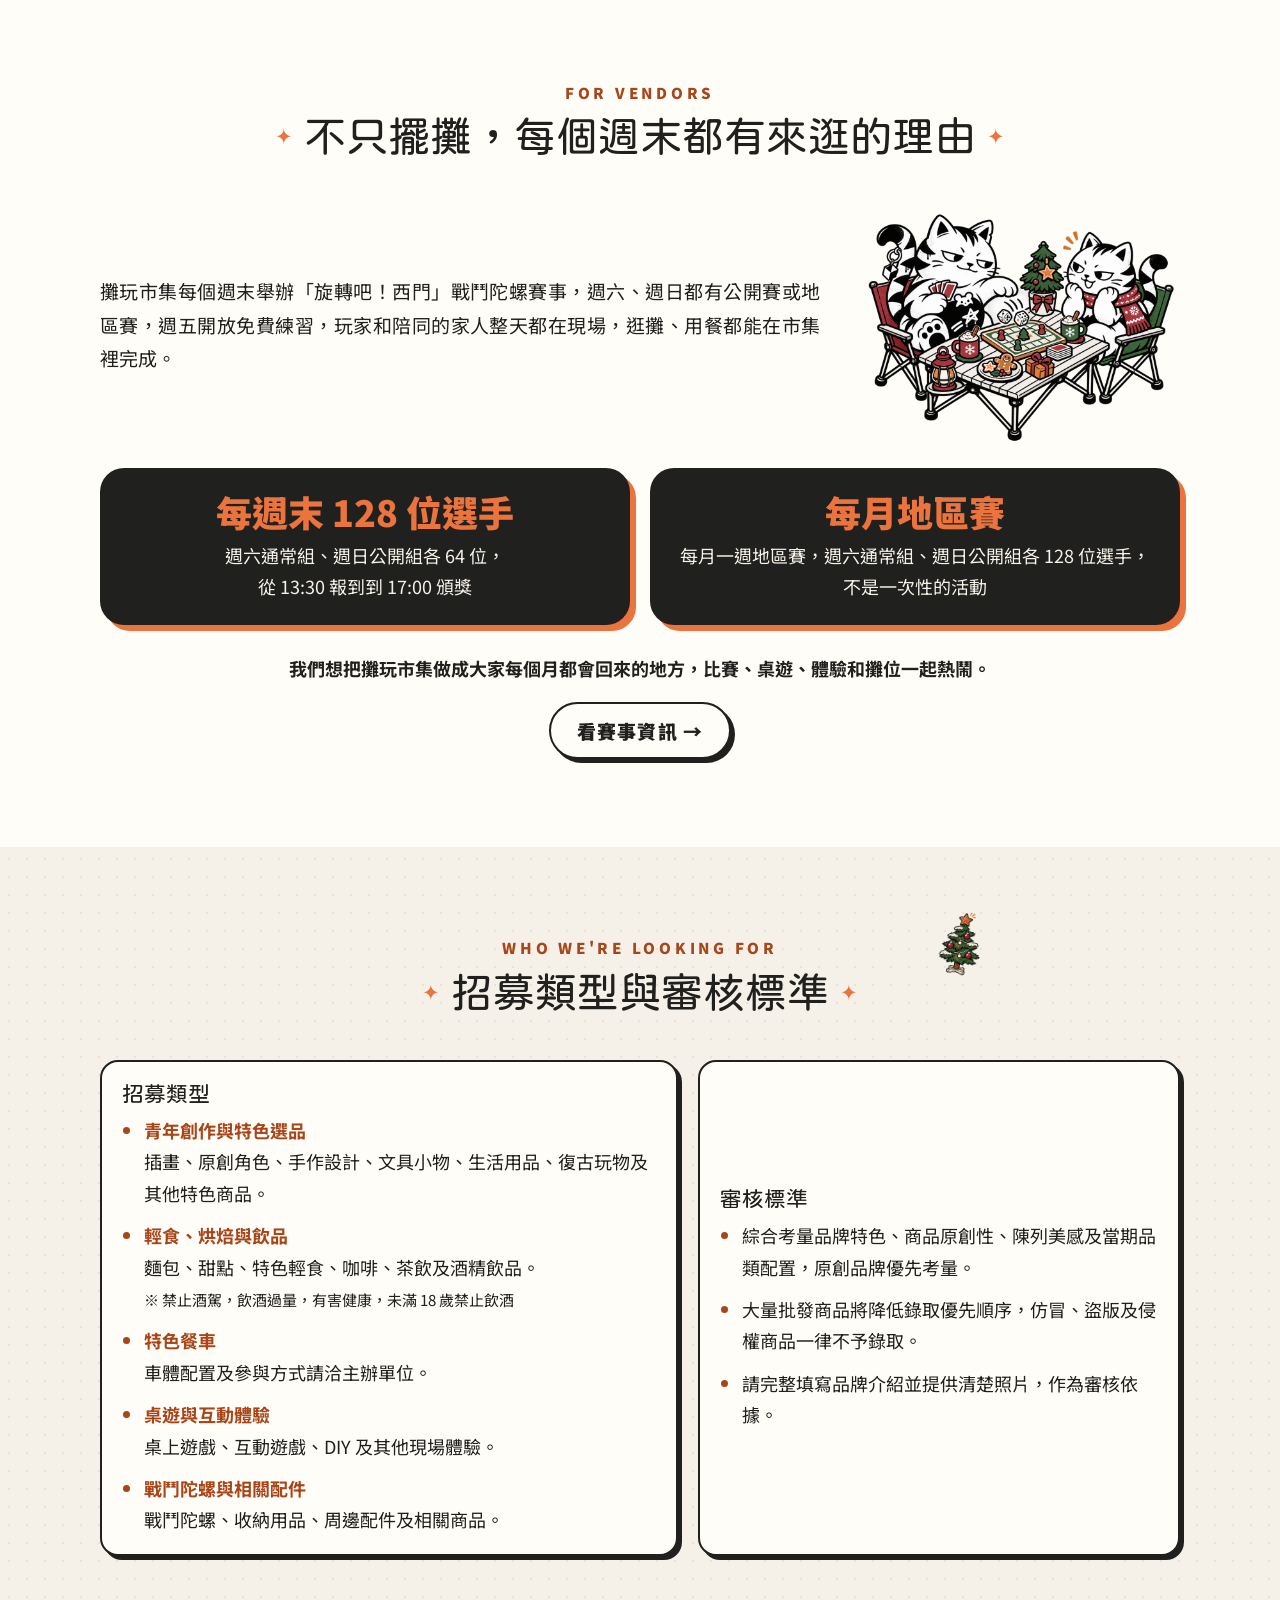
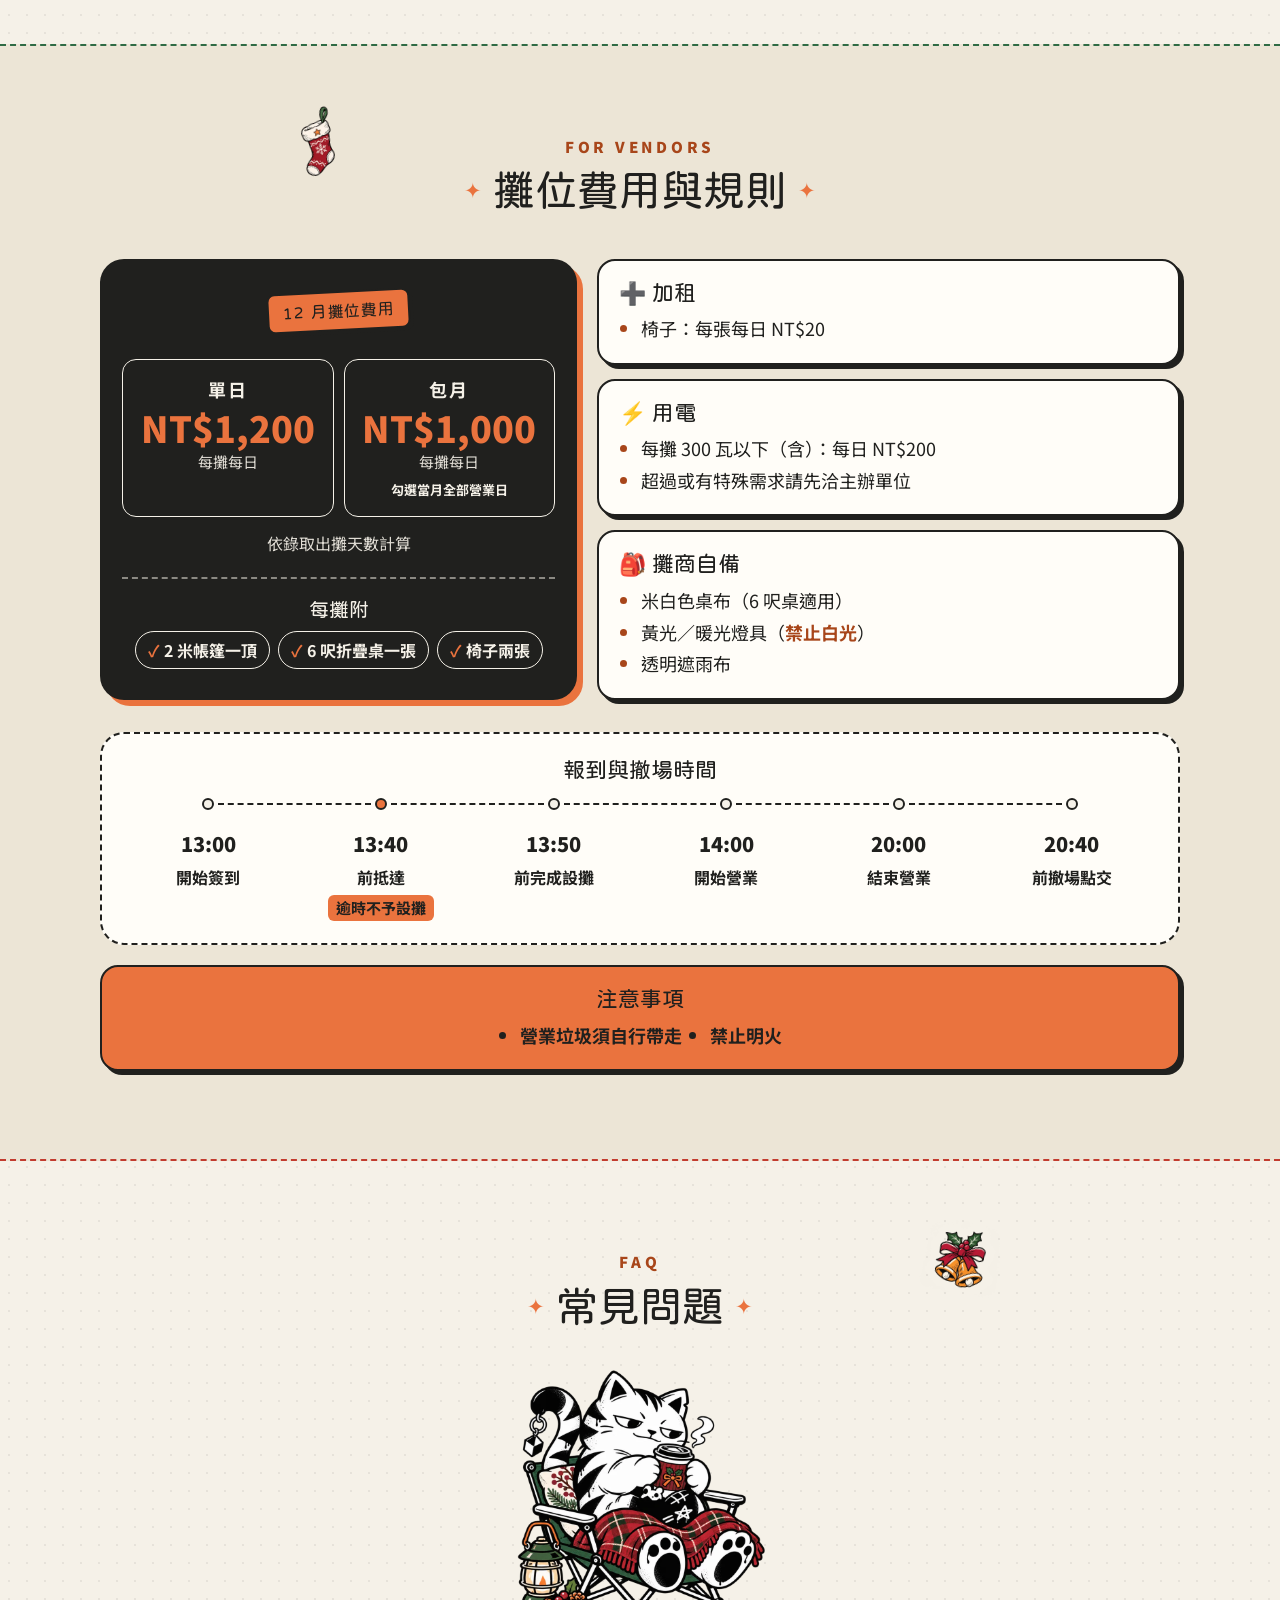
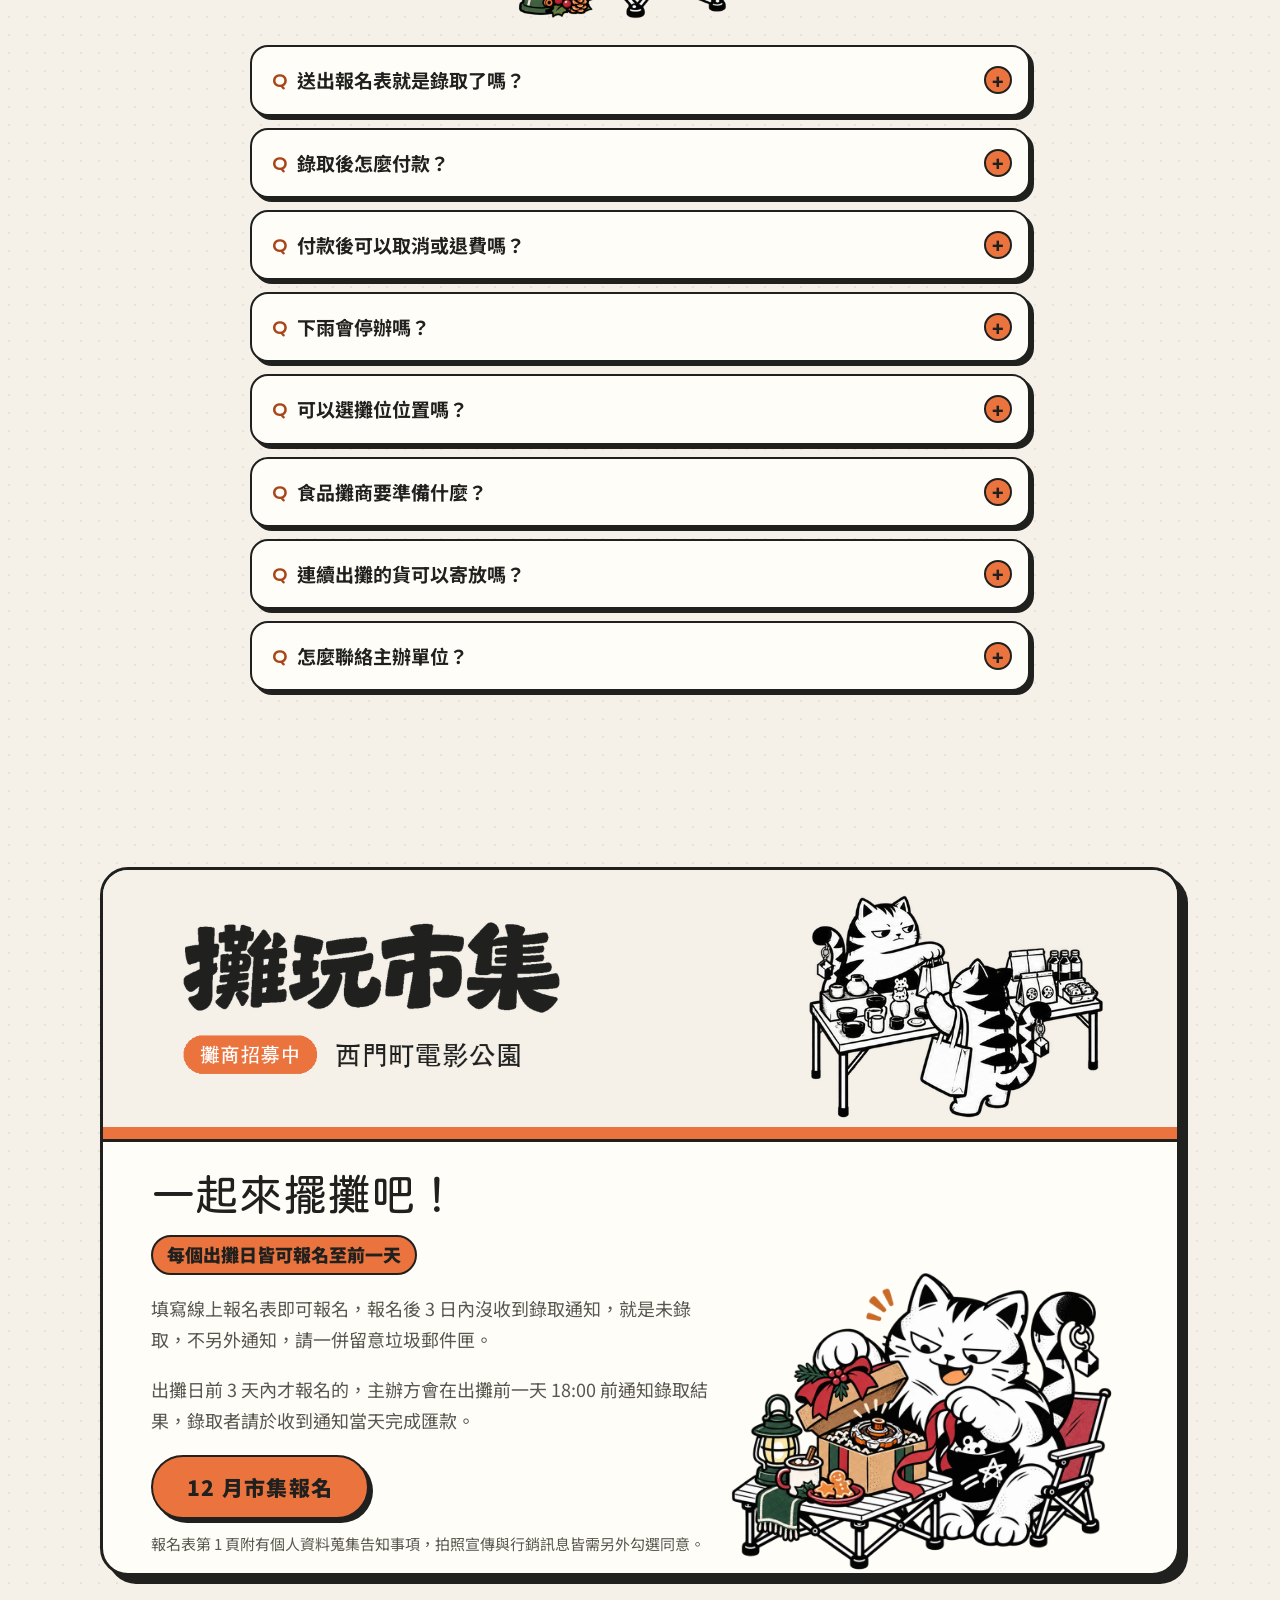
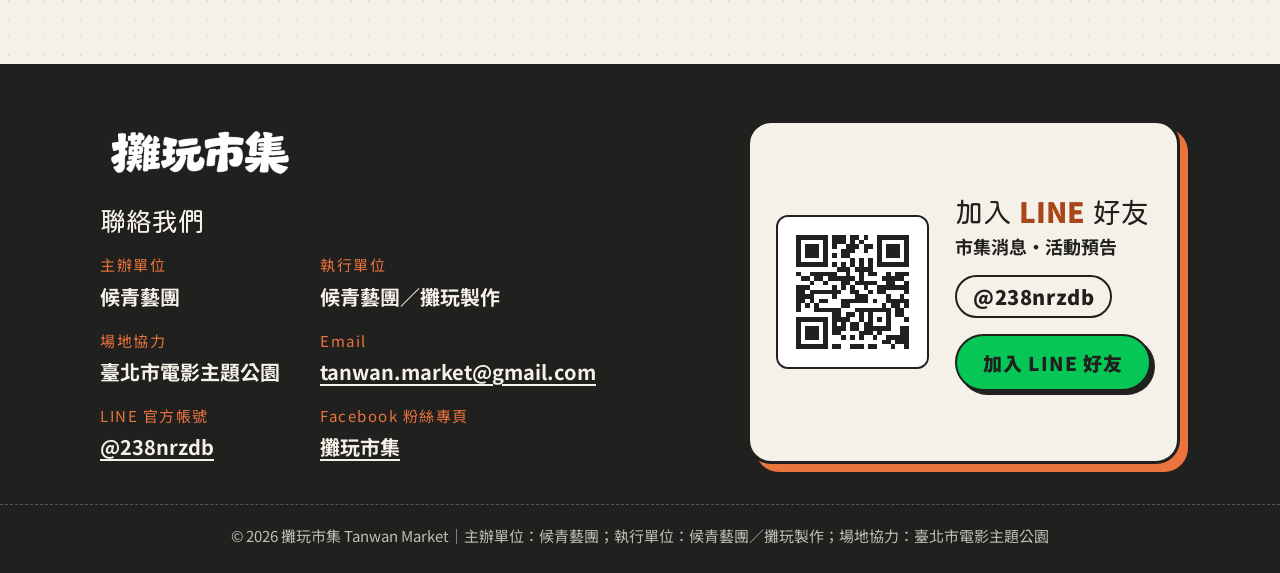
==== commit f1947f6f: "攤商報名按鈕改為 12 月市集報名 Co-Authored-By: Claude Opus 5.5 <noreply@anthropic.com>" ====
--- a/index.html
+++ b/index.html
@@ -54,7 +54,7 @@
           <li class="nav-cup"><a href="cup/">陀螺比賽報名</a></li>
         </ul>
       </nav>
-      <a class="btn btn-sm" href="https://forms.gle/8Fhi1L7nHp1qh5zT6" target="_blank" rel="noopener">12 月報名<span class="sr-only">（另開新分頁）</span></a>
+      <a class="btn btn-sm" href="https://forms.gle/8Fhi1L7nHp1qh5zT6" target="_blank" rel="noopener">12 月市集報名<span class="sr-only">（另開新分頁）</span></a>
     </div>
   </header>
 
@@ -79,7 +79,7 @@
           </ul>
 
           <div class="hero-actions">
-            <a class="btn btn-lg" href="https://forms.gle/8Fhi1L7nHp1qh5zT6" target="_blank" rel="noopener">12 月報名<span class="sr-only">（另開新分頁）</span></a>
+            <a class="btn btn-lg" href="https://forms.gle/8Fhi1L7nHp1qh5zT6" target="_blank" rel="noopener">12 月市集報名<span class="sr-only">（另開新分頁）</span></a>
             <a class="btn btn-ghost btn-lg" href="#fees">看攤位費用</a>
           </div>
         </div>
@@ -409,7 +409,7 @@
               <p>填寫線上報名表即可報名，報名後 3 日內沒收到錄取通知，就是未錄取，不另外通知，請一併留意垃圾郵件匣。</p>
               <p>出攤日前 3 天內才報名的，主辦方會在出攤前一天 18:00 前通知錄取結果，錄取者請於收到通知當天完成匯款。</p>
               <div class="signup-actions">
-                <a class="btn btn-lg" href="https://forms.gle/8Fhi1L7nHp1qh5zT6" target="_blank" rel="noopener">12 月報名<span class="sr-only">（另開新分頁）</span></a>
+                <a class="btn btn-lg" href="https://forms.gle/8Fhi1L7nHp1qh5zT6" target="_blank" rel="noopener">12 月市集報名<span class="sr-only">（另開新分頁）</span></a>
               </div>
               <p class="signup-privacy">報名表第 1 頁附有個人資料蒐集告知事項，拍照宣傳與行銷訊息皆需另外勾選同意。</p>
             </div>
--- a/styles.css
+++ b/styles.css
@@ -181,6 +181,10 @@
   text-decoration: none;
 }
 .header-nav a:hover { background: var(--paper-deep); }
+.header-nav a, .header-inner > .btn { white-space: nowrap; }
+@media (min-width: 960px) and (max-width: 1199px) {
+  .header-nav li:not(.nav-cup) { display: none; }
+}
 
 /* ---------- hero ---------- */
 .hero {
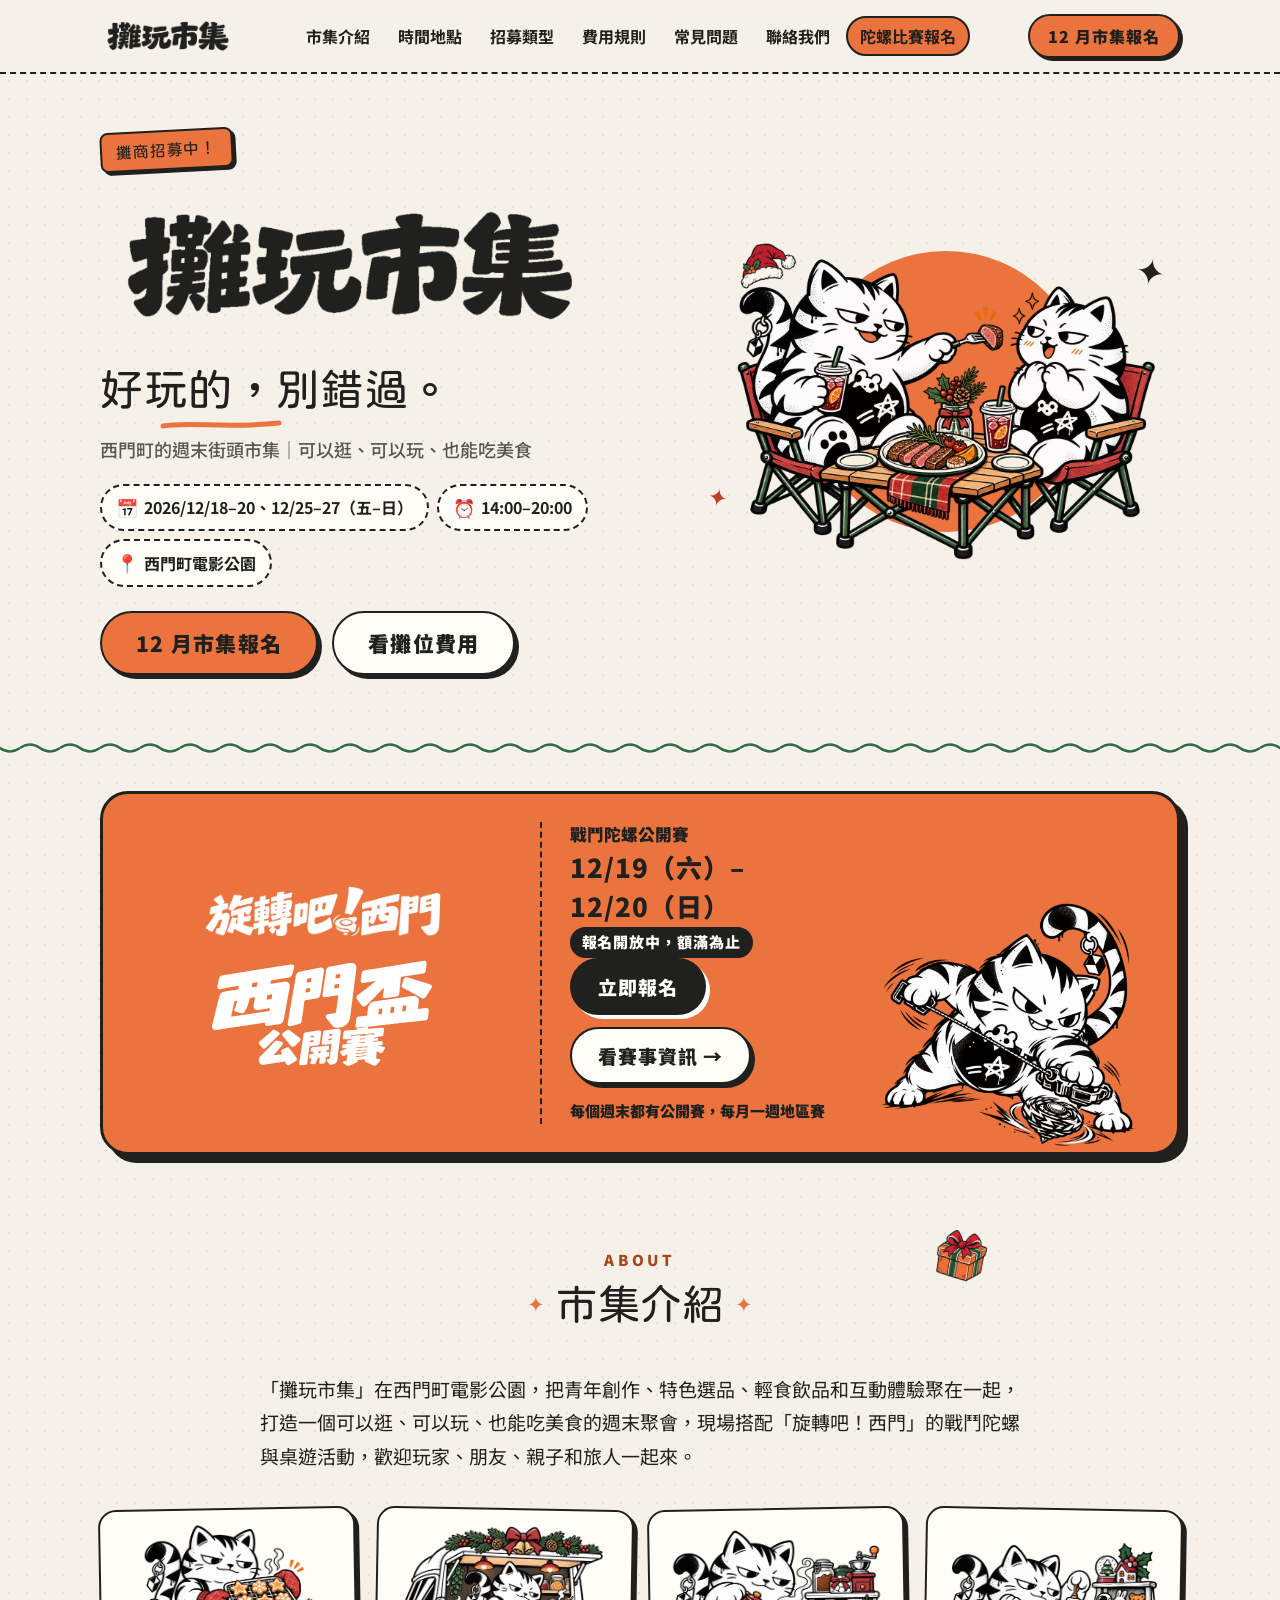
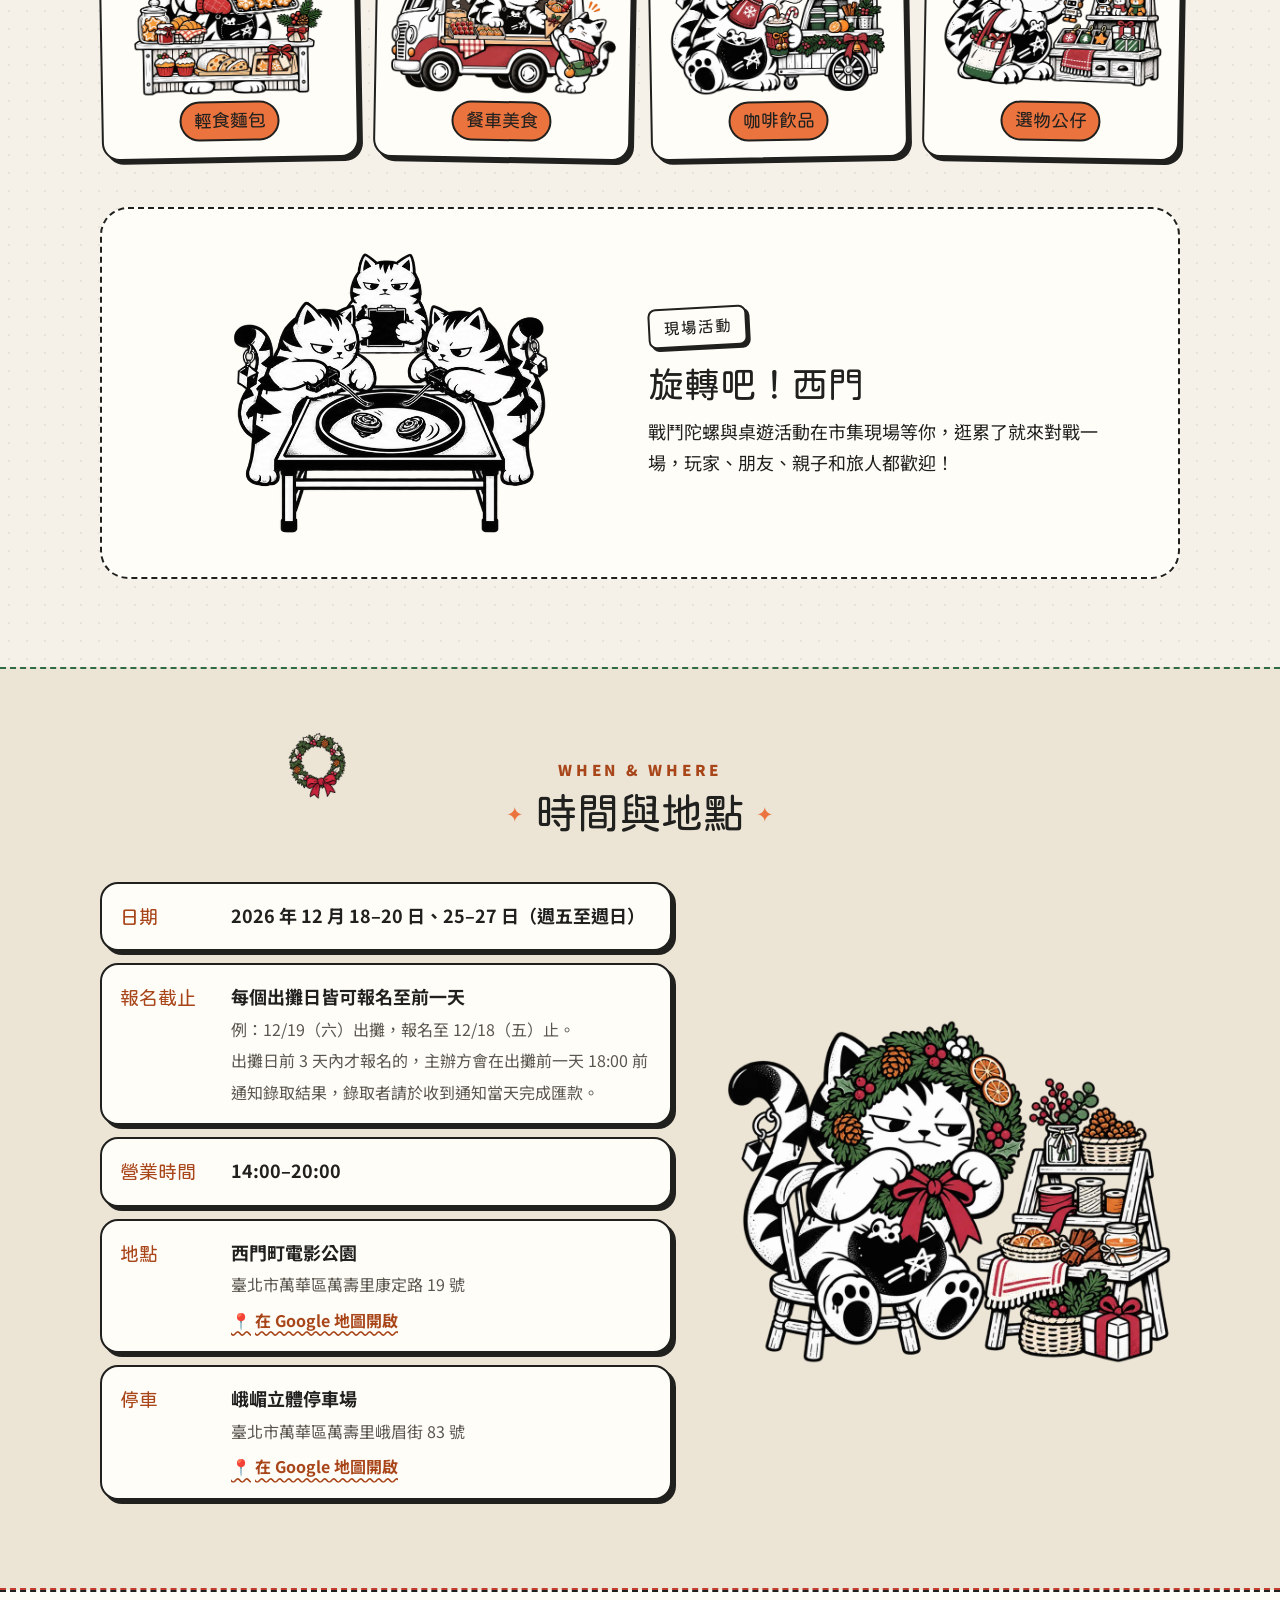
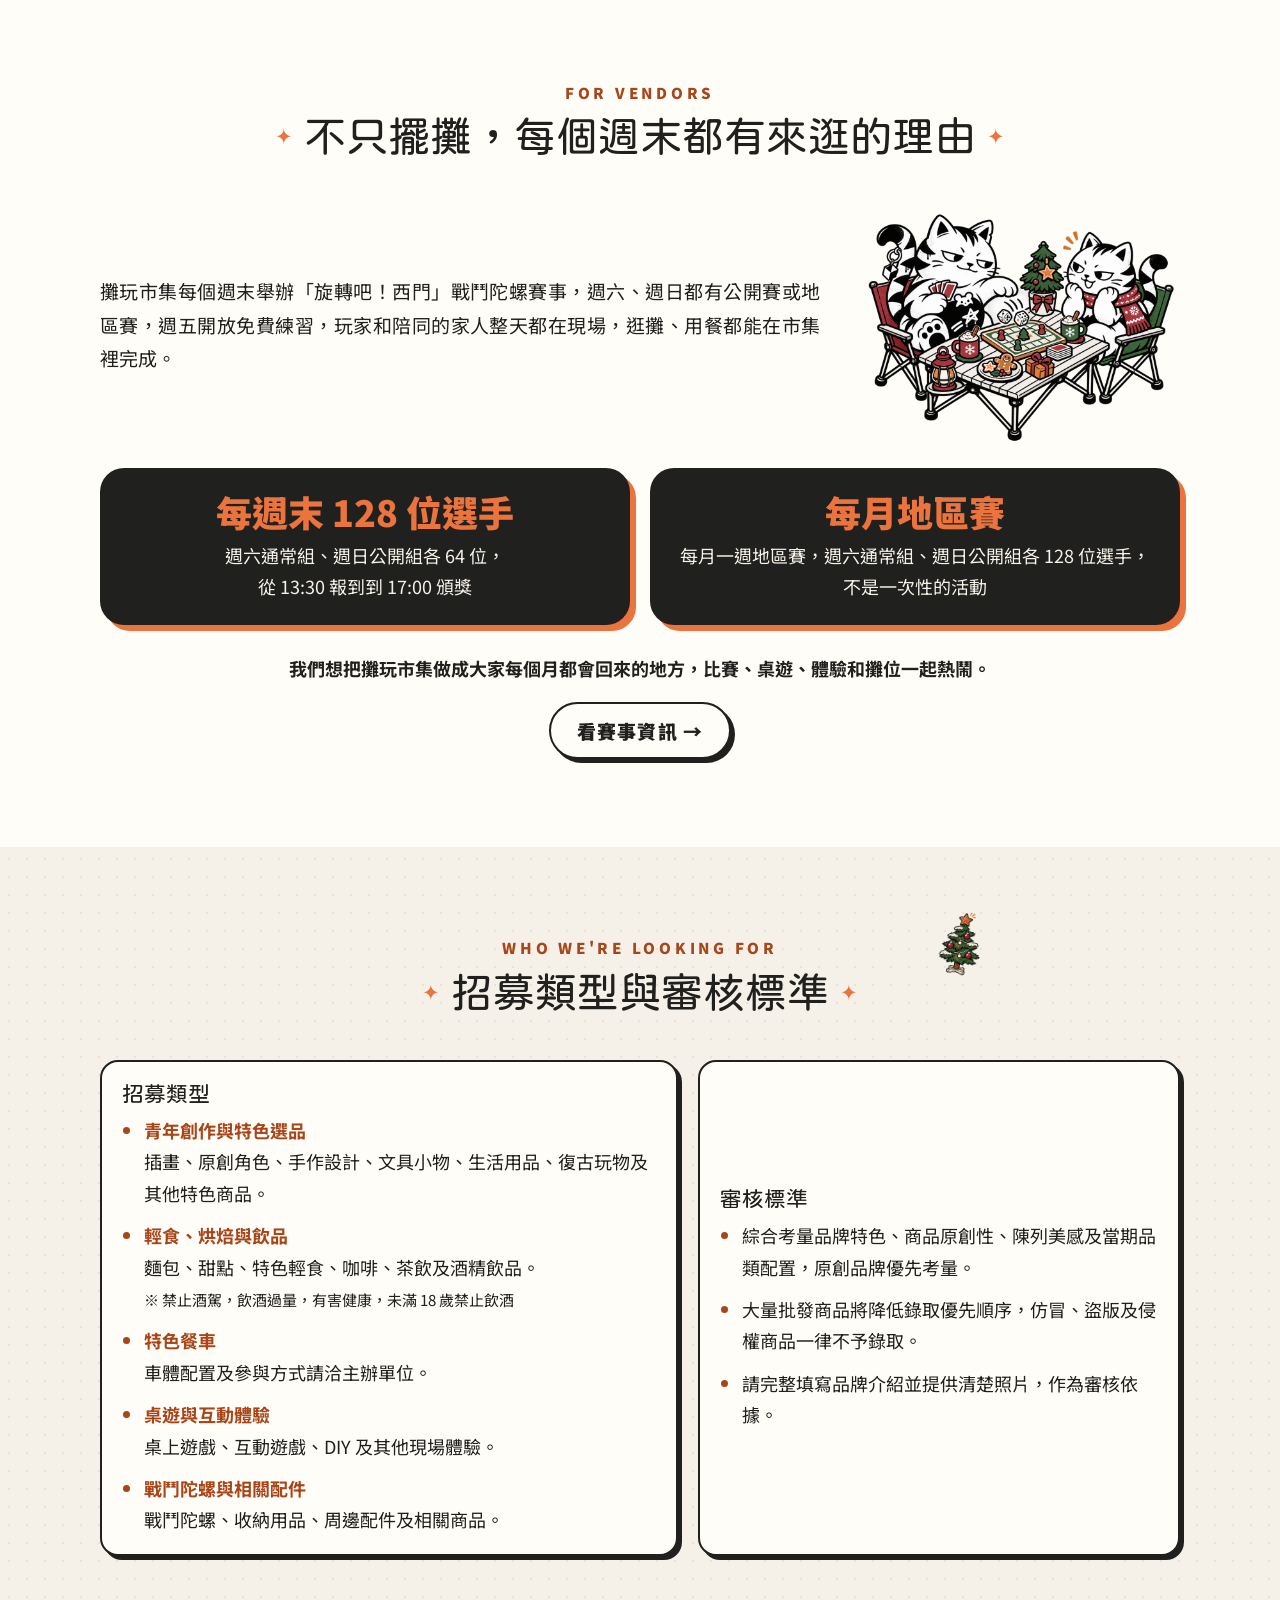
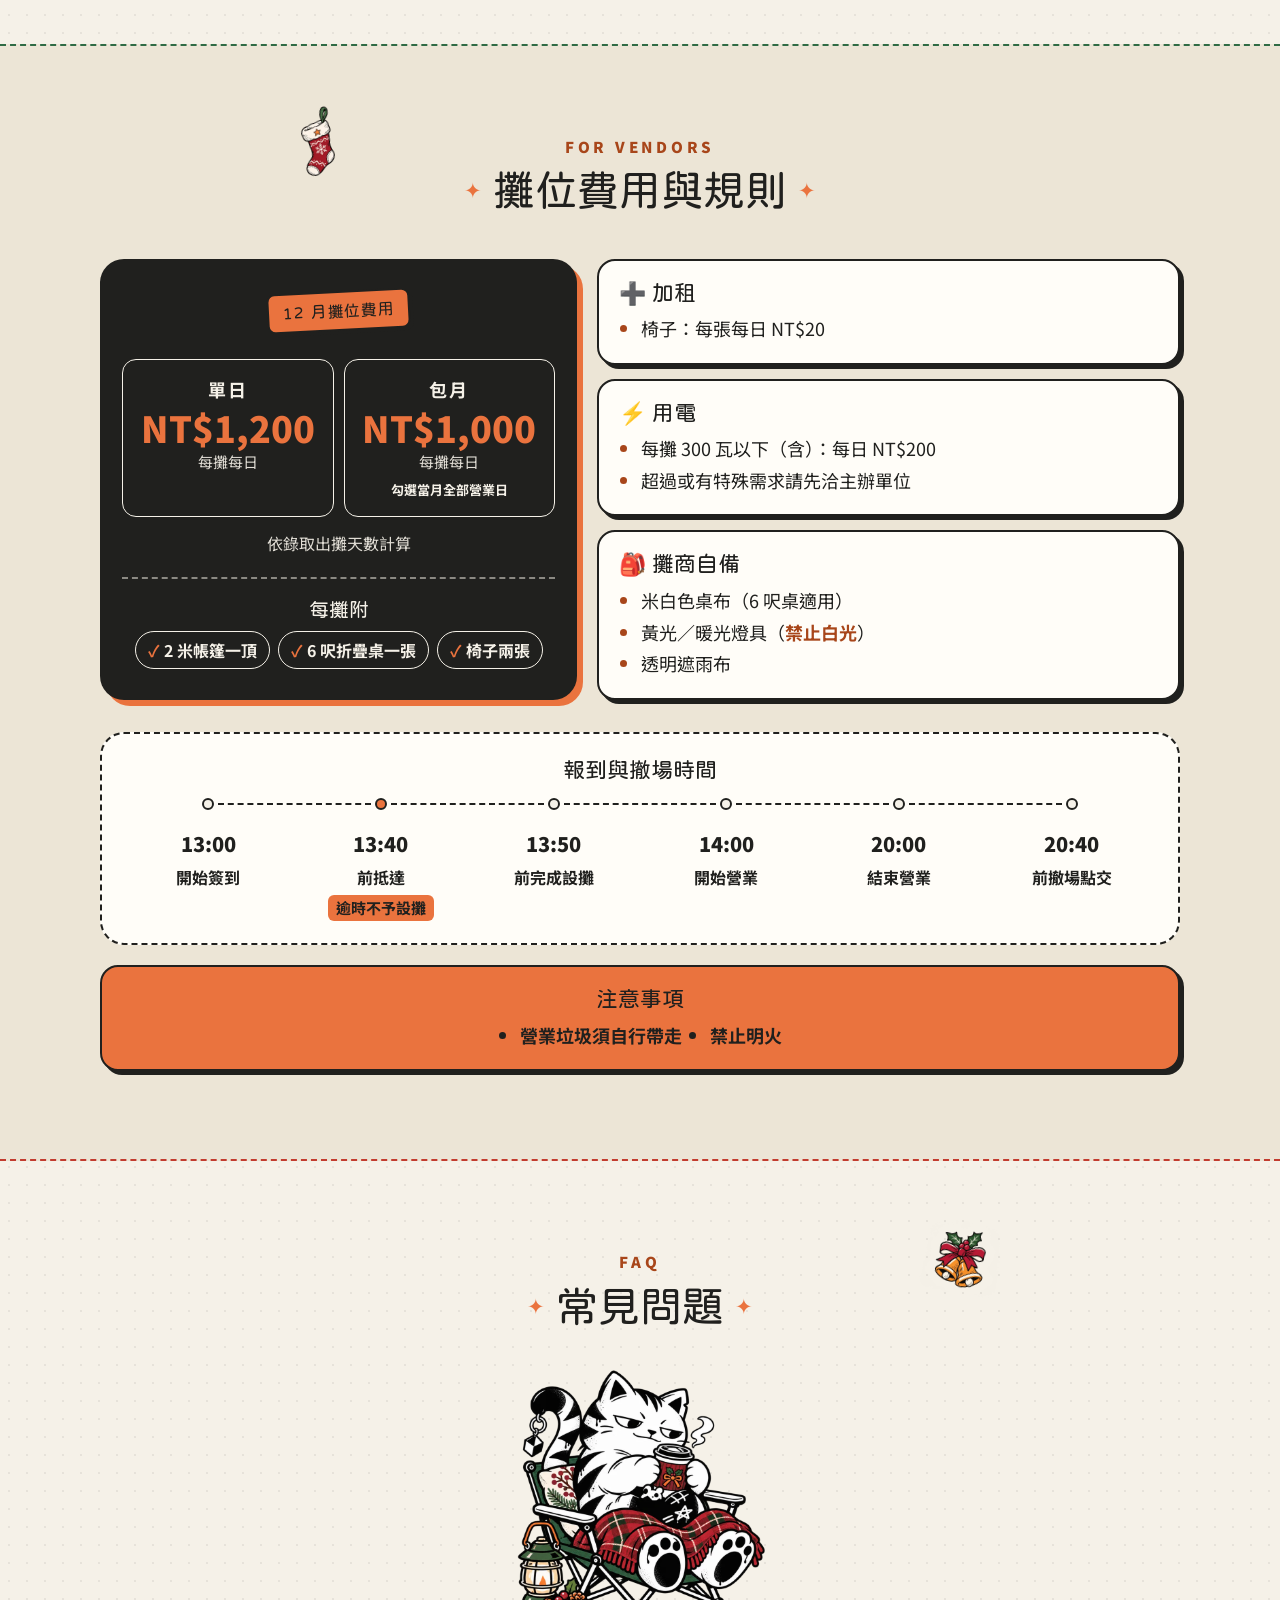
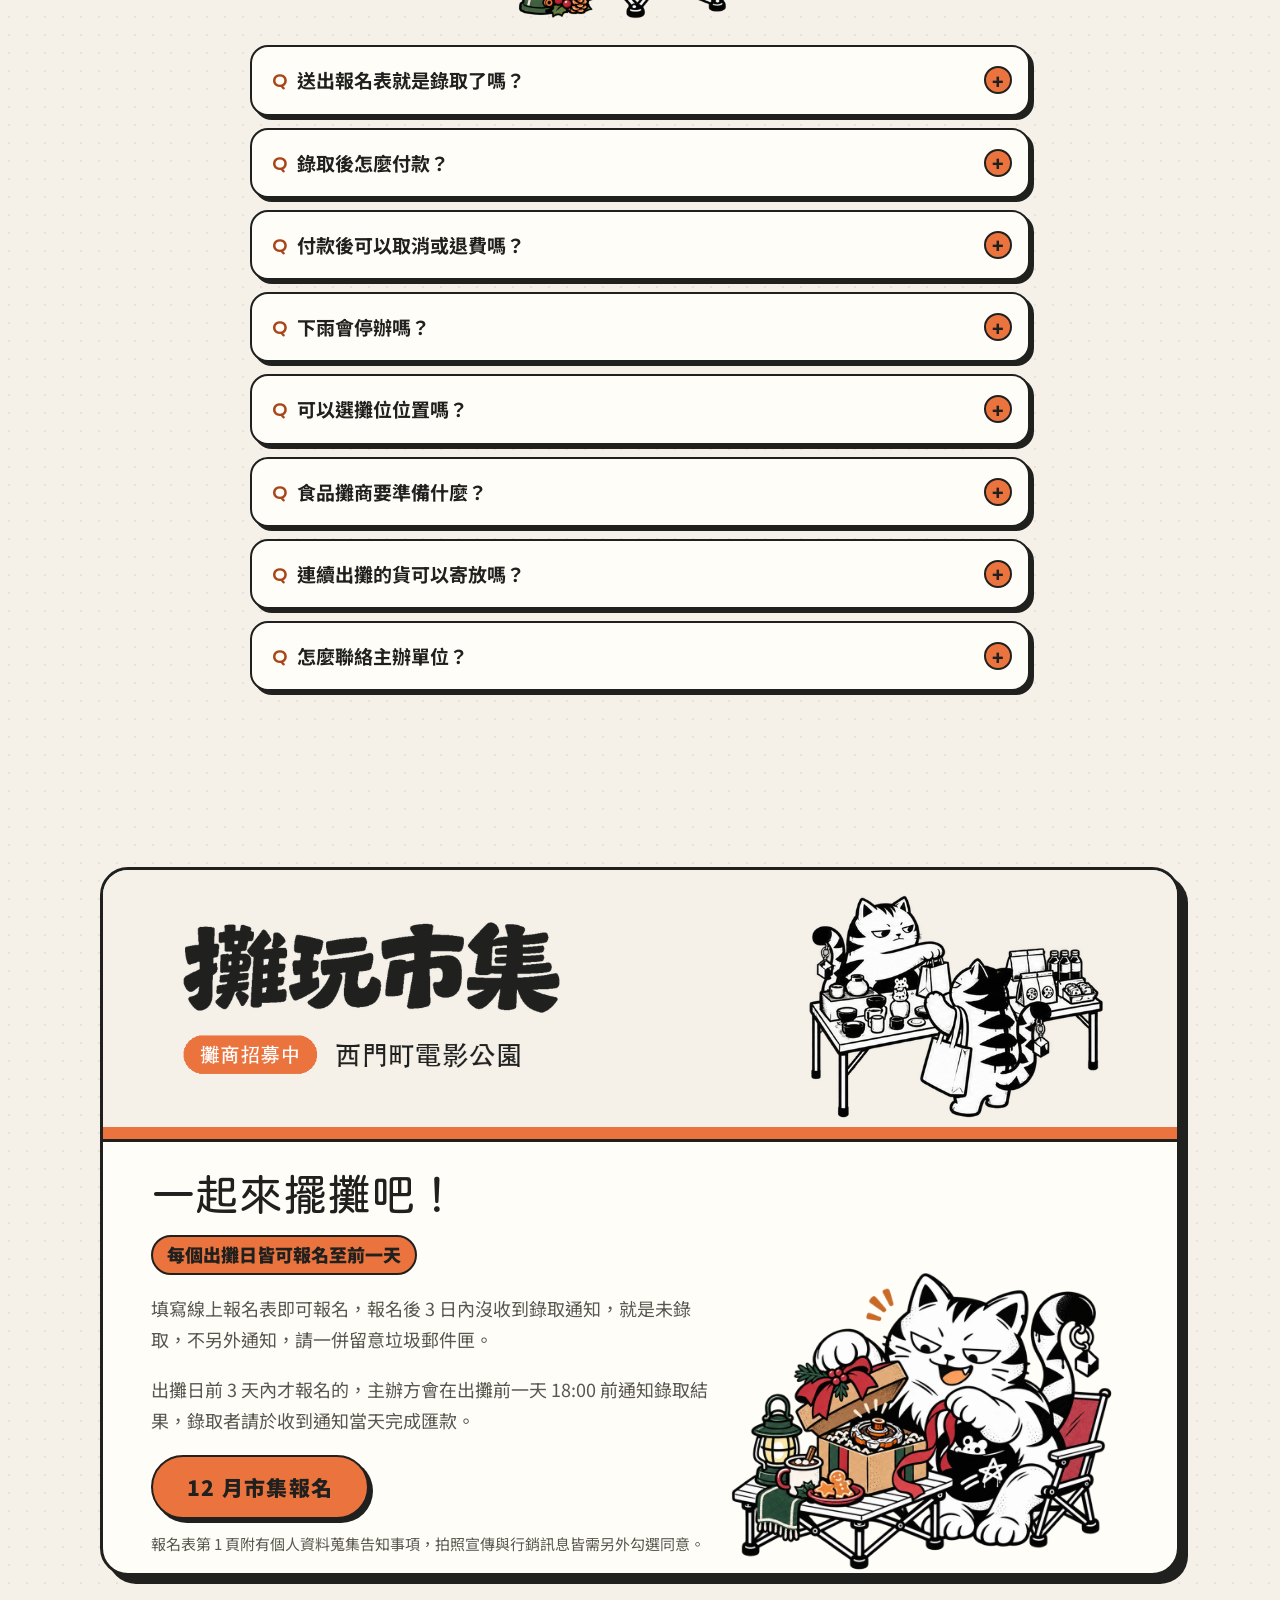
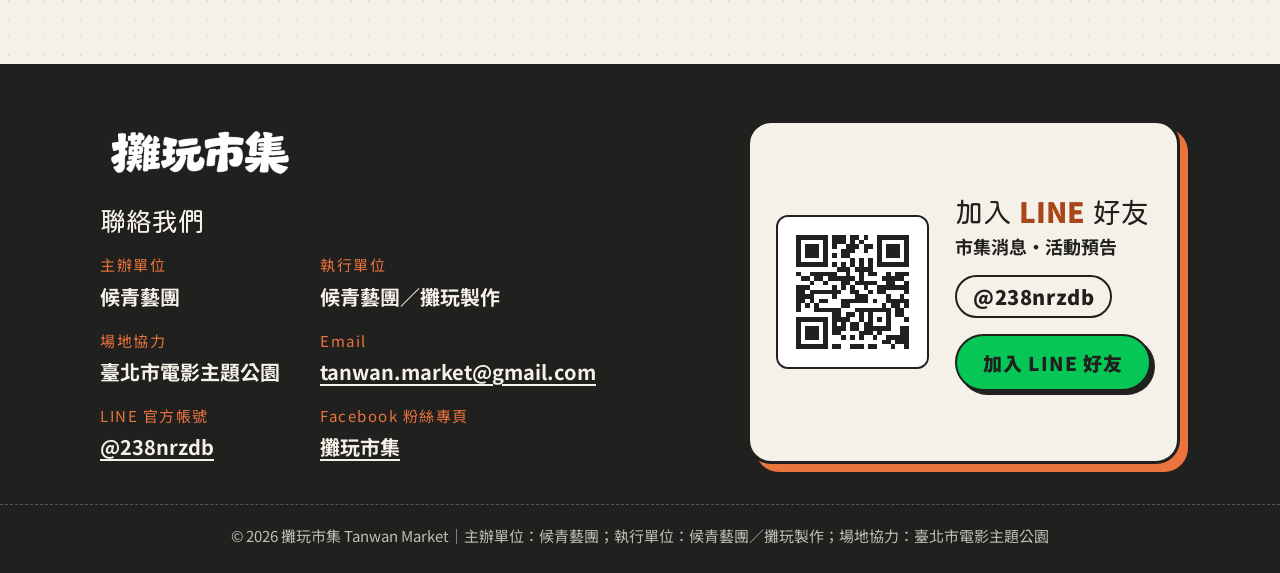
==== commit 2d6d4c2e: "修正手機版西門盃報名按鈕、日期斷行與幾處文字斷行 Co-Authored-By: Claude Opus 5.5 <noreply@anthropic.com>" ====
--- a/index.html
+++ b/index.html
@@ -105,7 +105,7 @@
               </picture>
             </p>
             <div class="cup-promo-info">
-              <p class="cup-promo-meta"><span>戰鬥陀螺公開賽</span><span class="cup-promo-date"><span class="nobr">12/19（六）</span><span class="nobr">–12/20（日）</span></span></p>
+              <p class="cup-promo-meta"><span>戰鬥陀螺公開賽</span><span class="cup-promo-date"><span class="nobr">12/19（六）–</span><span class="nobr">12/20（日）</span></span></p>
               <p class="cup-promo-open">報名開放中，額滿為止</p>
               <div class="cup-promo-actions">
                 <a class="btn cup-promo-signup" href="https://www.accupass.com/go/ximencup" target="_blank" rel="noopener">立即報名<span class="sr-only">（另開新分頁）</span></a>
@@ -227,11 +227,11 @@
         <ul class="vendors-why-cards">
           <li class="vendors-why-card">
             <strong>每週末 128 位選手</strong>
-            <span>週六通常組、週日公開組各 64 位，<span class="nobr">從 13:30 報到到 17:00 頒獎</span></span>
+            <span>週六通常組、週日公開組<span class="nobr">各 64 位，</span><span class="nobr">從 13:30 報到到 17:00 頒獎</span></span>
           </li>
           <li class="vendors-why-card">
             <strong>每月地區賽</strong>
-            <span>每月一週地區賽，週六通常組、週日公開組各 128 位選手，<span class="nobr">不是一次性的活動</span></span>
+            <span>每月一週地區賽，<span class="nobr">週六通常組、</span><span class="nobr">週日公開組各 128 位選手，</span><span class="nobr">不是一次性的活動</span></span>
           </li>
         </ul>
 
@@ -289,7 +289,7 @@
             <p class="sticker sticker-orange">12 月攤位費用</p>
             <ul class="price-next-list price-plans">
               <li><span class="price-next-plan">單日</span><span class="price-next-amount">NT$1,200</span><span class="price-next-unit">每攤每日</span></li>
-              <li><span class="price-next-plan">包月</span><span class="price-next-amount">NT$1,000</span><span class="price-next-unit">每攤每日</span><span class="price-next-cond">勾選當月全部營業日</span></li>
+              <li><span class="price-next-plan">包月</span><span class="price-next-amount">NT$1,000</span><span class="price-next-unit">每攤每日</span><span class="price-next-cond">勾選當月<span class="nobr">全部營業日</span></span></li>
             </ul>
             <p class="price-note">依錄取出攤天數計算</p>
             <div class="price-included">
@@ -313,7 +313,7 @@
               <h3><span aria-hidden="true">⚡</span> 用電</h3>
               <ul>
                 <li>每攤 300 瓦以下（含）：每日 NT$200</li>
-                <li>超過或有特殊需求請先洽主辦單位</li>
+                <li>超過或有特殊需求請先洽<span class="nobr">主辦單位</span></li>
               </ul>
             </article>
             <article class="rule-card">
@@ -361,7 +361,7 @@
 
         <div class="faq-list">
           <details class="faq">
-            <summary>送出報名表就是錄取了嗎？</summary>
+            <summary>送出報名表就是<span class="nobr">錄取了嗎？</span></summary>
             <div class="faq-body"><p>不是，報名後 3 日內沒收到錄取通知，就是未錄取，不另外通知，請一併留意垃圾郵件匣。</p><p>出攤日前 3 天內才報名的，會在出攤前一天 18:00 前通知錄取結果；到時沒收到通知，就是未錄取。</p></div>
           </details>
           <details class="faq">
@@ -369,7 +369,7 @@
             <div class="faq-body"><p>收到錄取通知後 3 日內匯款，並填寫匯款回傳單。</p><p>出攤日前 3 天內才報名、在出攤前一天收到錄取通知的，請於收到通知當天完成匯款並填寫匯款回傳單。</p></div>
           </details>
           <details class="faq">
-            <summary>付款後可以取消或退費嗎？</summary>
+            <summary>付款後可以<span class="nobr">取消或退費嗎？</span></summary>
             <div class="faq-body"><p>完成匯款後，個人因素不能取消或退費，改期要在出攤日 15 日前申請，限當月調整一次，需主辦方確認。</p></div>
           </details>
           <details class="faq">
@@ -385,7 +385,7 @@
             <div class="faq-body"><p>依法應登錄的業者，要完成食品業者登錄才能營業，報名時請附上登錄證明文件（登錄字號與登錄資料截圖的雲端連結），未附者須於錄取前補齊。</p></div>
           </details>
           <details class="faq">
-            <summary>連續出攤的貨可以寄放嗎？</summary>
+            <summary>連續出攤的貨<span class="nobr">可以寄放嗎？</span></summary>
             <div class="faq-body"><p>當週連續出攤的攤商可以免費使用寄物帳篷，20:00–20:30 寄放，隔日 13:45 前領回；週日不提供寄物，寄物空間有限，放滿即不再受理，主辦方不負保管與賠償責任。</p></div>
           </details>
           <details class="faq">
--- a/styles.css
+++ b/styles.css
@@ -321,7 +321,7 @@
 }
 .cup-promo-open {
   display: inline-block;
-  margin: 14px 0 8px;
+  margin: 14px 0 16px;
   padding: 2px 12px;
   background: var(--ink);
   color: var(--white);
@@ -331,8 +331,10 @@
   letter-spacing: .06em;
 }
 .cup-promo-actions { display: flex; flex-wrap: wrap; gap: 12px; justify-content: center; margin: 0 0 14px; }
-.cup-promo-signup { background: var(--ink); color: var(--white); }
-.cup-promo-signup:hover { background: var(--ink); color: var(--white); }
+/* 黑底按鈕用米白陰影，避免和黑色陰影黏成一團 */
+.cup-promo-signup { background: var(--ink); color: var(--white); box-shadow: 4px 4px 0 var(--white); }
+.cup-promo-signup:hover { background: var(--ink); color: var(--white); box-shadow: 6px 6px 0 var(--white); }
+.cup-promo-signup:active { box-shadow: 1px 1px 0 var(--white); }
 .cup-promo-text p { margin: 0; }
 .cup-promo-title { margin: 14px auto 6px; }
 .cup-promo-title img { width: min(100%, 440px); margin: 0 auto; }
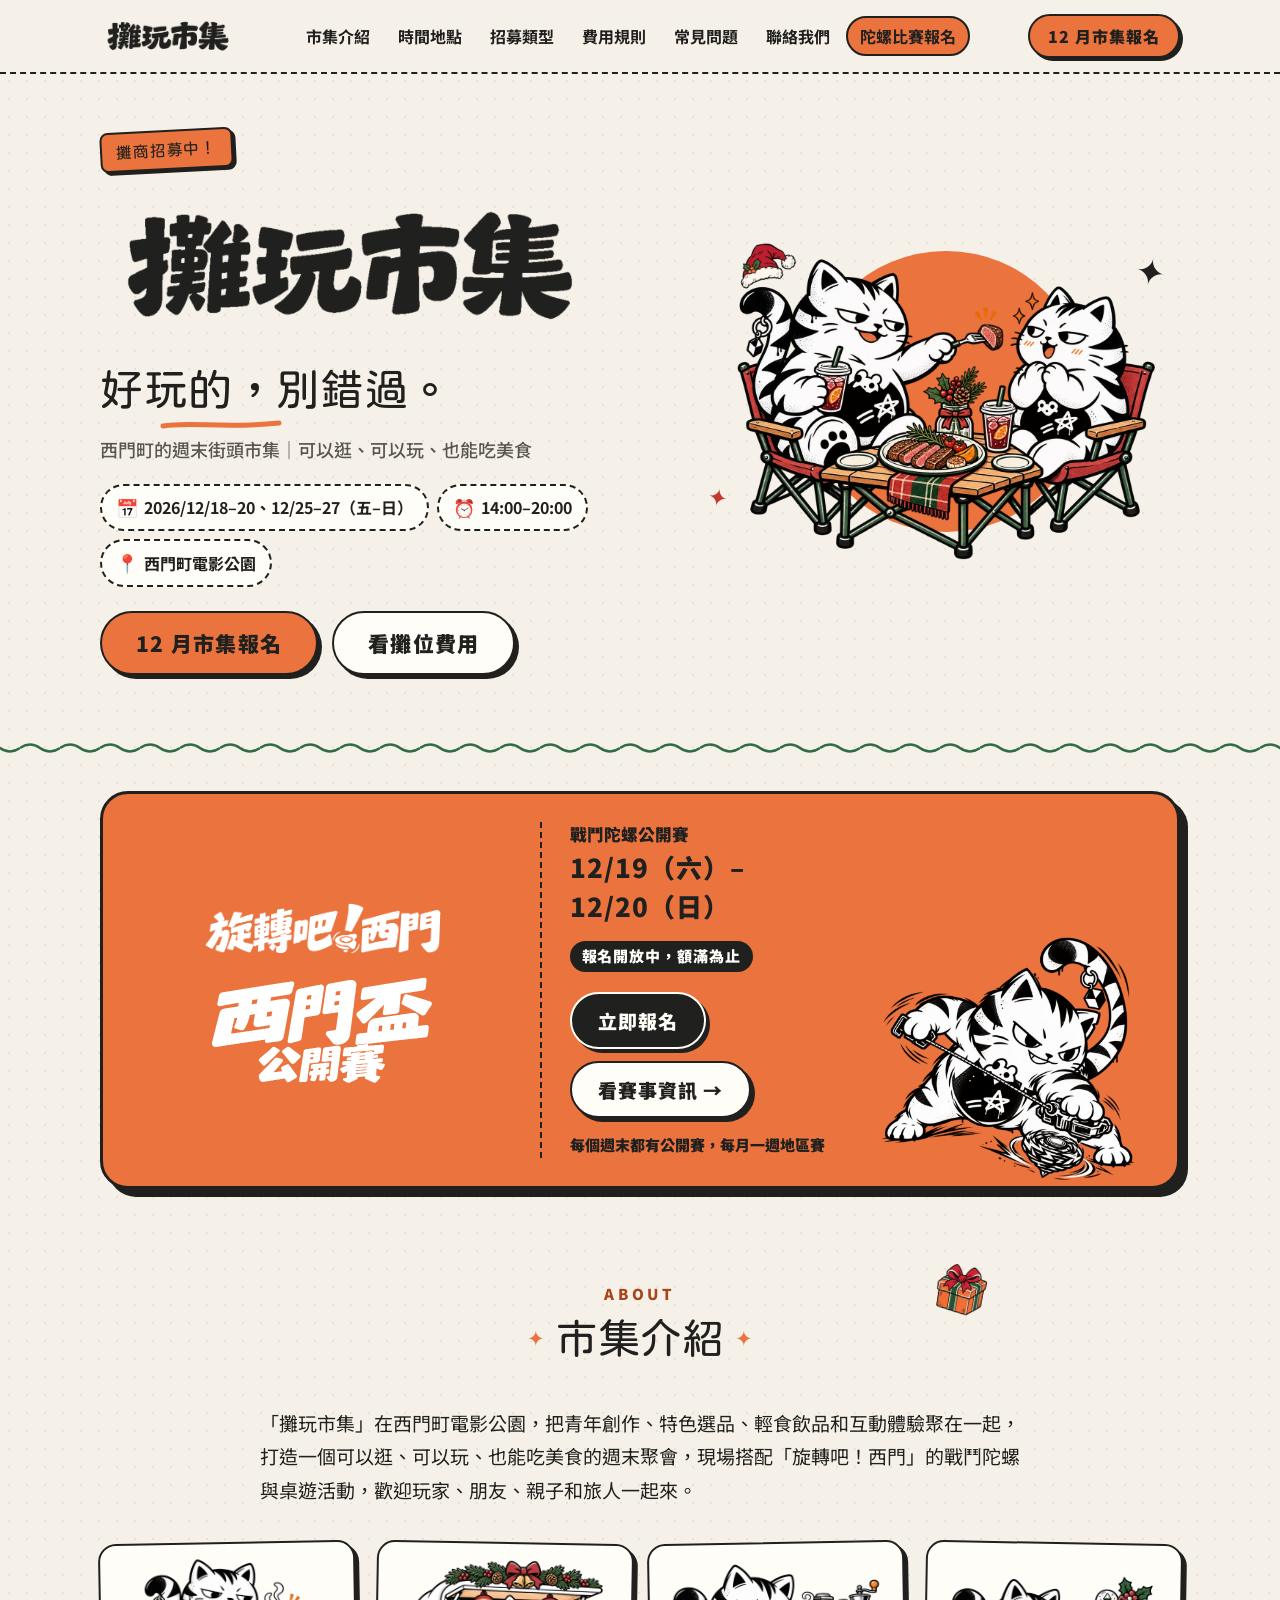
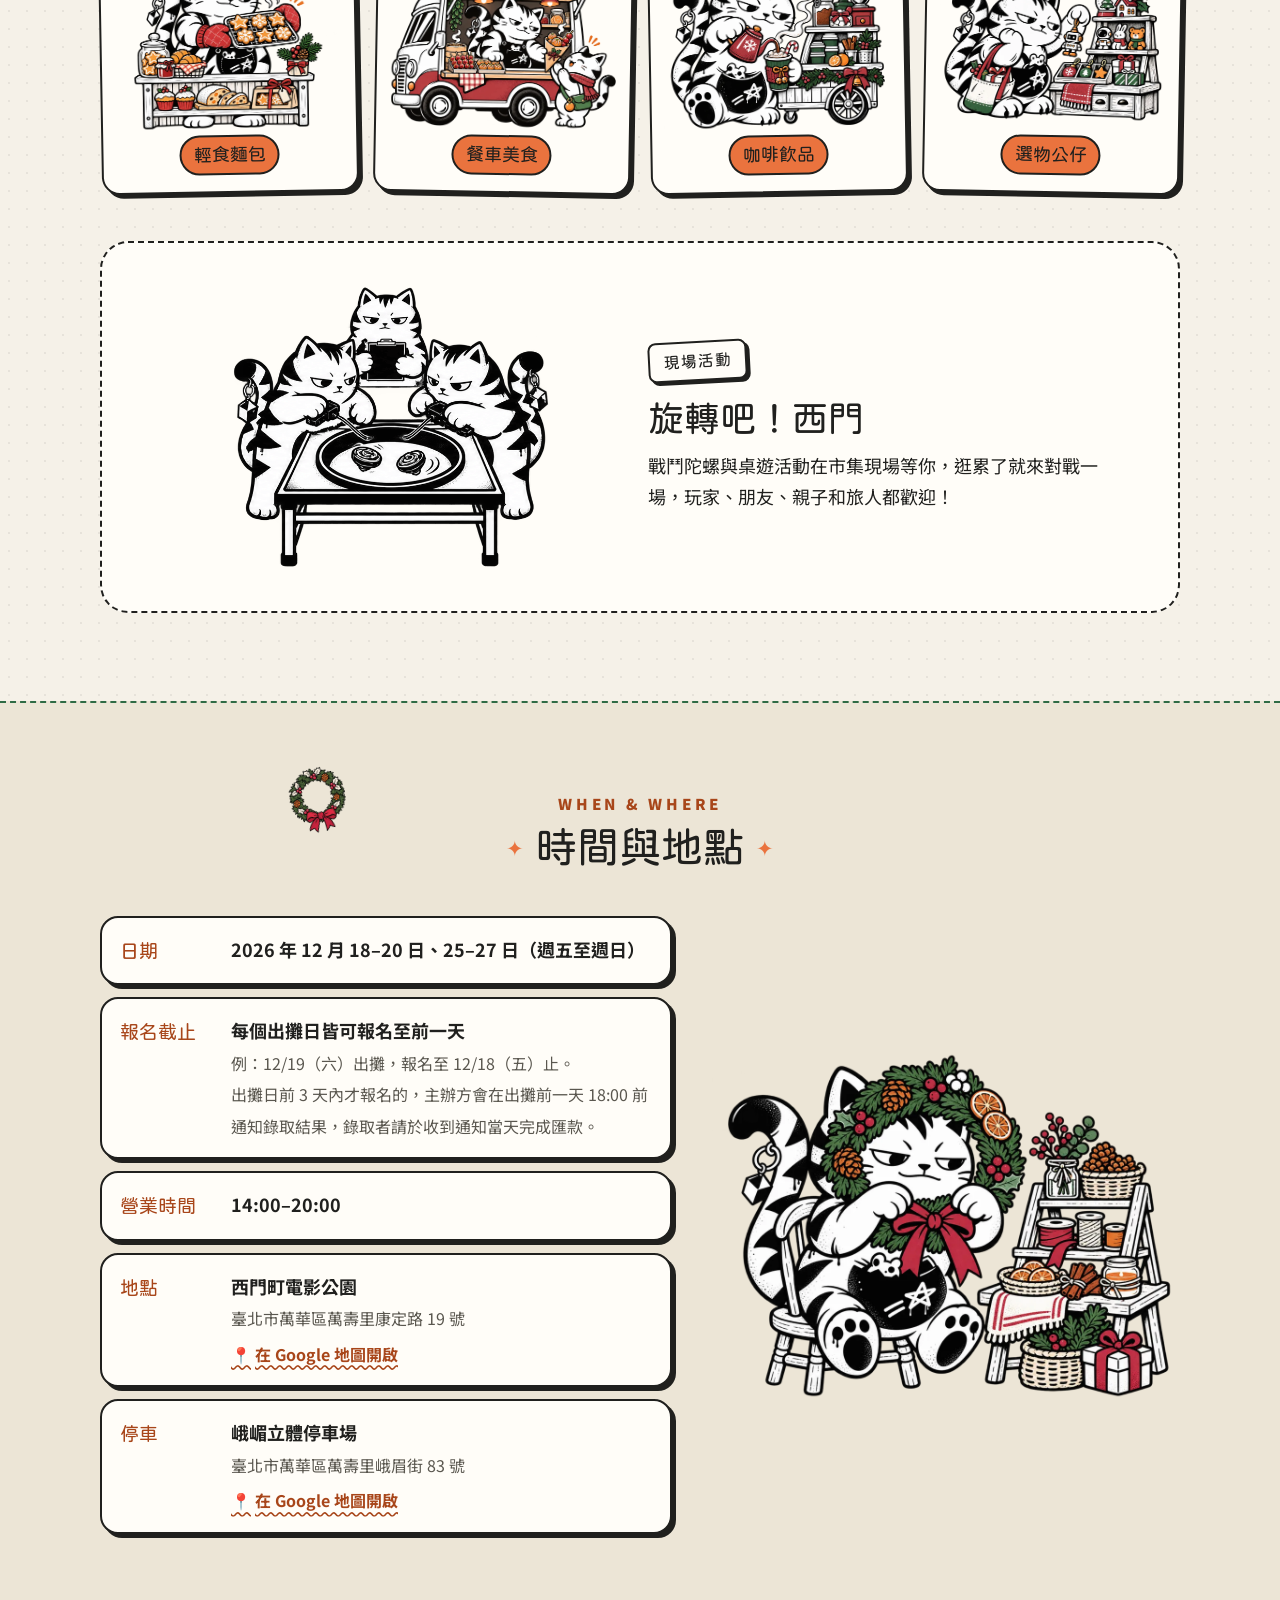
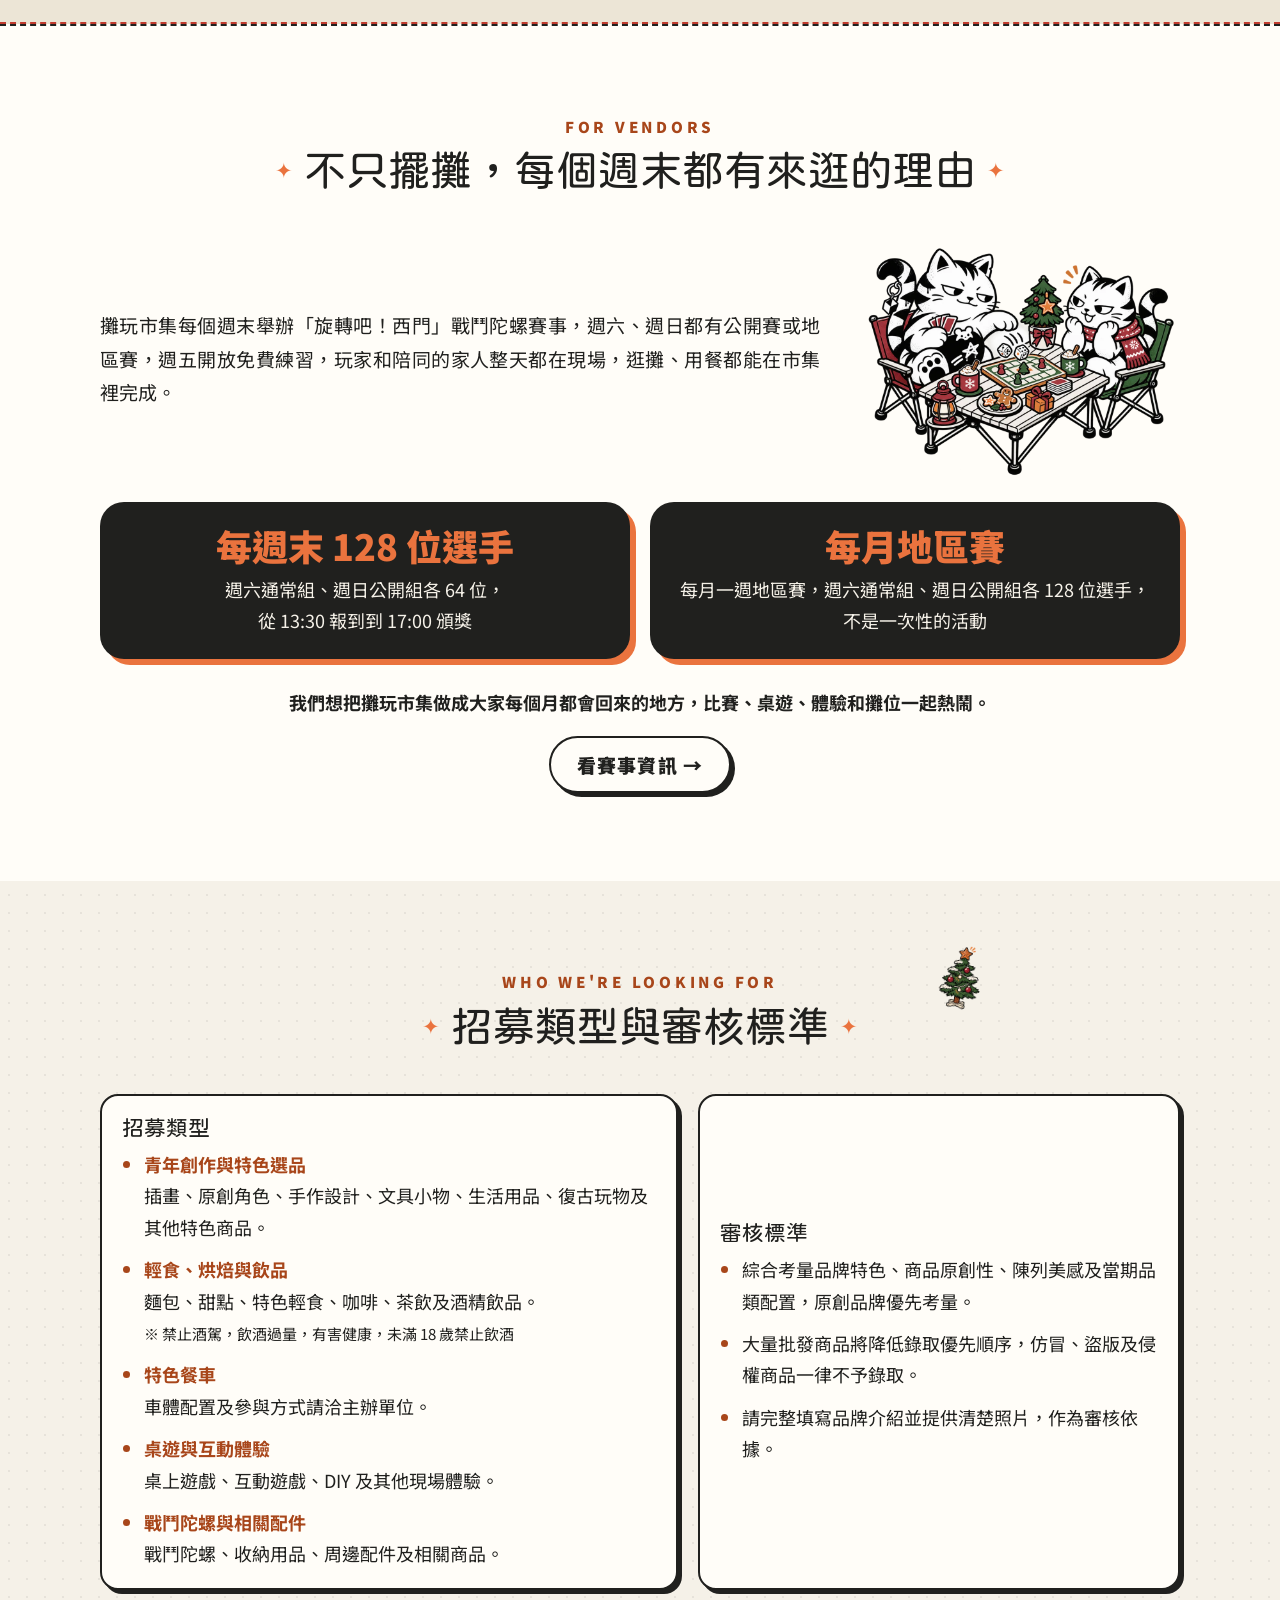
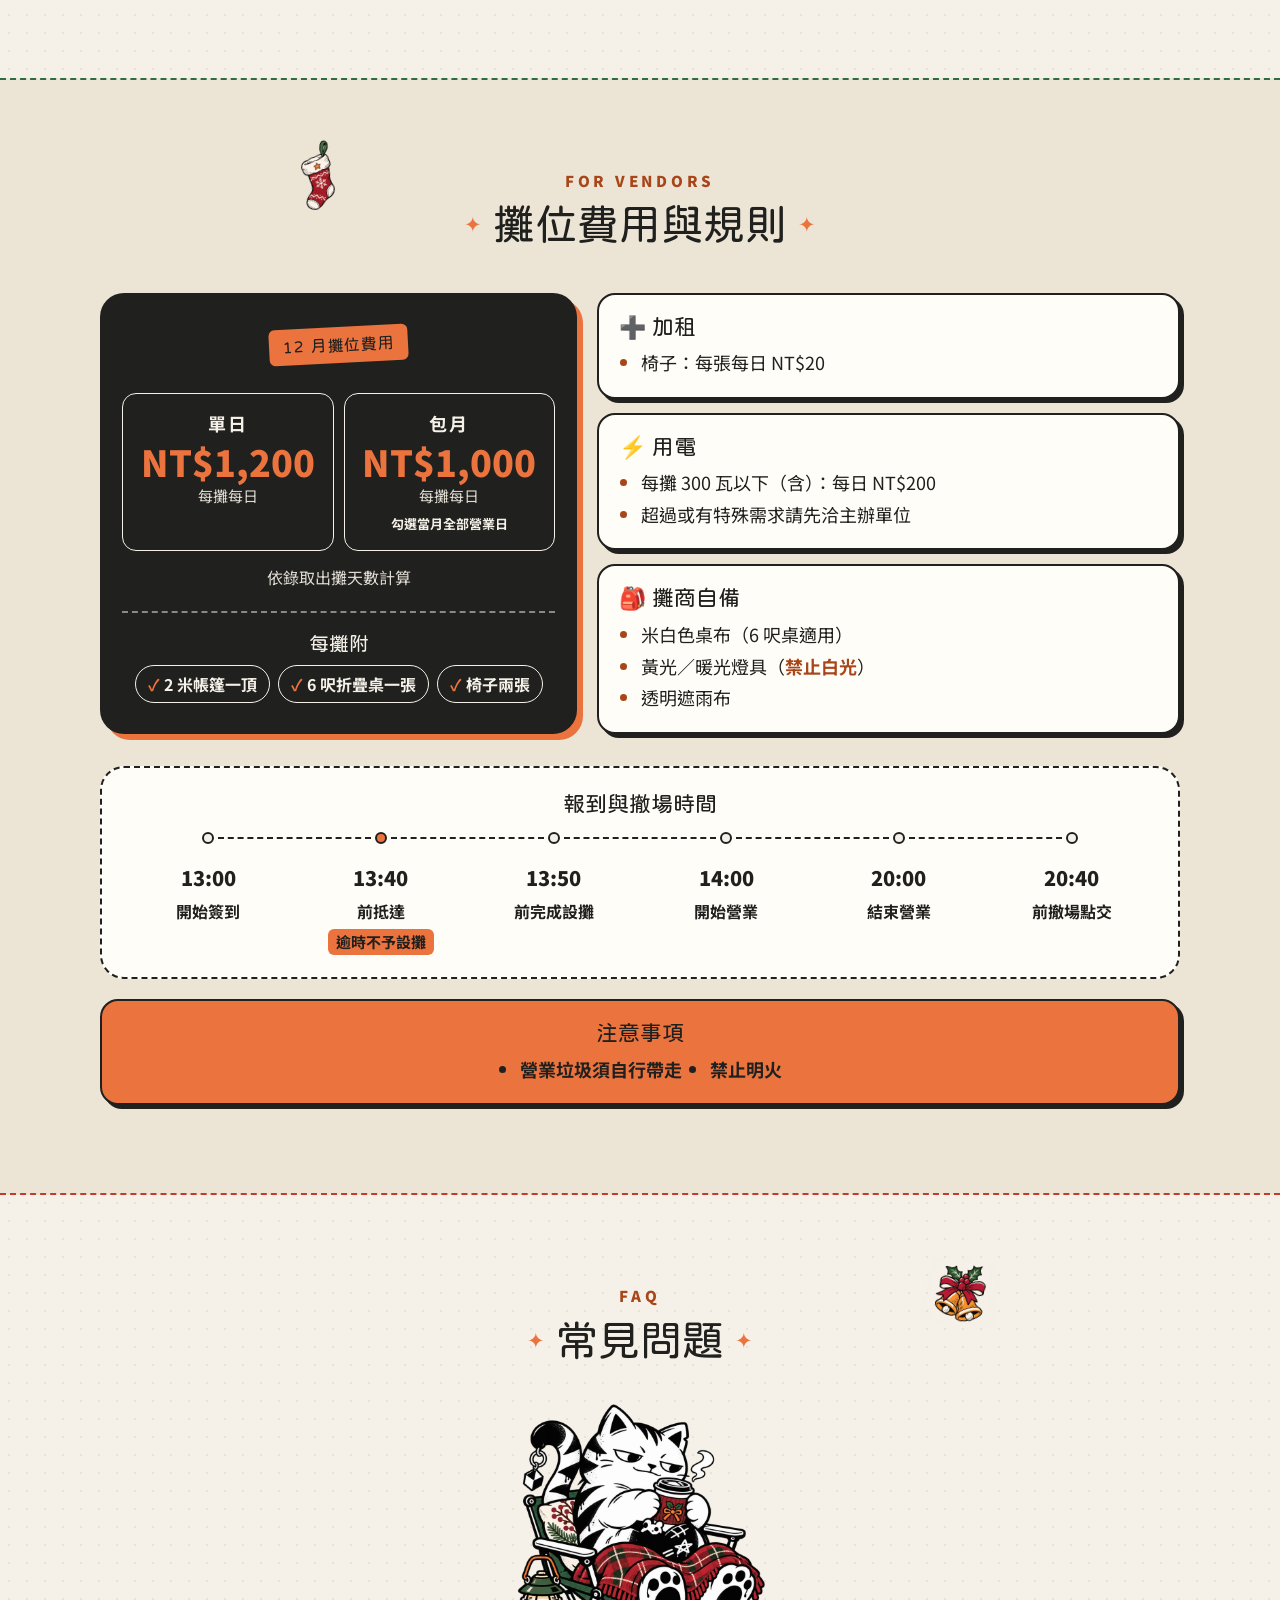
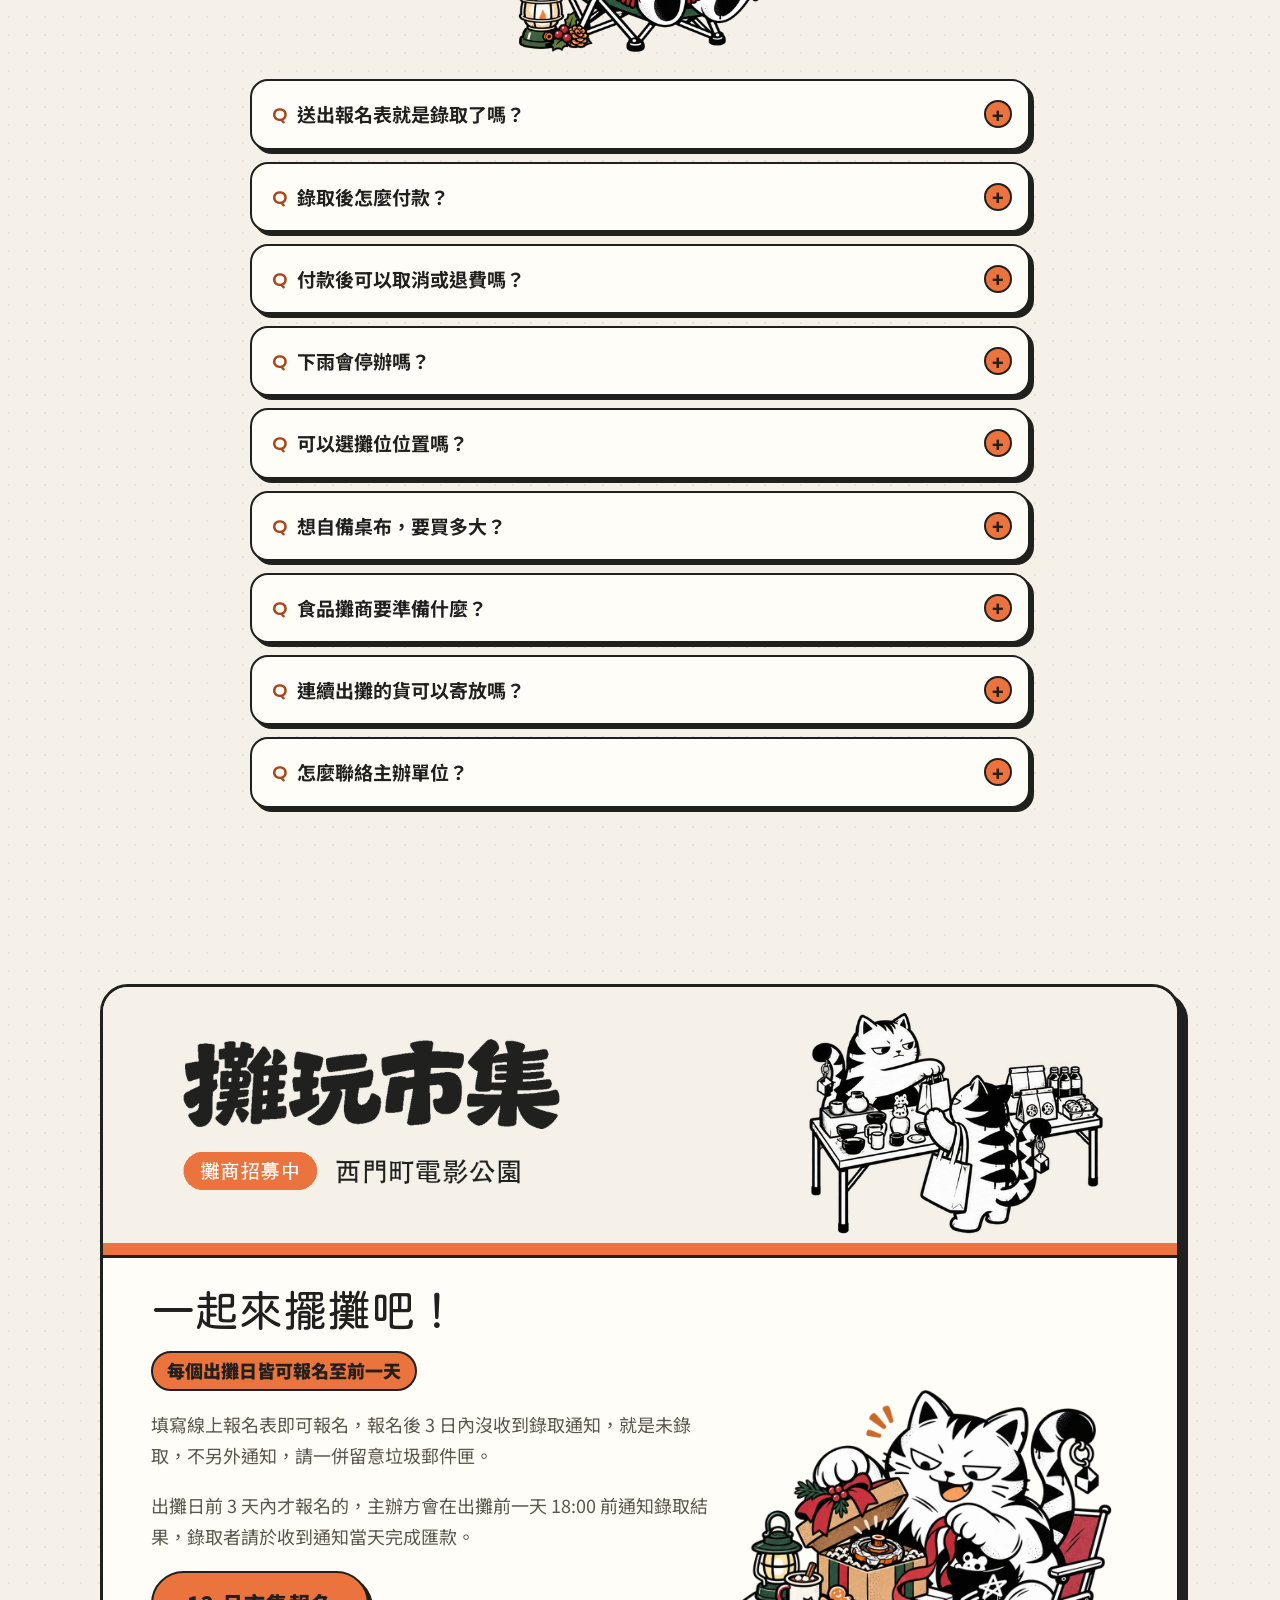
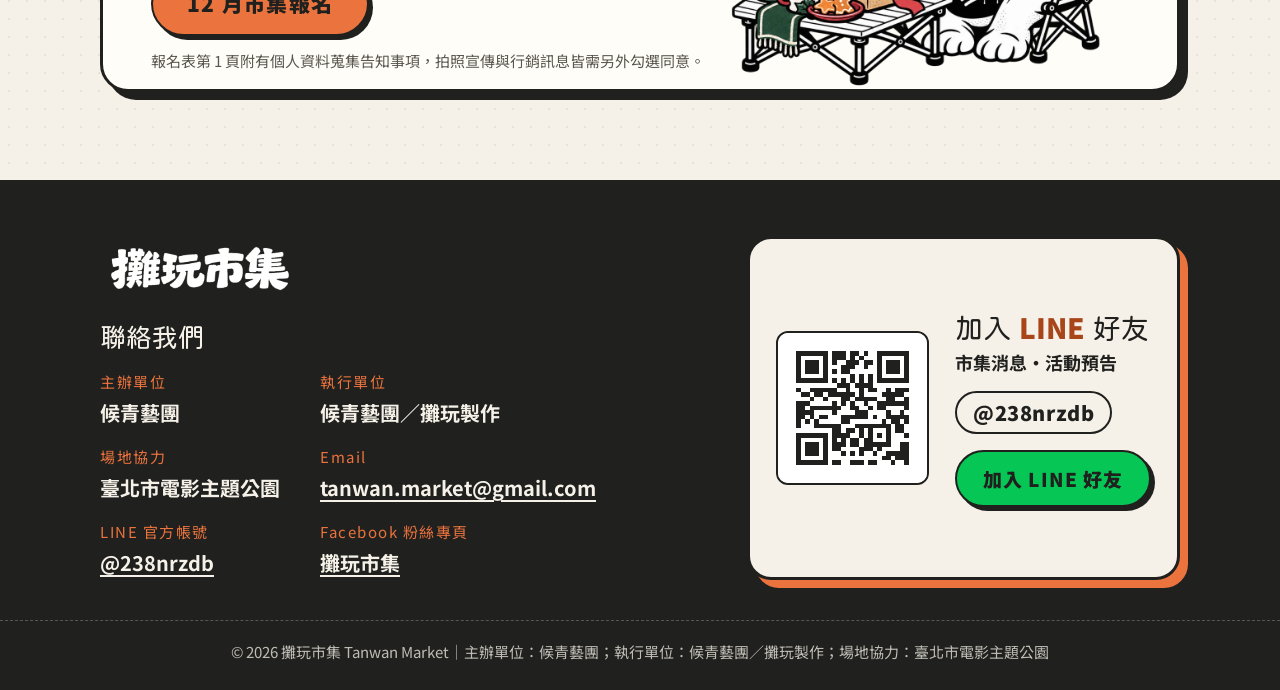
==== commit f47814f0: "常見問題加入桌布尺寸建議" ====
--- a/index.html
+++ b/index.html
@@ -381,6 +381,10 @@
             <div class="faq-body"><p>不行，攤位由主辦方依品類、動線和用電統一安排。</p></div>
           </details>
           <details class="faq">
+            <summary>想自備桌布，<span class="nobr">要買多大？</span></summary>
+            <div class="faq-body"><p>每攤附的 6 呎折疊桌約長 183、寬 76、高 74 公分，建議桌布買長 185 × 寬 130 公分，可以蓋滿桌面，前方往下垂約 54 公分，遮住桌下放的貨，自己裁布車邊的話，<span class="nobr">每邊再多留 2～3 公分。</span></p></div>
+          </details>
+          <details class="faq">
             <summary>食品攤商要準備什麼？</summary>
             <div class="faq-body"><p>依法應登錄的業者，要完成食品業者登錄才能營業，報名時請附上登錄證明文件（登錄字號與登錄資料截圖的雲端連結），未附者須於錄取前補齊。</p></div>
           </details>
--- a/styles.css
+++ b/styles.css
@@ -331,11 +331,16 @@
   letter-spacing: .06em;
 }
 .cup-promo-actions { display: flex; flex-wrap: wrap; gap: 12px; justify-content: center; margin: 0 0 14px; }
-/* 黑底按鈕用米白陰影，避免和黑色陰影黏成一團 */
-.cup-promo-signup { background: var(--ink); color: var(--white); box-shadow: 4px 4px 0 var(--white); }
-.cup-promo-signup:hover { background: var(--ink); color: var(--white); box-shadow: 6px 6px 0 var(--white); }
-.cup-promo-signup:active { box-shadow: 1px 1px 0 var(--white); }
+/* 黑底按鈕加米白外框，和黑色陰影分開，不會黏成一團 */
+.cup-promo-signup { background: var(--ink); color: var(--white); border-color: var(--white); }
+.cup-promo-signup:hover { background: var(--ink); color: var(--white); }
 .cup-promo-text p { margin: 0; }
+/* 要寫在上一行之後且選擇器更具體，不然間距會被歸零 */
+.cup-promo-text .cup-promo-open { margin: 16px 0 20px; }
+@media (max-width: 639px) {
+  .cup-promo-actions { flex-direction: column; align-items: center; gap: 16px; margin-bottom: 20px; }
+  .cup-promo-actions .btn { width: min(100%, 280px); }
+}
 .cup-promo-title { margin: 14px auto 6px; }
 .cup-promo-title img { width: min(100%, 440px); margin: 0 auto; }
 .cup-promo-meta { font-weight: 900; font-size: 1.1875rem; line-height: 1.5; }
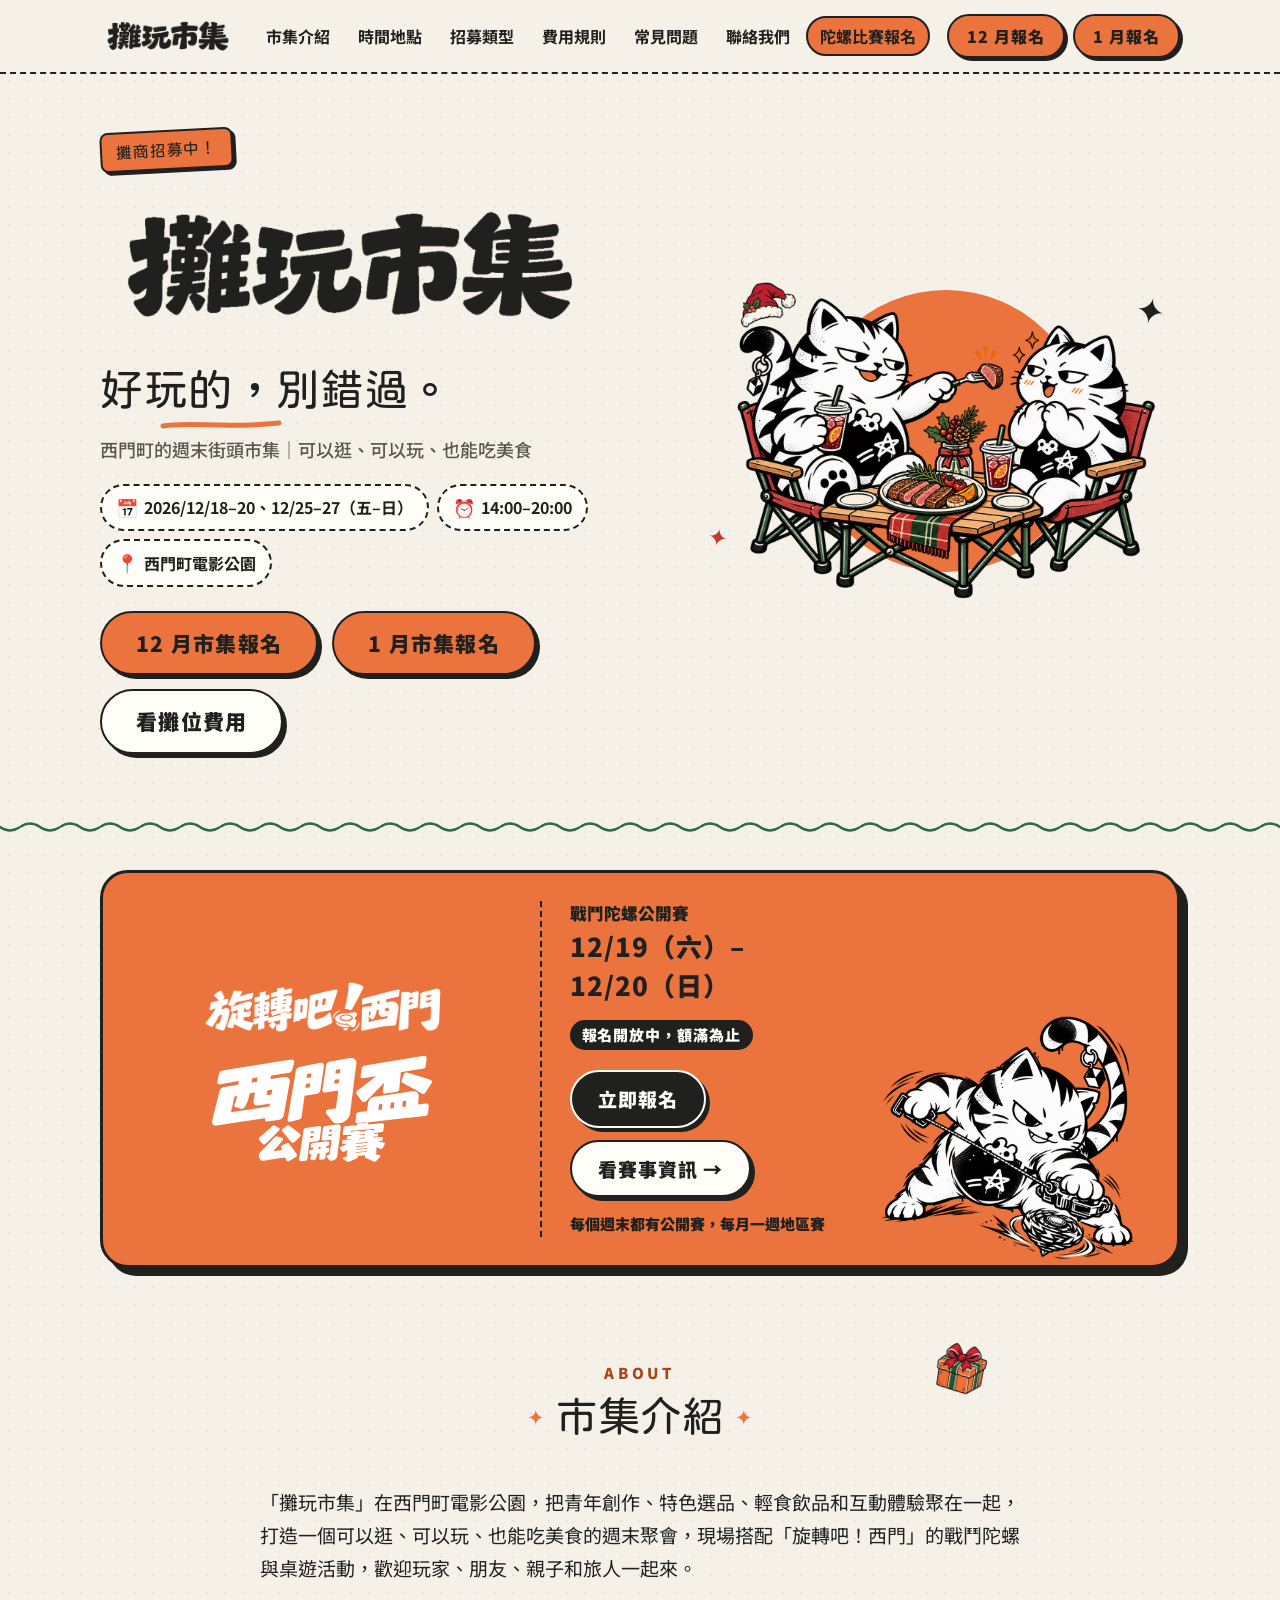
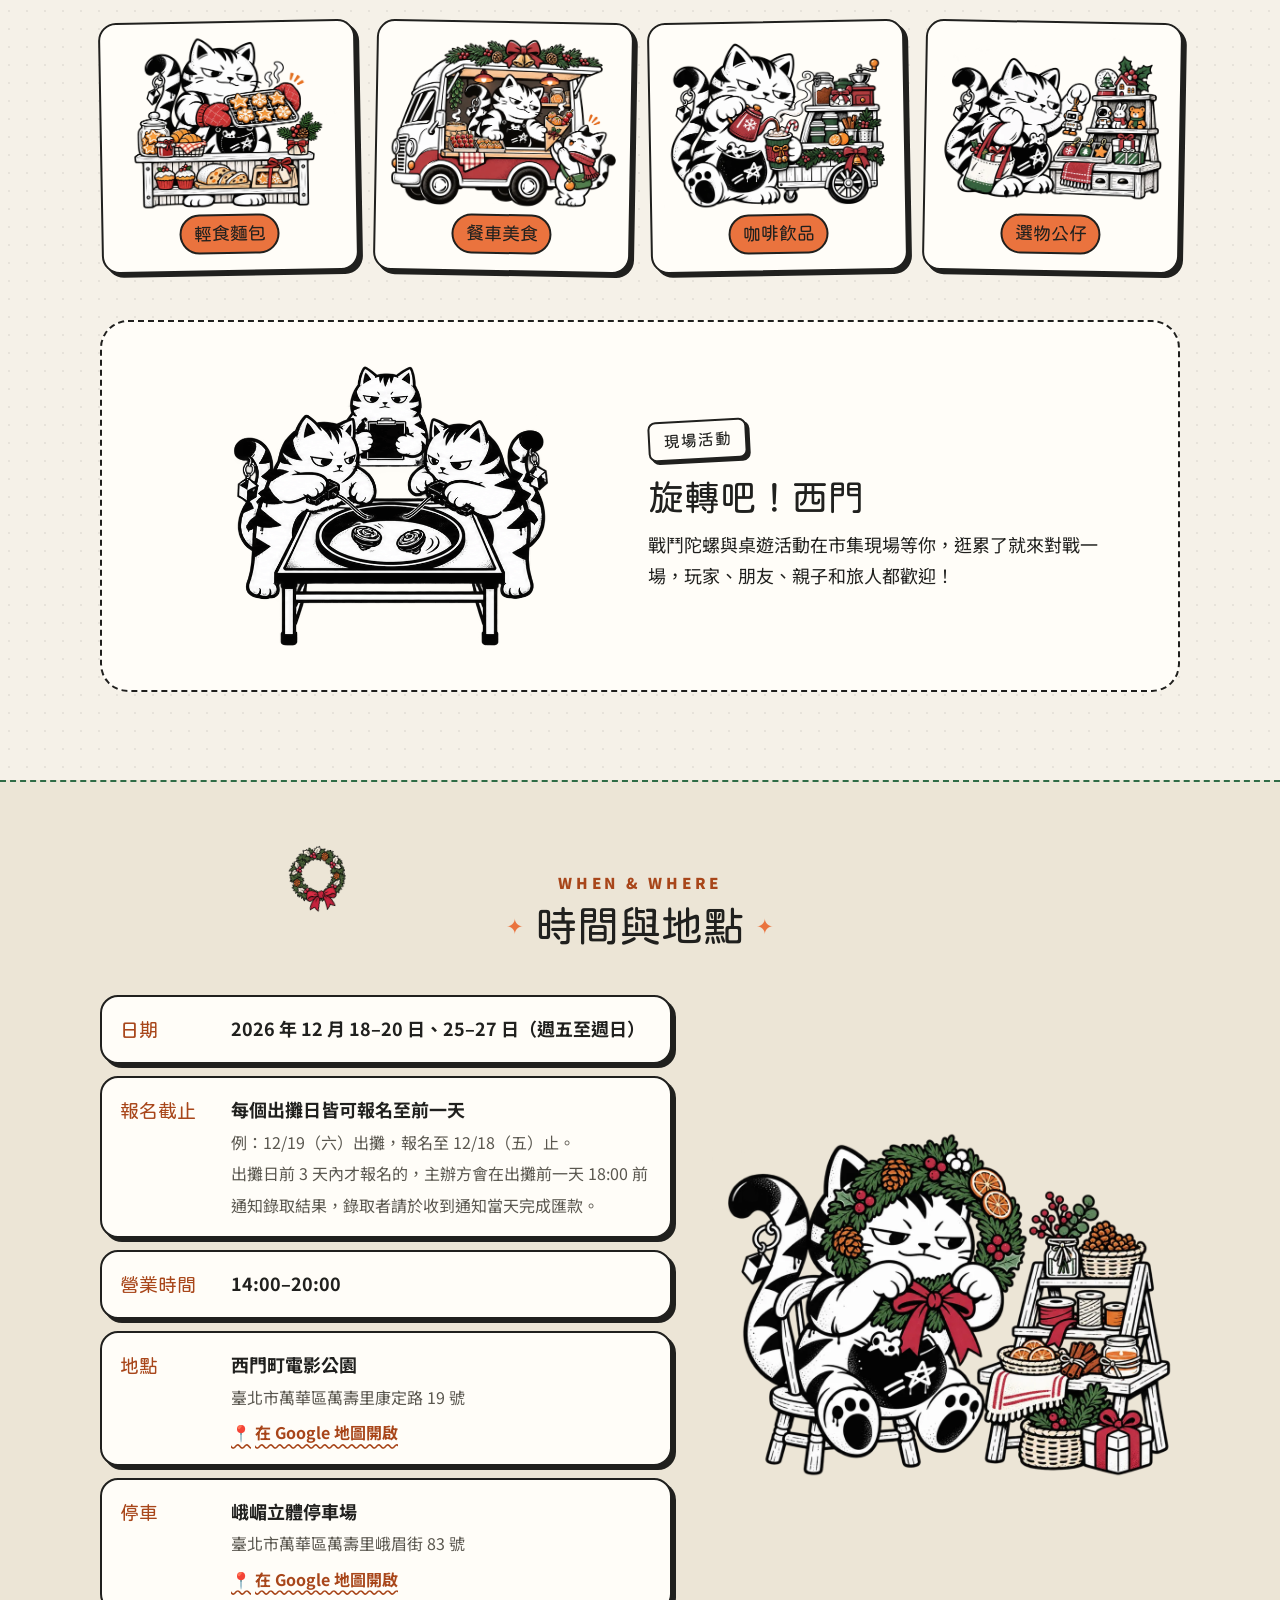
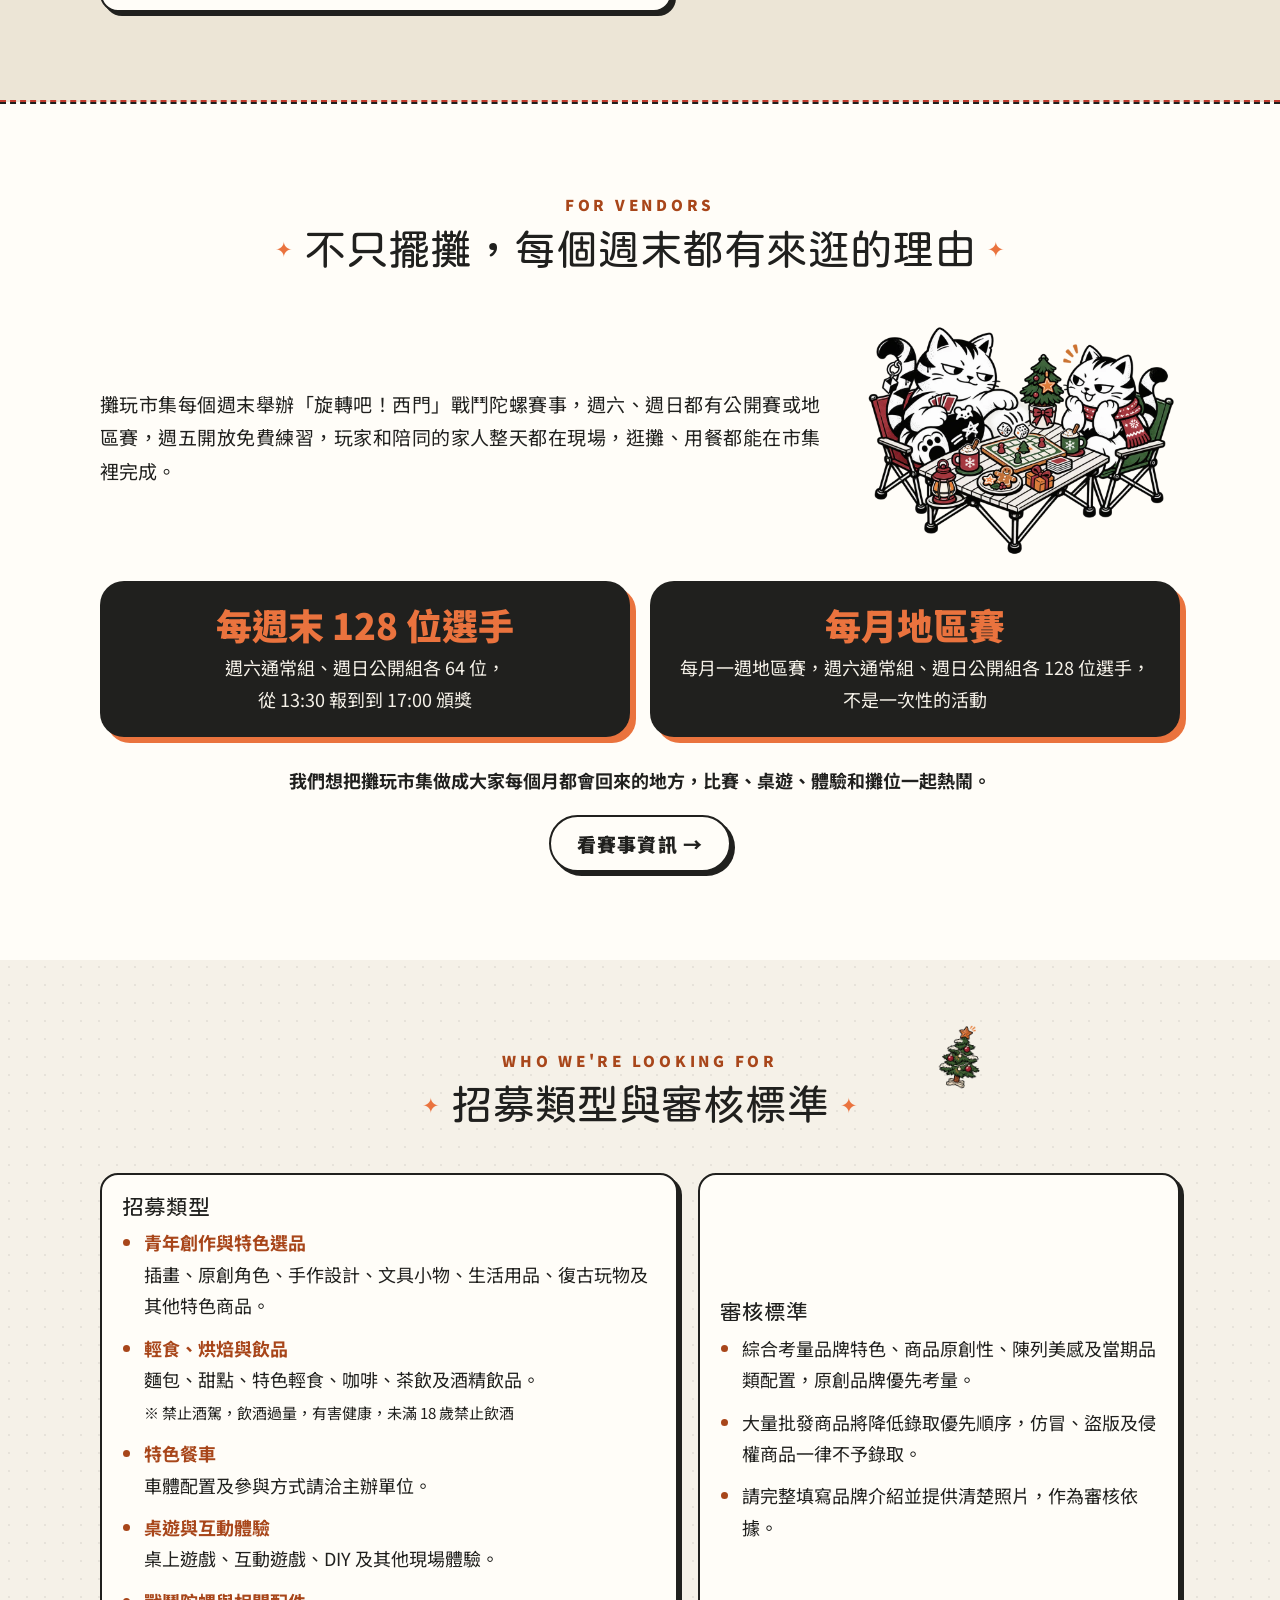
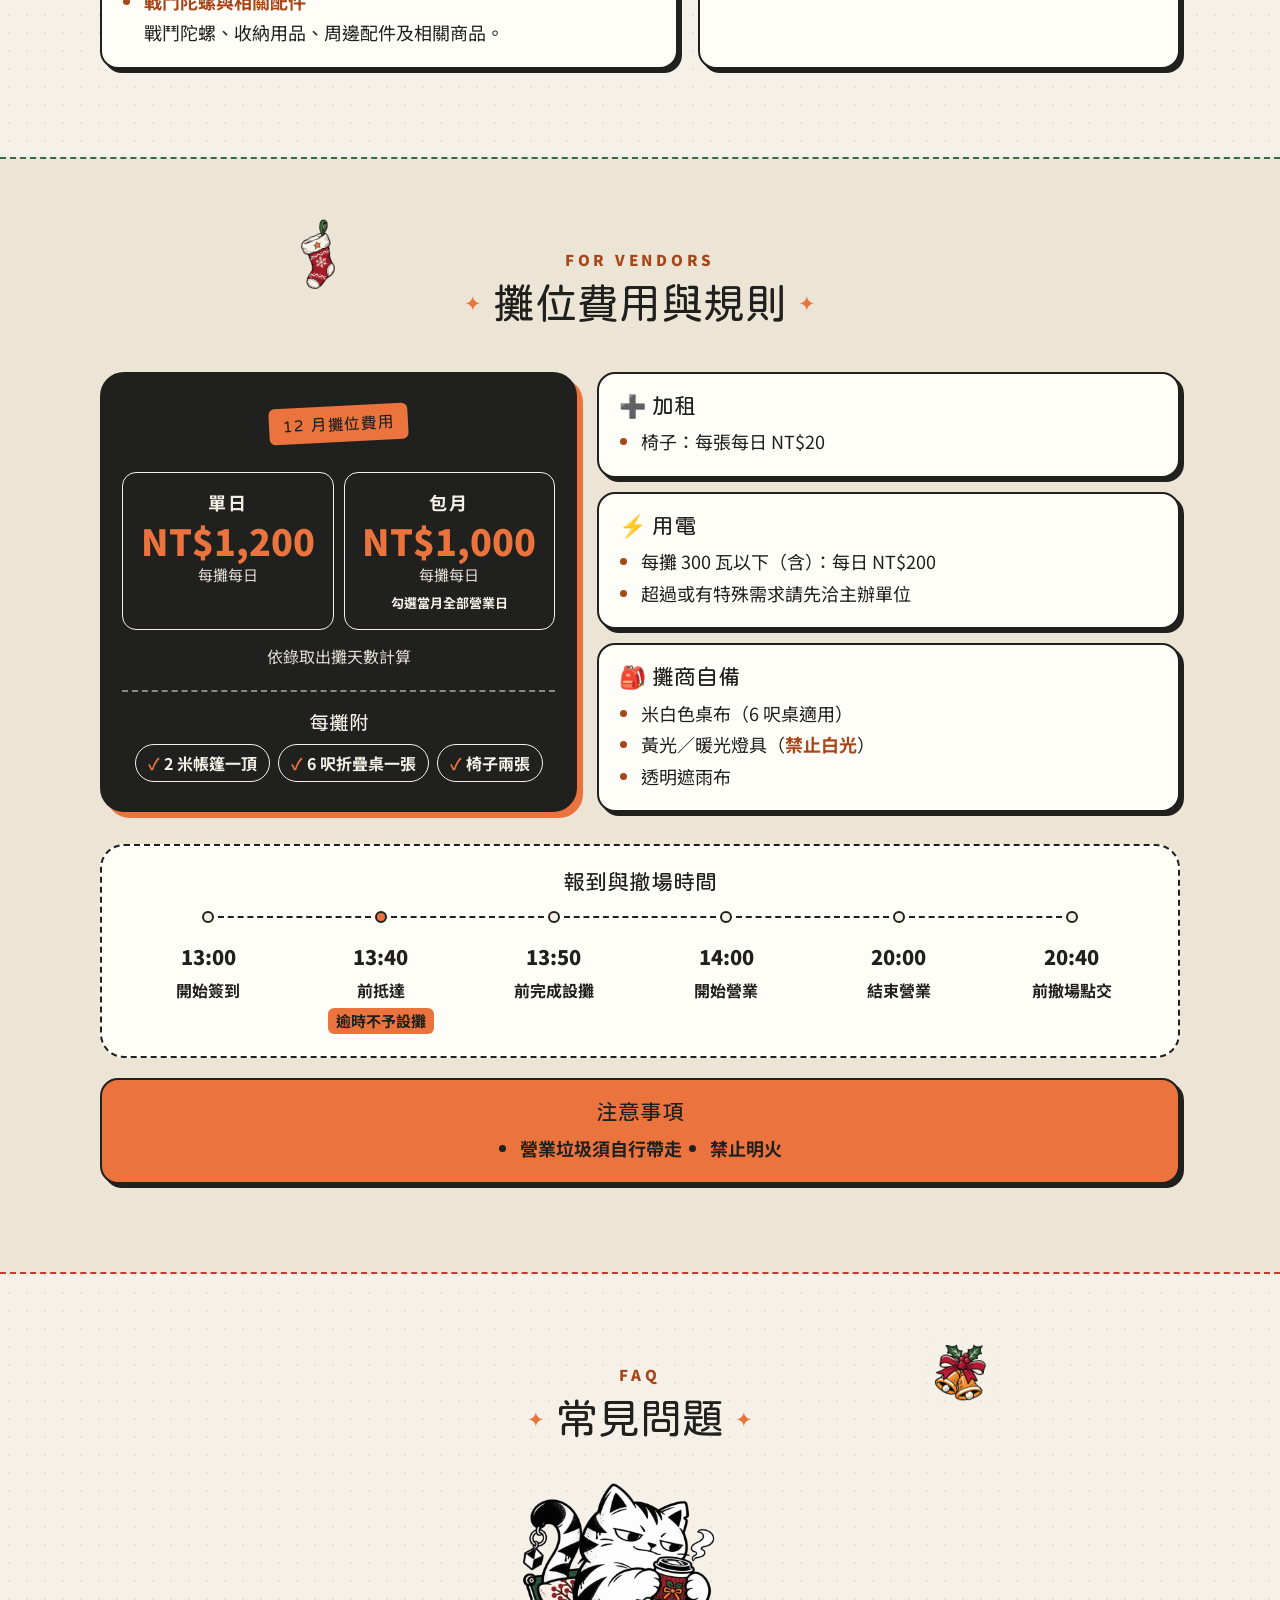
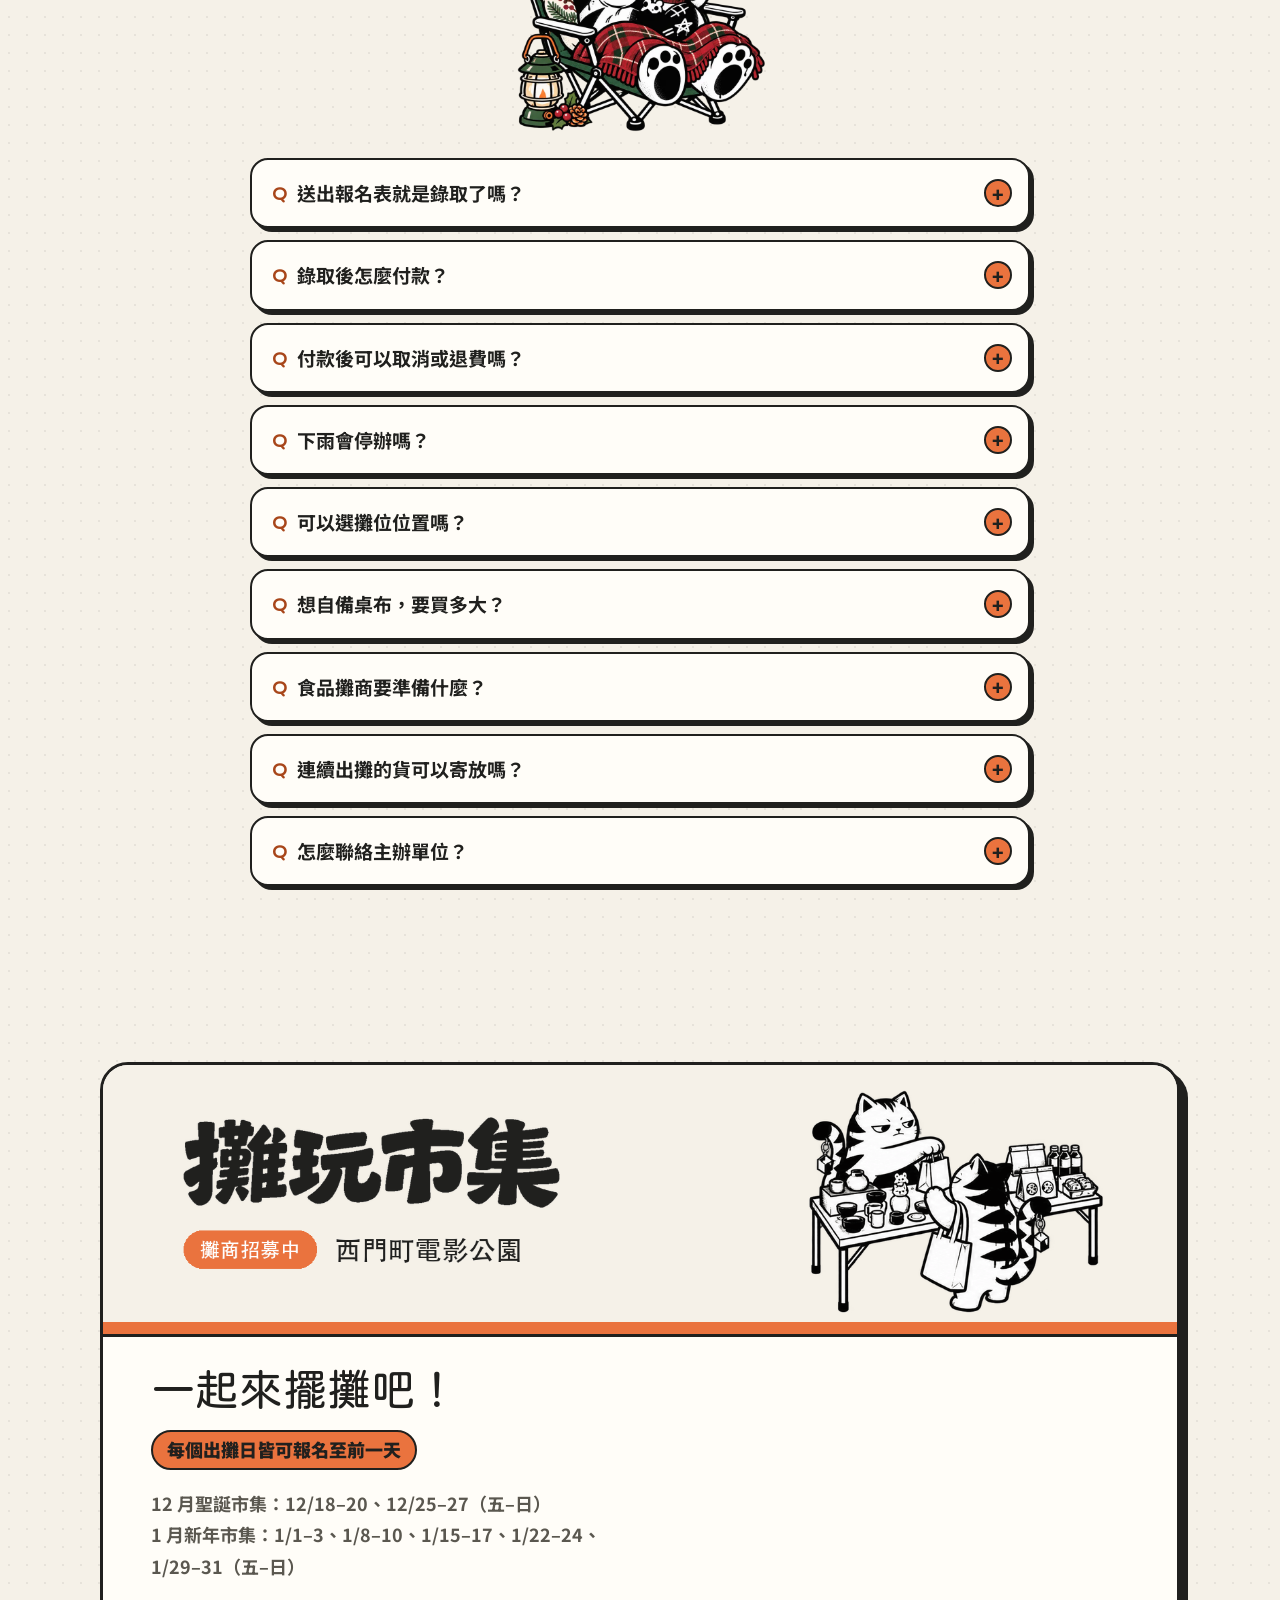
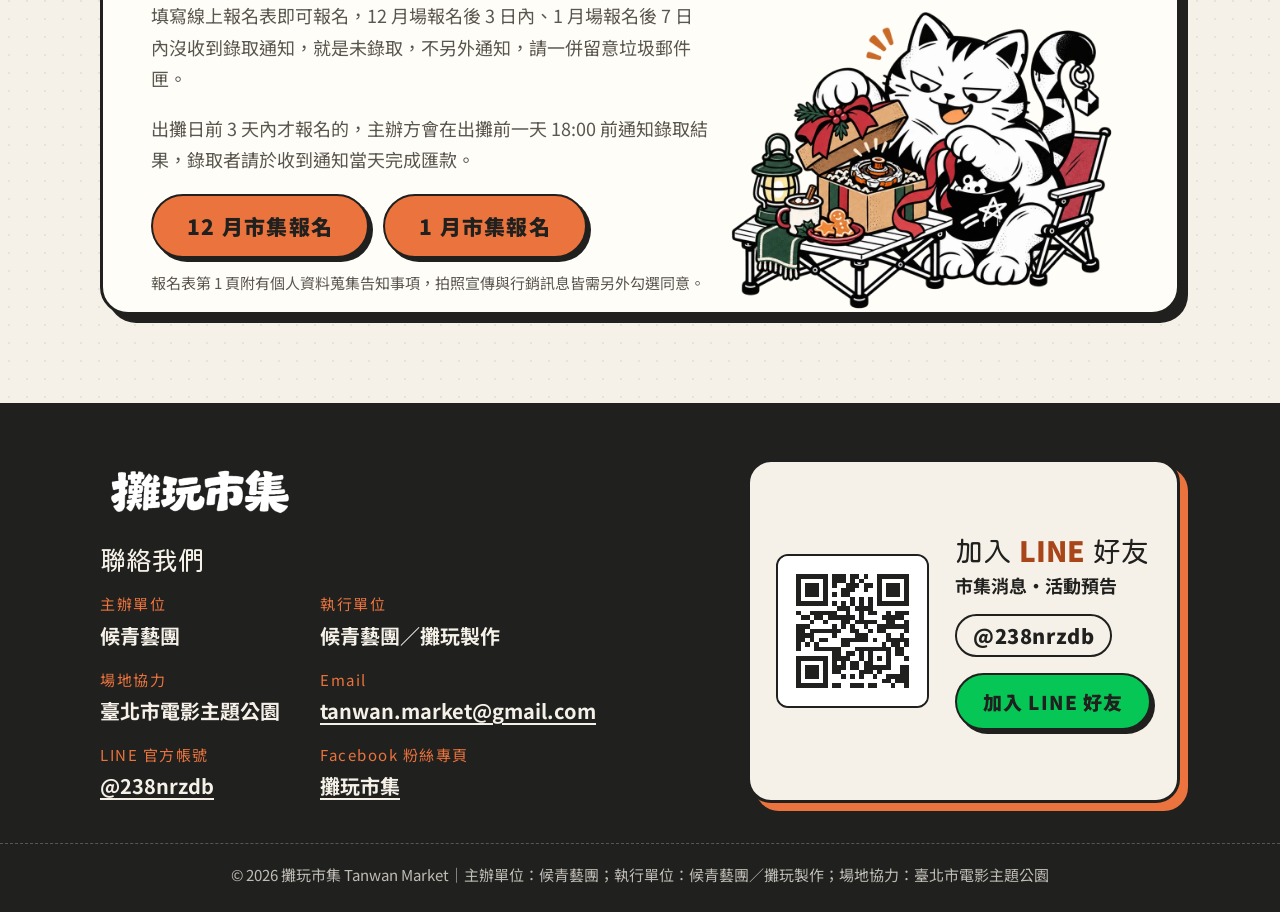
==== commit 1590512e: "報名按鈕分成 12 月與 1 月 Co-Authored-By: Claude Opus 5.5 <noreply@anthropic.com>" ====
--- a/index.html
+++ b/index.html
@@ -54,7 +54,10 @@
           <li class="nav-cup"><a href="cup/">陀螺比賽報名</a></li>
         </ul>
       </nav>
-      <a class="btn btn-sm" href="https://forms.gle/8Fhi1L7nHp1qh5zT6" target="_blank" rel="noopener">12 月市集報名<span class="sr-only">（另開新分頁）</span></a>
+      <div class="header-signup">
+        <a class="btn btn-sm" href="https://forms.gle/8Fhi1L7nHp1qh5zT6" target="_blank" rel="noopener">12 月報名<span class="sr-only">（另開新分頁）</span></a>
+        <a class="btn btn-sm" href="https://docs.google.com/forms/d/e/1FAIpQLSdyZXQZW8iq8SmVcZFqaHZ1BTiNpPopzgiVBDFgKuLAtfRUxQ/viewform" target="_blank" rel="noopener">1 月報名<span class="sr-only">（另開新分頁）</span></a>
+      </div>
     </div>
   </header>
 
@@ -80,6 +83,7 @@
 
           <div class="hero-actions">
             <a class="btn btn-lg" href="https://forms.gle/8Fhi1L7nHp1qh5zT6" target="_blank" rel="noopener">12 月市集報名<span class="sr-only">（另開新分頁）</span></a>
+            <a class="btn btn-lg" href="https://docs.google.com/forms/d/e/1FAIpQLSdyZXQZW8iq8SmVcZFqaHZ1BTiNpPopzgiVBDFgKuLAtfRUxQ/viewform" target="_blank" rel="noopener">1 月市集報名<span class="sr-only">（另開新分頁）</span></a>
             <a class="btn btn-ghost btn-lg" href="#fees">看攤位費用</a>
           </div>
         </div>
@@ -362,7 +366,7 @@
         <div class="faq-list">
           <details class="faq">
             <summary>送出報名表就是<span class="nobr">錄取了嗎？</span></summary>
-            <div class="faq-body"><p>不是，報名後 3 日內沒收到錄取通知，就是未錄取，不另外通知，請一併留意垃圾郵件匣。</p><p>出攤日前 3 天內才報名的，會在出攤前一天 18:00 前通知錄取結果；到時沒收到通知，就是未錄取。</p></div>
+            <div class="faq-body"><p>不是，12 月場報名後 3 日內、1 月場報名後 7 日內沒收到錄取通知，就是未錄取，不另外通知，請一併留意垃圾郵件匣。</p><p>出攤日前 3 天內才報名的，會在出攤前一天 18:00 前通知錄取結果；到時沒收到通知，就是未錄取。</p></div>
           </details>
           <details class="faq">
             <summary>錄取後怎麼付款？</summary>
@@ -410,10 +414,12 @@
               <h2 id="signup-title">一起來擺攤吧！</h2>
               <!-- ✏️ 報名截止日 -->
               <p class="signup-deadline">每個出攤日皆可報名至前一天</p>
-              <p>填寫線上報名表即可報名，報名後 3 日內沒收到錄取通知，就是未錄取，不另外通知，請一併留意垃圾郵件匣。</p>
+              <p class="signup-months"><span class="nobr">12 月聖誕市集：</span><span class="nobr">12/18–20、12/25–27</span><span class="nobr">（五–日）</span><br><span class="nobr">1 月新年市集：</span><span class="nobr">1/1–3、1/8–10、</span><span class="nobr">1/15–17、1/22–24、</span><span class="nobr">1/29–31（五–日）</span></p>
+              <p>填寫線上報名表即可報名，12 月場報名後 3 日內、1 月場報名後 7 日內沒收到錄取通知，就是未錄取，不另外通知，請一併留意垃圾郵件匣。</p>
               <p>出攤日前 3 天內才報名的，主辦方會在出攤前一天 18:00 前通知錄取結果，錄取者請於收到通知當天完成匯款。</p>
               <div class="signup-actions">
                 <a class="btn btn-lg" href="https://forms.gle/8Fhi1L7nHp1qh5zT6" target="_blank" rel="noopener">12 月市集報名<span class="sr-only">（另開新分頁）</span></a>
+                <a class="btn btn-lg" href="https://docs.google.com/forms/d/e/1FAIpQLSdyZXQZW8iq8SmVcZFqaHZ1BTiNpPopzgiVBDFgKuLAtfRUxQ/viewform" target="_blank" rel="noopener">1 月市集報名<span class="sr-only">（另開新分頁）</span></a>
               </div>
               <p class="signup-privacy">報名表第 1 頁附有個人資料蒐集告知事項，拍照宣傳與行銷訊息皆需另外勾選同意。</p>
             </div>
--- a/styles.css
+++ b/styles.css
@@ -181,7 +181,11 @@
   text-decoration: none;
 }
 .header-nav a:hover { background: var(--paper-deep); }
-.header-nav a, .header-inner > .btn { white-space: nowrap; }
+.header-nav a, .header-signup .btn { white-space: nowrap; }
+.header-signup { display: flex; gap: 8px; flex-shrink: 0; }
+@media (max-width: 379px) {
+  .header-signup .btn-sm { padding: 6px 12px; font-size: .9375rem; }
+}
 @media (min-width: 960px) and (max-width: 1199px) {
   .header-nav li:not(.nav-cup) { display: none; }
 }
@@ -821,6 +825,7 @@
   justify-content: center;
   gap: 14px;
 }
+.signup-text .signup-months { font-weight: 700; }
 .signup-text .signup-privacy { margin-top: 12px; font-size: .9375rem; }
 .signup-cat { width: min(70%, 280px); margin: 0 auto; }
 
